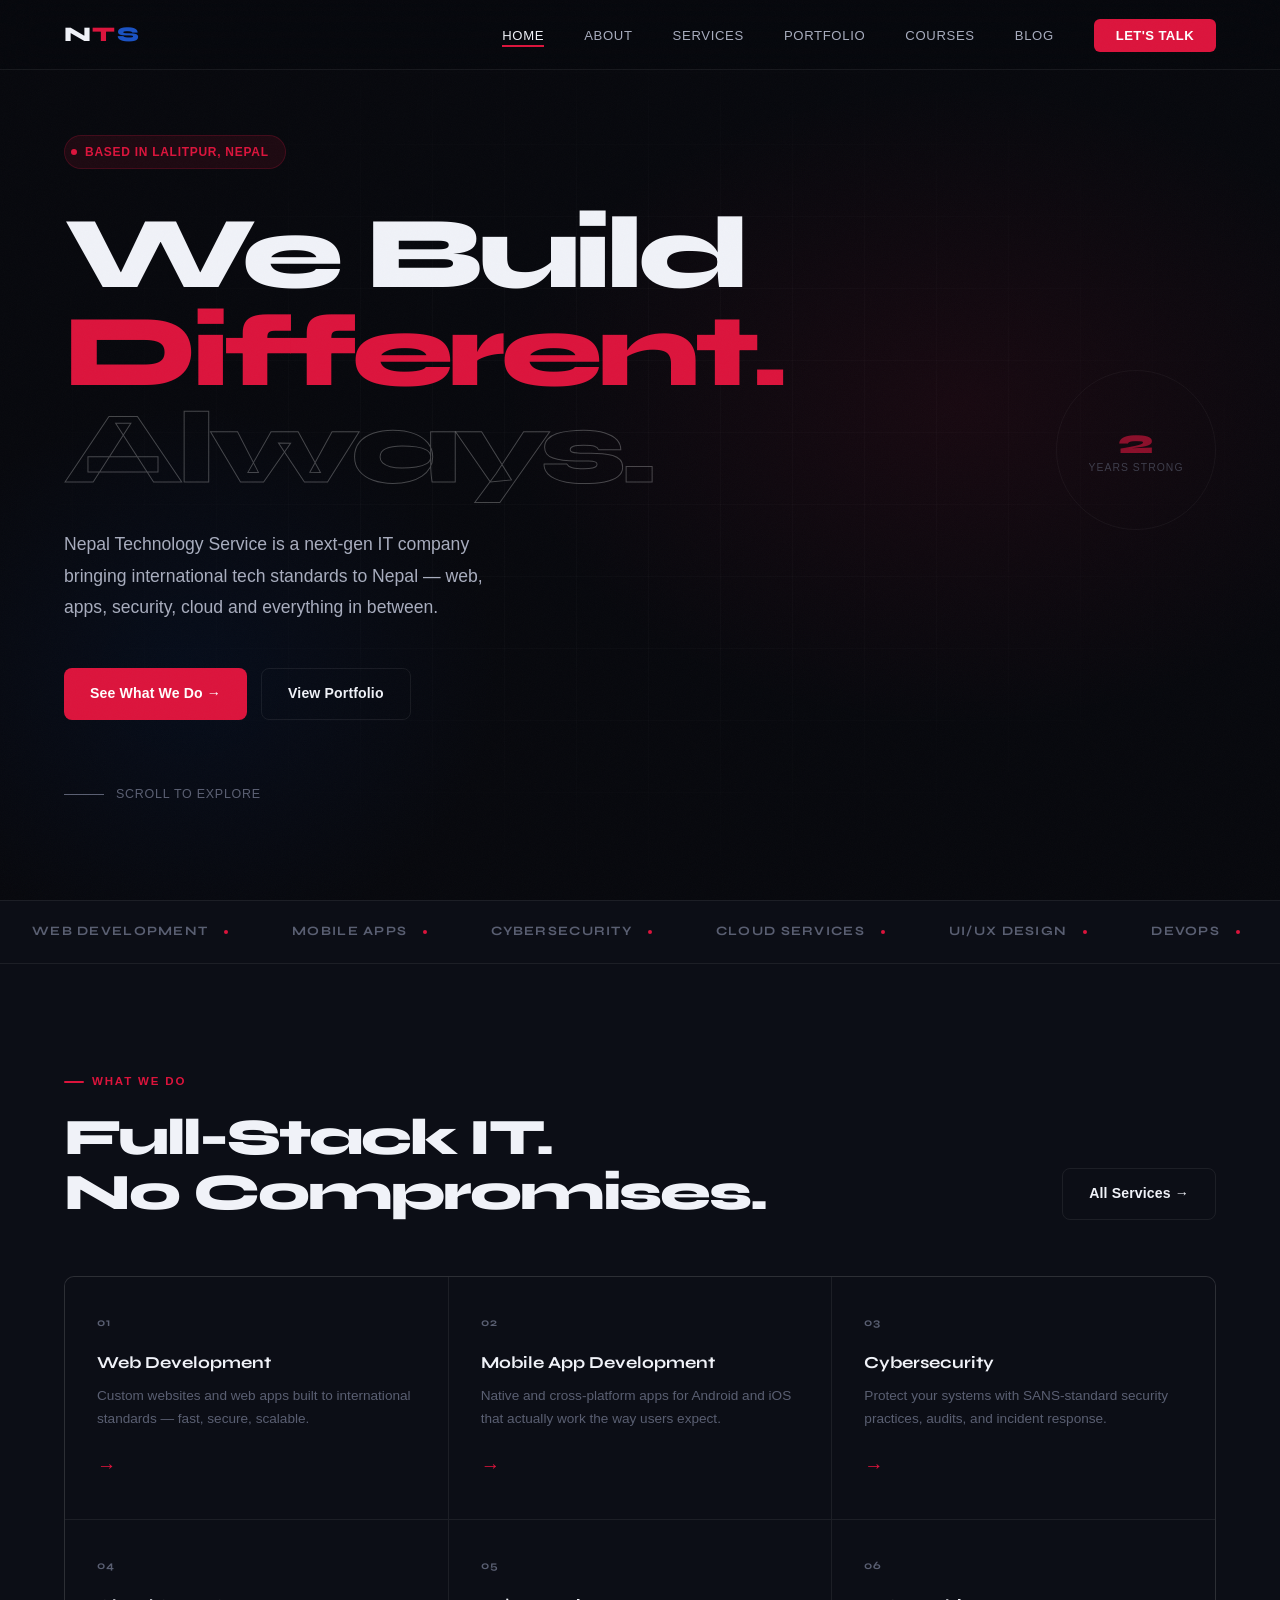
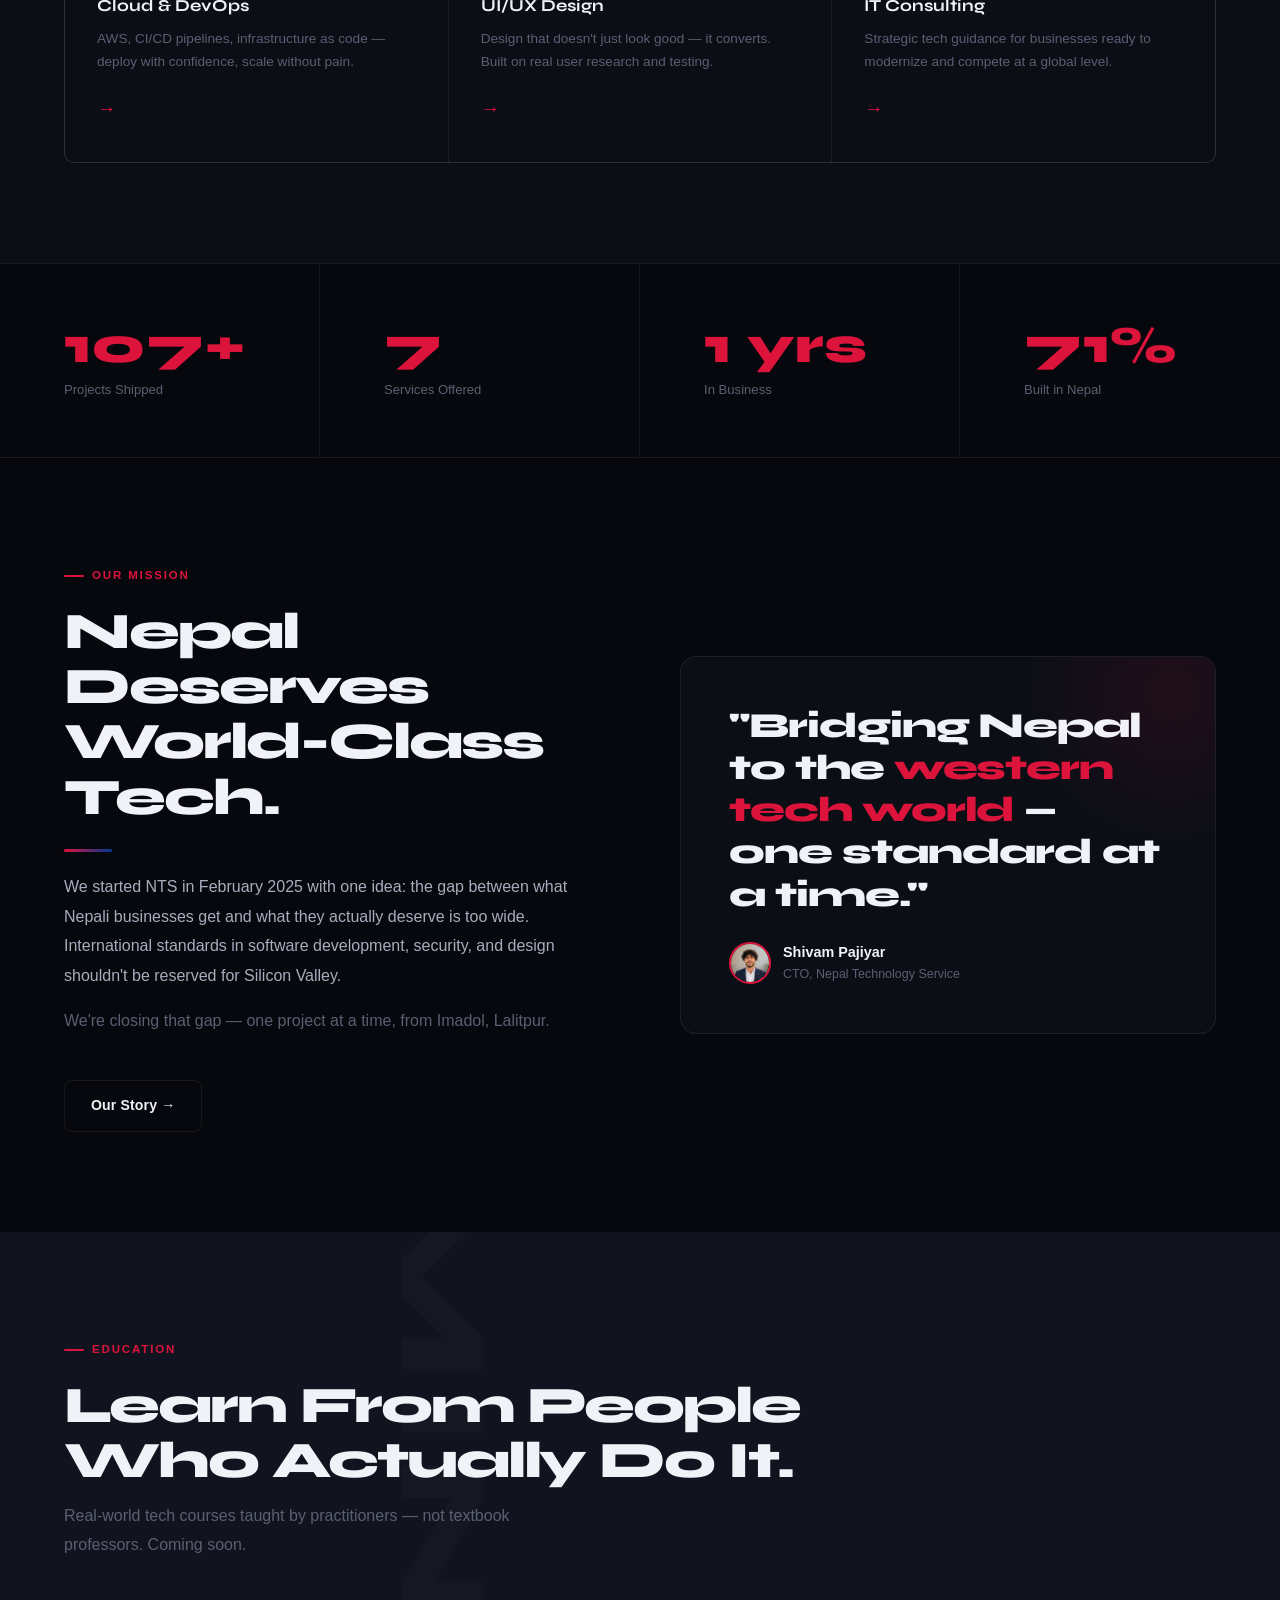
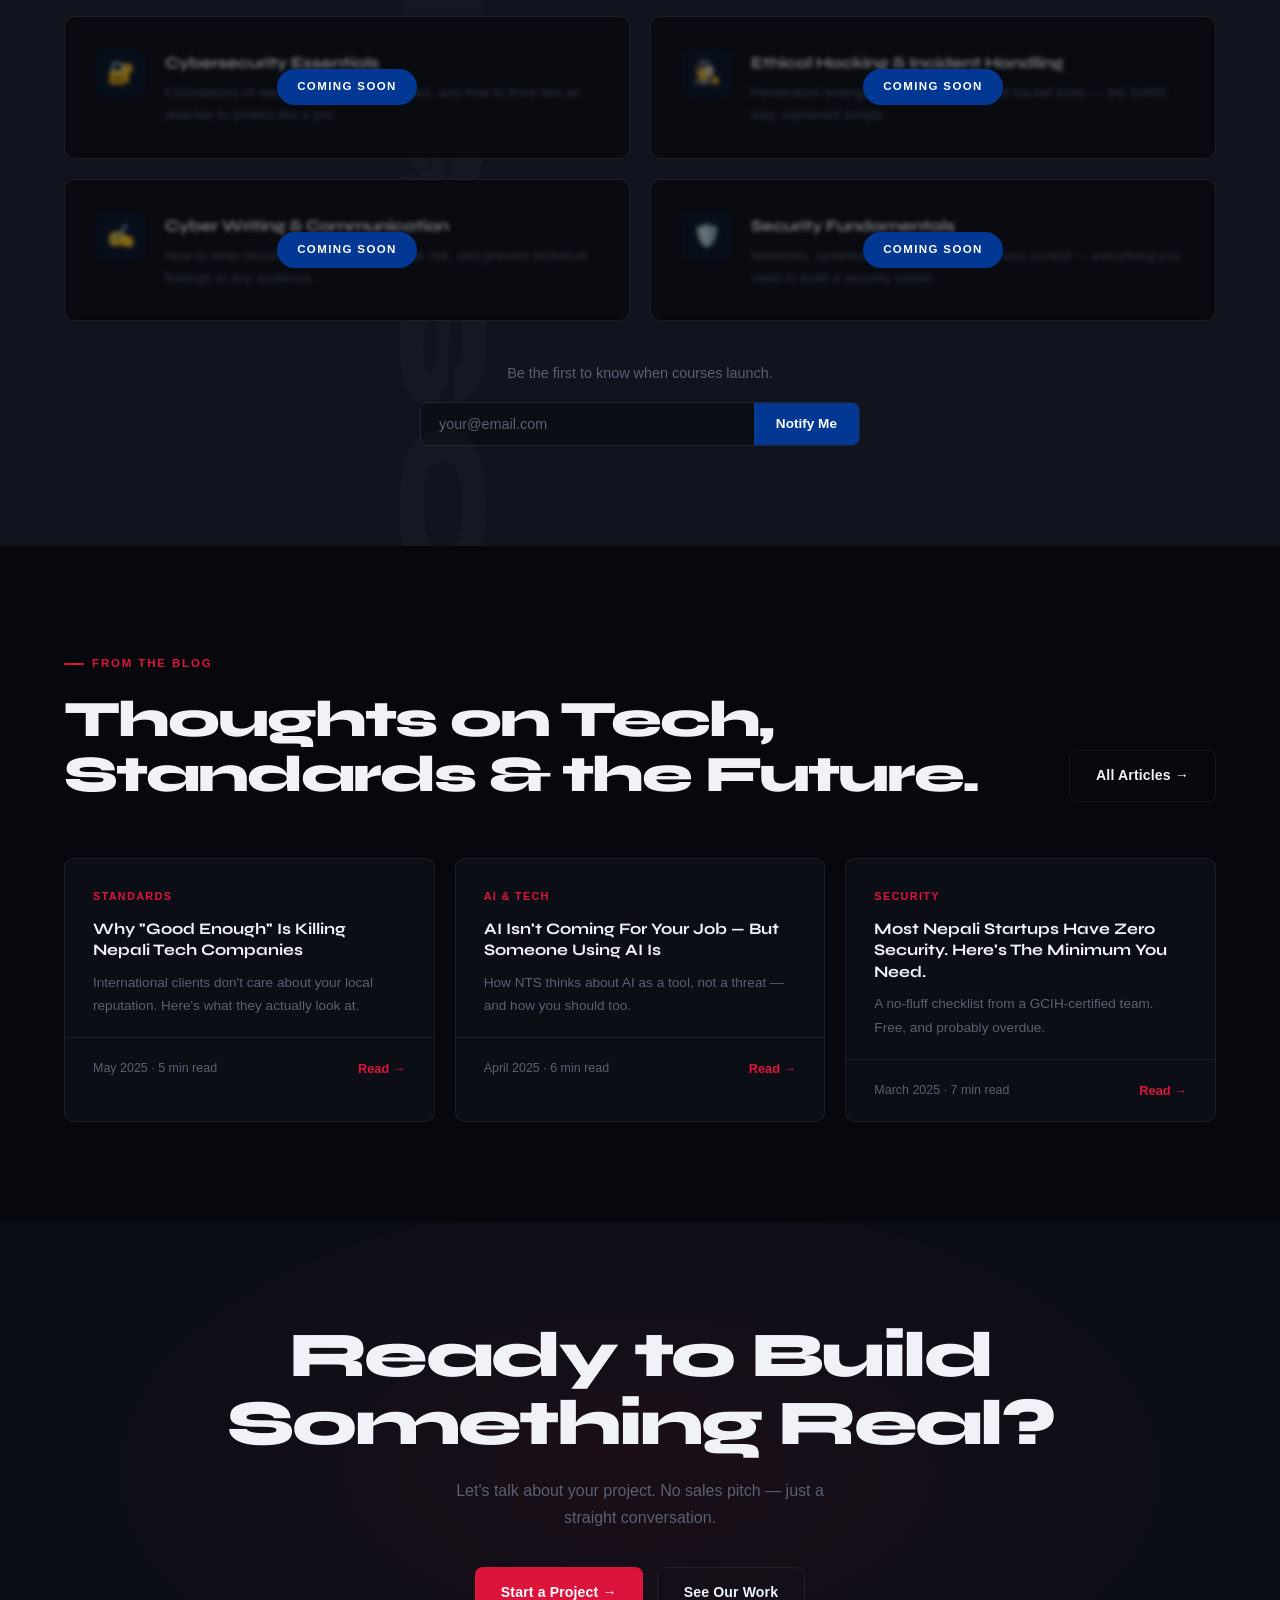
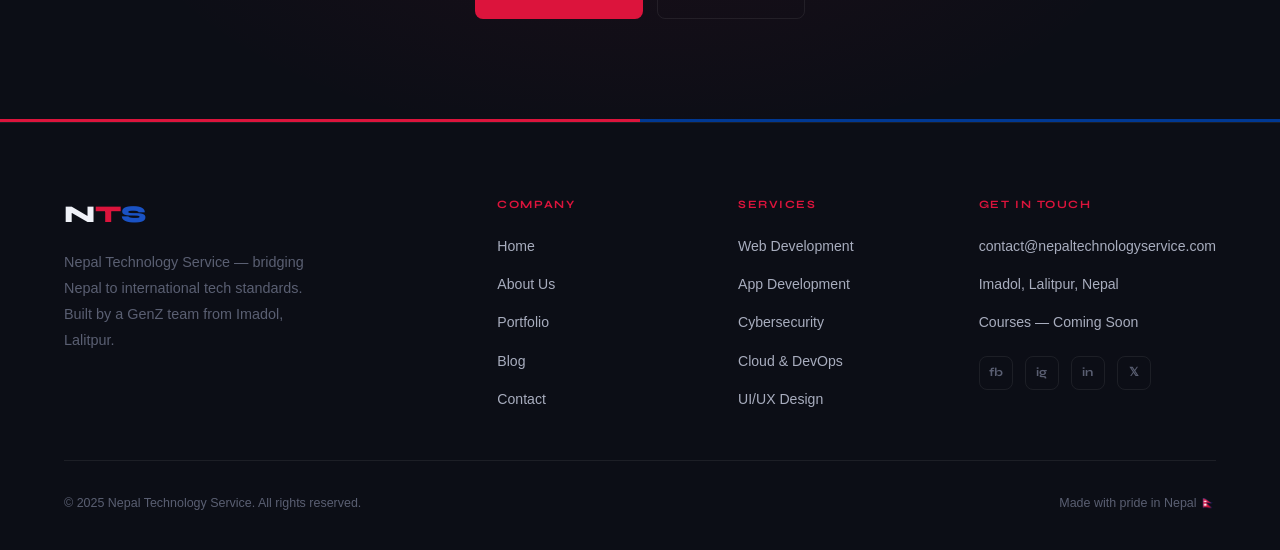
==== index.html @ f68f52cd "Initial commit: nepaltechnologyservice.com static site" ====
<!DOCTYPE html>
<html lang="en">
<head>
  <meta charset="UTF-8" />
  <meta name="viewport" content="width=device-width, initial-scale=1.0" />
  <title>Nepal Technology Service — Built Different</title>
  <meta name="description" content="Nepal Technology Service is a GenZ tech company from Lalitpur bridging Nepal to international standards in web, app, and software development." />
  <link rel="stylesheet" href="css/style.css" />
  <style>
    /* HERO */
    .hero {
      min-height: 100vh;
      display: flex; align-items: center;
      padding: 120px 5vw 80px;
      position: relative; overflow: hidden;
    }
    .hero-glow {
      position: absolute; inset: 0; pointer-events: none;
      background:
        radial-gradient(ellipse 55% 55% at 75% 45%, rgba(220,20,60,0.08) 0%, transparent 65%),
        radial-gradient(ellipse 40% 50% at 15% 75%, rgba(0,56,147,0.1) 0%, transparent 60%);
    }
    .hero-grid {
      position: absolute; inset: 0; pointer-events: none;
      background-image:
        linear-gradient(rgba(255,255,255,0.02) 1px, transparent 1px),
        linear-gradient(90deg, rgba(255,255,255,0.02) 1px, transparent 1px);
      background-size: 72px 72px;
      mask-image: radial-gradient(ellipse at center, black 30%, transparent 80%);
    }
    .hero-content { position: relative; z-index: 1; max-width: 820px; }
    .hero-pill {
      display: inline-flex; align-items: center; gap: 8px;
      background: rgba(220,20,60,0.1); border: 1px solid rgba(220,20,60,0.2);
      border-radius: 100px; padding: 6px 16px 6px 6px;
      margin-bottom: 36px;
    }
    .hero-pill-dot {
      width: 6px; height: 6px; border-radius: 50%; background: var(--red);
      animation: pulse 2s infinite;
    }
    @keyframes pulse {
      0%, 100% { opacity: 1; transform: scale(1); }
      50% { opacity: 0.4; transform: scale(0.7); }
    }
    .hero-pill span { font-size: 0.75rem; color: var(--red); font-weight: 600; letter-spacing: 0.06em; text-transform: uppercase; }
    .hero h1 {
      font-family: var(--font-head);
      font-size: clamp(3.2rem, 8vw, 7.5rem);
      font-weight: 800; line-height: 0.95;
      letter-spacing: -0.05em;
      margin-bottom: 32px;
    }
    .hero h1 .line2 { color: var(--red); display: block; }
    .hero h1 .line3 {
      display: block;
      -webkit-text-stroke: 1px rgba(255,255,255,0.25);
      color: transparent;
    }
    .hero-sub {
      font-size: 1.1rem; color: var(--light);
      max-width: 460px; line-height: 1.8; margin-bottom: 44px;
    }
    .hero-btns { display: flex; gap: 14px; flex-wrap: wrap; margin-bottom: 64px; }
    .hero-scroll {
      display: flex; align-items: center; gap: 12px;
      font-size: 0.78rem; color: var(--muted); letter-spacing: 0.06em; text-transform: uppercase;
    }
    .hero-scroll-line { width: 40px; height: 1px; background: var(--muted); }
    /* Floating badge */
    .hero-badge {
      position: absolute; right: 5vw; top: 50%;
      transform: translateY(-50%);
      width: 160px; height: 160px;
      border: 1px solid var(--border); border-radius: 50%;
      display: flex; flex-direction: column; align-items: center; justify-content: center;
      gap: 4px; animation: spin-slow 20s linear infinite;
      opacity: 0.6;
    }
    .hero-badge-inner { text-align: center; animation: spin-slow 20s linear infinite reverse; }
    .hero-badge-num {
      font-family: var(--font-head); font-size: 2.2rem; font-weight: 800;
      line-height: 1; color: var(--red);
    }
    .hero-badge-label { font-size: 0.65rem; color: var(--muted); text-transform: uppercase; letter-spacing: 0.1em; }
    @keyframes spin-slow { from { transform: rotate(0deg); } to { transform: rotate(360deg); } }

    /* MARQUEE */
    .marquee-section {
      border-top: 1px solid var(--border);
      border-bottom: 1px solid var(--border);
      padding: 20px 0; overflow: hidden; background: var(--surface);
    }
    .marquee-track {
      display: flex; gap: 0;
      animation: marquee 25s linear infinite;
      white-space: nowrap;
    }
    .marquee-item {
      display: inline-flex; align-items: center; gap: 16px;
      padding: 0 32px;
      font-family: var(--font-head); font-size: 0.8rem;
      font-weight: 700; letter-spacing: 0.1em; text-transform: uppercase;
      color: var(--muted);
    }
    .marquee-item .dot { width: 4px; height: 4px; border-radius: 50%; background: var(--red); }
    @keyframes marquee { from { transform: translateX(0); } to { transform: translateX(-50%); } }

    /* SERVICES */
    .services-section { background: var(--surface); }
    .services-header {
      display: flex; justify-content: space-between; align-items: flex-end;
      margin-bottom: 56px; flex-wrap: wrap; gap: 20px;
    }
    .services-grid {
      display: grid;
      grid-template-columns: repeat(3, 1fr);
      gap: 1px; background: var(--border);
      border: 1px solid var(--border); border-radius: var(--radius); overflow: hidden;
    }
    .service-cell {
      background: var(--surface); padding: 36px 32px;
      transition: background 0.3s;
      position: relative; overflow: hidden;
    }
    .service-cell::before {
      content: '';
      position: absolute; top: 0; left: 0; right: 0; height: 2px;
      background: linear-gradient(90deg, var(--red), var(--blue));
      transform: scaleX(0); transform-origin: left;
      transition: transform 0.4s;
    }
    .service-cell:hover { background: var(--surface2); }
    .service-cell:hover::before { transform: scaleX(1); }
    .service-cell-num {
      font-family: var(--font-head); font-size: 0.7rem; font-weight: 700;
      color: var(--muted); letter-spacing: 0.1em; margin-bottom: 20px;
    }
    .service-cell h3 {
      font-family: var(--font-head); font-size: 1.05rem; font-weight: 700;
      margin-bottom: 10px; line-height: 1.3;
    }
    .service-cell p { font-size: 0.85rem; color: var(--muted); line-height: 1.7; }
    .service-cell-arrow {
      margin-top: 20px; font-size: 1.2rem; color: var(--red);
      transform: translateX(0); transition: transform 0.2s; display: inline-block;
    }
    .service-cell:hover .service-cell-arrow { transform: translateX(6px); }

    /* STATS */
    .stats-section {
      display: grid; grid-template-columns: repeat(4, 1fr);
      border-top: 1px solid var(--border); border-bottom: 1px solid var(--border);
    }
    .stat-block {
      padding: 56px 5vw;
      border-right: 1px solid var(--border);
      position: relative; overflow: hidden;
    }
    .stat-block:last-child { border-right: none; }
    .stat-block::before {
      content: '';
      position: absolute; bottom: 0; left: 0; right: 0; height: 2px;
      background: linear-gradient(90deg, var(--red), var(--blue));
      transform: scaleX(0); transform-origin: left;
      transition: transform 0.4s;
    }
    .stat-block:hover::before { transform: scaleX(1); }
    .stat-num {
      font-family: var(--font-head); font-size: clamp(2.5rem, 4vw, 3.5rem);
      font-weight: 800; line-height: 1; margin-bottom: 8px;
      color: var(--white);
    }
    .stat-num span { color: var(--red); }
    .stat-label { font-size: 0.82rem; color: var(--muted); }

    /* MISSION */
    .mission-section {
      display: grid; grid-template-columns: 1fr 1fr; gap: 80px; align-items: center;
    }
    .mission-text .section-title { margin-bottom: 24px; }
    .mission-text p { color: var(--light); margin-bottom: 16px; font-size: 1rem; line-height: 1.85; }
    .mission-text p:last-of-type { color: var(--muted); }
    .mission-visual {
      background: var(--surface);
      border: 1px solid var(--border);
      border-radius: 16px; padding: 48px;
      position: relative; overflow: hidden;
    }
    .mission-visual::before {
      content: '';
      position: absolute; top: -30%; right: -20%;
      width: 300px; height: 300px; border-radius: 50%;
      background: radial-gradient(circle, rgba(220,20,60,0.1) 0%, transparent 70%);
    }
    .mission-quote {
      font-family: var(--font-head); font-size: clamp(1.6rem, 3vw, 2.2rem);
      font-weight: 800; line-height: 1.2; letter-spacing: -0.03em;
      position: relative; z-index: 1;
    }
    .mission-quote em { font-style: normal; color: var(--red); }
    .mission-quote-attr {
      margin-top: 24px; display: flex; align-items: center; gap: 12px;
      position: relative; z-index: 1;
    }
    .mission-quote-attr img {
      width: 42px; height: 42px; border-radius: 50%; object-fit: cover;
      border: 2px solid var(--red);
    }
    .mission-quote-attr-name { font-weight: 700; font-size: 0.9rem; }
    .mission-quote-attr-role { font-size: 0.78rem; color: var(--muted); }

    /* COURSES TEASER */
    .courses-section { background: var(--surface2); position: relative; overflow: hidden; }
    .courses-section::before {
      content: 'COMING SOON';
      position: absolute; right: -40px; top: 50%; transform: translateY(-50%) rotate(90deg);
      font-family: var(--font-head); font-size: 8rem; font-weight: 800;
      color: rgba(255,255,255,0.02); letter-spacing: 0.1em; white-space: nowrap;
      pointer-events: none;
    }
    .courses-header { margin-bottom: 56px; }
    .courses-grid {
      display: grid; grid-template-columns: repeat(2, 1fr); gap: 20px;
    }
    .course-card {
      background: var(--surface);
      border: 1px solid var(--border);
      border-radius: var(--radius); padding: 32px;
      display: flex; align-items: flex-start; gap: 20px;
      position: relative; overflow: hidden;
      transition: border-color 0.3s;
    }
    .course-card:hover { border-color: rgba(0,56,147,0.4); }
    .course-blur {
      position: absolute; inset: 0;
      backdrop-filter: blur(2px);
      background: rgba(7,8,13,0.5);
      display: flex; align-items: center; justify-content: center;
      border-radius: var(--radius);
    }
    .course-coming-badge {
      background: var(--blue);
      color: #fff; font-size: 0.72rem; font-weight: 700;
      letter-spacing: 0.12em; text-transform: uppercase;
      padding: 8px 20px; border-radius: 100px;
    }
    .course-icon {
      width: 48px; height: 48px; border-radius: 10px;
      background: var(--blue-muted); border: 1px solid rgba(0,56,147,0.2);
      display: flex; align-items: center; justify-content: center;
      font-size: 1.4rem; flex-shrink: 0;
    }
    .course-info h3 { font-family: var(--font-head); font-size: 1rem; font-weight: 700; margin-bottom: 6px; }
    .course-info p { font-size: 0.85rem; color: var(--muted); line-height: 1.6; }
    .courses-notify {
      margin-top: 40px; text-align: center;
    }
    .notify-form {
      display: flex; gap: 0; max-width: 440px; margin: 16px auto 0;
      border: 1px solid var(--border); border-radius: 8px; overflow: hidden;
    }
    .notify-form input {
      flex: 1; background: var(--surface); border: none; outline: none;
      padding: 13px 18px; color: var(--white); font-family: var(--font-body); font-size: 0.9rem;
    }
    .notify-form input::placeholder { color: var(--muted); }
    .notify-form button {
      background: var(--blue); color: #fff; border: none;
      padding: 13px 22px; font-weight: 700; font-size: 0.85rem;
      cursor: pointer; font-family: var(--font-body); transition: background 0.2s;
    }
    .notify-form button:hover { background: var(--blue-light); }

    /* BLOG PREVIEW */
    .blog-grid {
      display: grid; grid-template-columns: repeat(3, 1fr); gap: 20px; margin-top: 56px;
    }
    .blog-card {
      background: var(--surface); border: 1px solid var(--border);
      border-radius: var(--radius); overflow: hidden; transition: border-color 0.3s, transform 0.3s;
    }
    .blog-card:hover { border-color: rgba(220,20,60,0.3); transform: translateY(-4px); }
    .blog-card-top {
      padding: 28px 28px 0;
    }
    .blog-tag {
      font-size: 0.68rem; font-weight: 700; letter-spacing: 0.12em; text-transform: uppercase;
      color: var(--red); margin-bottom: 12px; display: block;
    }
    .blog-card h3 {
      font-family: var(--font-head); font-size: 1rem; font-weight: 700;
      line-height: 1.35; margin-bottom: 10px;
    }
    .blog-card p { font-size: 0.85rem; color: var(--muted); line-height: 1.7; }
    .blog-card-foot {
      padding: 20px 28px; margin-top: 20px;
      border-top: 1px solid var(--border);
      display: flex; justify-content: space-between; align-items: center;
    }
    .blog-card-foot span { font-size: 0.78rem; color: var(--muted); }
    .blog-card-foot a { font-size: 0.8rem; color: var(--red); font-weight: 600; }

    /* CTA */
    .cta-section {
      padding: 100px 5vw;
      background: var(--surface);
      text-align: center;
      position: relative; overflow: hidden;
    }
    .cta-section::before {
      content: '';
      position: absolute; inset: 0;
      background: radial-gradient(ellipse 60% 80% at 50% 50%, rgba(220,20,60,0.07) 0%, transparent 70%);
      pointer-events: none;
    }
    .cta-section h2 {
      font-family: var(--font-head);
      font-size: clamp(2.2rem, 5vw, 4rem);
      font-weight: 800; line-height: 1.05; letter-spacing: -0.04em;
      margin-bottom: 20px; position: relative; z-index: 1;
    }
    .cta-section p { color: var(--muted); max-width: 420px; margin: 0 auto 36px; position: relative; z-index: 1; }
    .cta-btns { display: flex; gap: 14px; justify-content: center; position: relative; z-index: 1; }

    @media (max-width: 900px) {
      .services-grid { grid-template-columns: 1fr 1fr; }
      .stats-section { grid-template-columns: 1fr 1fr; }
      .stat-block { border-right: none; border-bottom: 1px solid var(--border); }
      .mission-section { grid-template-columns: 1fr; gap: 40px; }
      .courses-grid { grid-template-columns: 1fr; }
      .blog-grid { grid-template-columns: 1fr; }
      .hero-badge { display: none; }
    }
    @media (max-width: 560px) {
      .services-grid { grid-template-columns: 1fr; }
      .stats-section { grid-template-columns: 1fr; }
    }
  </style>
</head>
<body>
<div id="nav-ph"></div>

<!-- HERO -->
<section class="hero">
  <div class="hero-glow"></div>
  <div class="hero-grid"></div>
  <div class="hero-content">
    <div class="hero-pill">
      <div class="hero-pill-dot"></div>
      <span>Based in Lalitpur, Nepal</span>
    </div>
    <h1 class="fade-up">
      We Build
      <span class="line2">Different.</span>
      <span class="line3">Always.</span>
    </h1>
    <p class="hero-sub fade-up" data-delay="0.1s">
      Nepal Technology Service is a next-gen IT company bringing international tech standards to Nepal — web, apps, security, cloud and everything in between.
    </p>
    <div class="hero-btns fade-up" data-delay="0.2s">
      <a href="services.html" class="btn btn-primary">See What We Do →</a>
      <a href="portfolio.html" class="btn btn-outline">View Portfolio</a>
    </div>
    <div class="hero-scroll fade-up" data-delay="0.3s">
      <div class="hero-scroll-line"></div>
      <span>Scroll to explore</span>
    </div>
  </div>
  <div class="hero-badge">
    <div class="hero-badge-inner">
      <div class="hero-badge-num">2</div>
      <div class="hero-badge-label">Years Strong</div>
    </div>
  </div>
</section>

<!-- MARQUEE -->
<div class="marquee-section">
  <div class="marquee-track">
    <!-- duplicated for seamless loop -->
    <span class="marquee-item">Web Development <span class="dot"></span></span>
    <span class="marquee-item">Mobile Apps <span class="dot"></span></span>
    <span class="marquee-item">Cybersecurity <span class="dot"></span></span>
    <span class="marquee-item">Cloud Services <span class="dot"></span></span>
    <span class="marquee-item">UI/UX Design <span class="dot"></span></span>
    <span class="marquee-item">DevOps <span class="dot"></span></span>
    <span class="marquee-item">Digital Marketing <span class="dot"></span></span>
    <span class="marquee-item">API Development <span class="dot"></span></span>
    <span class="marquee-item">IT Consulting <span class="dot"></span></span>
    <span class="marquee-item">Web Development <span class="dot"></span></span>
    <span class="marquee-item">Mobile Apps <span class="dot"></span></span>
    <span class="marquee-item">Cybersecurity <span class="dot"></span></span>
    <span class="marquee-item">Cloud Services <span class="dot"></span></span>
    <span class="marquee-item">UI/UX Design <span class="dot"></span></span>
    <span class="marquee-item">DevOps <span class="dot"></span></span>
    <span class="marquee-item">Digital Marketing <span class="dot"></span></span>
    <span class="marquee-item">API Development <span class="dot"></span></span>
    <span class="marquee-item">IT Consulting <span class="dot"></span></span>
  </div>
</div>

<!-- SERVICES -->
<section class="section services-section">
  <div class="services-header">
    <div>
      <div class="section-tag">What We Do</div>
      <h2 class="section-title">Full-Stack IT.<br>No Compromises.</h2>
    </div>
    <a href="services.html" class="btn btn-outline">All Services →</a>
  </div>
  <div class="services-grid">
    <div class="service-cell fade-up">
      <div class="service-cell-num">01</div>
      <h3>Web Development</h3>
      <p>Custom websites and web apps built to international standards — fast, secure, scalable.</p>
      <div class="service-cell-arrow">→</div>
    </div>
    <div class="service-cell fade-up" data-delay="0.05s">
      <div class="service-cell-num">02</div>
      <h3>Mobile App Development</h3>
      <p>Native and cross-platform apps for Android and iOS that actually work the way users expect.</p>
      <div class="service-cell-arrow">→</div>
    </div>
    <div class="service-cell fade-up" data-delay="0.1s">
      <div class="service-cell-num">03</div>
      <h3>Cybersecurity</h3>
      <p>Protect your systems with SANS-standard security practices, audits, and incident response.</p>
      <div class="service-cell-arrow">→</div>
    </div>
    <div class="service-cell fade-up" data-delay="0.15s">
      <div class="service-cell-num">04</div>
      <h3>Cloud & DevOps</h3>
      <p>AWS, CI/CD pipelines, infrastructure as code — deploy with confidence, scale without pain.</p>
      <div class="service-cell-arrow">→</div>
    </div>
    <div class="service-cell fade-up" data-delay="0.2s">
      <div class="service-cell-num">05</div>
      <h3>UI/UX Design</h3>
      <p>Design that doesn't just look good — it converts. Built on real user research and testing.</p>
      <div class="service-cell-arrow">→</div>
    </div>
    <div class="service-cell fade-up" data-delay="0.25s">
      <div class="service-cell-num">06</div>
      <h3>IT Consulting</h3>
      <p>Strategic tech guidance for businesses ready to modernize and compete at a global level.</p>
      <div class="service-cell-arrow">→</div>
    </div>
  </div>
</section>

<!-- STATS -->
<div class="stats-section">
  <div class="stat-block fade-up">
    <div class="stat-num"><span data-count="150" data-suffix="+">0+</span></div>
    <div class="stat-label">Projects Shipped</div>
  </div>
  <div class="stat-block fade-up" data-delay="0.08s">
    <div class="stat-num"><span data-count="11" data-suffix="">0</span></div>
    <div class="stat-label">Services Offered</div>
  </div>
  <div class="stat-block fade-up" data-delay="0.16s">
    <div class="stat-num"><span data-count="2" data-suffix=" yrs">0</span></div>
    <div class="stat-label">In Business</div>
  </div>
  <div class="stat-block fade-up" data-delay="0.24s">
    <div class="stat-num"><span data-count="100" data-suffix="%">0%</span></div>
    <div class="stat-label">Built in Nepal</div>
  </div>
</div>

<!-- MISSION -->
<section class="section">
  <div class="mission-section">
    <div class="mission-text fade-up">
      <div class="section-tag">Our Mission</div>
      <h2 class="section-title">Nepal Deserves World-Class Tech.</h2>
      <div class="flag-divider"></div>
      <p>We started NTS in February 2025 with one idea: the gap between what Nepali businesses get and what they actually deserve is too wide. International standards in software development, security, and design shouldn't be reserved for Silicon Valley.</p>
      <p>We're closing that gap — one project at a time, from Imadol, Lalitpur.</p>
      <a href="about.html" class="btn btn-outline" style="margin-top:28px;">Our Story →</a>
    </div>
    <div class="mission-visual fade-up" data-delay="0.15s">
      <div class="mission-quote">
        "Bridging Nepal to the <em>western tech world</em> — one standard at a time."
      </div>
      <div class="mission-quote-attr">
        <img src="images/shivam.jpg" alt="Shivam Pajiyar" />
        <div>
          <div class="mission-quote-attr-name">Shivam Pajiyar</div>
          <div class="mission-quote-attr-role">CTO, Nepal Technology Service</div>
        </div>
      </div>
    </div>
  </div>
</section>

<!-- COURSES TEASER -->
<section class="section courses-section">
  <div class="courses-header">
    <div class="section-tag">Education</div>
    <h2 class="section-title">Learn From People<br>Who Actually Do It.</h2>
    <p class="section-sub">Real-world tech courses taught by practitioners — not textbook professors. Coming soon.</p>
  </div>
  <div class="courses-grid">
    <div class="course-card fade-up">
      <div class="course-icon">🔐</div>
      <div class="course-info">
        <h3>Cybersecurity Essentials</h3>
        <p>Foundations of security — threats, defenses, and how to think like an attacker to protect like a pro.</p>
      </div>
      <div class="course-blur"><div class="course-coming-badge">Coming Soon</div></div>
    </div>
    <div class="course-card fade-up" data-delay="0.08s">
      <div class="course-icon">🕵️</div>
      <div class="course-info">
        <h3>Ethical Hacking & Incident Handling</h3>
        <p>Penetration testing, incident response, and hacker tools — the SANS way, explained simply.</p>
      </div>
      <div class="course-blur"><div class="course-coming-badge">Coming Soon</div></div>
    </div>
    <div class="course-card fade-up" data-delay="0.16s">
      <div class="course-icon">✍️</div>
      <div class="course-info">
        <h3>Cyber Writing & Communication</h3>
        <p>How to write security reports, communicate risk, and present technical findings to any audience.</p>
      </div>
      <div class="course-blur"><div class="course-coming-badge">Coming Soon</div></div>
    </div>
    <div class="course-card fade-up" data-delay="0.24s">
      <div class="course-icon">🛡️</div>
      <div class="course-info">
        <h3>Security Fundamentals</h3>
        <p>Networks, systems, cryptography, and access control — everything you need to build a security career.</p>
      </div>
      <div class="course-blur"><div class="course-coming-badge">Coming Soon</div></div>
    </div>
  </div>
  <div class="courses-notify fade-up">
    <p style="color:var(--muted);font-size:0.9rem;">Be the first to know when courses launch.</p>
    <div class="notify-form">
      <input type="email" placeholder="your@email.com" />
      <button type="button">Notify Me</button>
    </div>
  </div>
</section>

<!-- BLOG PREVIEW -->
<section class="section">
  <div style="display:flex;justify-content:space-between;align-items:flex-end;flex-wrap:wrap;gap:20px;margin-bottom:0;">
    <div>
      <div class="section-tag">From The Blog</div>
      <h2 class="section-title">Thoughts on Tech,<br>Standards & the Future.</h2>
    </div>
    <a href="blog.html" class="btn btn-outline">All Articles →</a>
  </div>
  <div class="blog-grid">
    <div class="blog-card fade-up">
      <div class="blog-card-top">
        <span class="blog-tag">Standards</span>
        <h3>Why "Good Enough" Is Killing Nepali Tech Companies</h3>
        <p>International clients don't care about your local reputation. Here's what they actually look at.</p>
      </div>
      <div class="blog-card-foot">
        <span>May 2025 · 5 min read</span>
        <a href="blog.html">Read →</a>
      </div>
    </div>
    <div class="blog-card fade-up" data-delay="0.08s">
      <div class="blog-card-top">
        <span class="blog-tag">AI & Tech</span>
        <h3>AI Isn't Coming For Your Job — But Someone Using AI Is</h3>
        <p>How NTS thinks about AI as a tool, not a threat — and how you should too.</p>
      </div>
      <div class="blog-card-foot">
        <span>April 2025 · 6 min read</span>
        <a href="blog.html">Read →</a>
      </div>
    </div>
    <div class="blog-card fade-up" data-delay="0.16s">
      <div class="blog-card-top">
        <span class="blog-tag">Security</span>
        <h3>Most Nepali Startups Have Zero Security. Here's The Minimum You Need.</h3>
        <p>A no-fluff checklist from a GCIH-certified team. Free, and probably overdue.</p>
      </div>
      <div class="blog-card-foot">
        <span>March 2025 · 7 min read</span>
        <a href="blog.html">Read →</a>
      </div>
    </div>
  </div>
</section>

<!-- CTA -->
<section class="cta-section">
  <h2>Ready to Build<br>Something Real?</h2>
  <p>Let's talk about your project. No sales pitch — just a straight conversation.</p>
  <div class="cta-btns">
    <a href="contact.html" class="btn btn-primary">Start a Project →</a>
    <a href="portfolio.html" class="btn btn-outline">See Our Work</a>
  </div>
</section>

<div id="footer-ph"></div>
<script src="js/layout.js"></script>
</body>
</html>
---- css/style.css ----
@import url('https://fonts.googleapis.com/css2?family=Syne:wght@400;600;700;800&family=Cabinet+Grotesk:wght@300;400;500;700;800&display=swap');

/* ── TOKENS ─────────────────────────────────── */
:root {
  --red:        #DC143C;
  --red-dark:   #A50E2D;
  --red-muted:  rgba(220,20,60,0.12);
  --blue:       #003893;
  --blue-light: #1a52c4;
  --blue-muted: rgba(0,56,147,0.15);
  --black:      #07080D;
  --surface:    #0C0E16;
  --surface2:   #11141F;
  --border:     rgba(255,255,255,0.07);
  --muted:      #5A5F72;
  --light:      #A8ADBE;
  --white:      #F0F2F8;
  --font-head:  'Syne', sans-serif;
  --font-body:  'Cabinet Grotesk', sans-serif;
  --nav-h:      70px;
  --radius:     10px;
}

/* ── RESET ──────────────────────────────────── */
*, *::before, *::after { box-sizing: border-box; margin: 0; padding: 0; }
html { scroll-behavior: smooth; }
body {
  background: var(--black);
  color: var(--white);
  font-family: var(--font-body);
  font-size: 16px;
  line-height: 1.7;
  overflow-x: hidden;
  -webkit-font-smoothing: antialiased;
}
img { display: block; max-width: 100%; }
a { color: inherit; text-decoration: none; }
ul { list-style: none; }

/* ── NOISE OVERLAY ──────────────────────────── */
body::before {
  content: '';
  position: fixed; inset: 0; z-index: 9999;
  pointer-events: none;
  opacity: 0.025;
  background-image: url("data:image/svg+xml,%3Csvg viewBox='0 0 256 256' xmlns='http://www.w3.org/2000/svg'%3E%3Cfilter id='noise'%3E%3CfeTurbulence type='fractalNoise' baseFrequency='0.9' numOctaves='4' stitchTiles='stitch'/%3E%3C/filter%3E%3Crect width='100%25' height='100%25' filter='url(%23noise)'/%3E%3C/svg%3E");
  background-size: 200px 200px;
}

/* ── NAV ────────────────────────────────────── */
nav {
  position: fixed; top: 0; left: 0; right: 0; z-index: 1000;
  height: var(--nav-h);
  display: flex; align-items: center; justify-content: space-between;
  padding: 0 5vw;
  background: rgba(7,8,13,0.85);
  backdrop-filter: blur(20px);
  border-bottom: 1px solid var(--border);
  transition: background 0.3s;
}
.nav-logo {
  font-family: var(--font-head);
  font-weight: 800;
  font-size: 1.3rem;
  letter-spacing: -0.03em;
  display: flex; align-items: center; gap: 2px;
}
.nav-logo .logo-n { color: var(--white); }
.nav-logo .logo-t { color: var(--red); }
.nav-logo .logo-s { color: var(--blue-light); }
.nav-links {
  display: flex; align-items: center; gap: 2.5rem;
}
.nav-links a {
  font-size: 0.82rem;
  font-weight: 500;
  letter-spacing: 0.05em;
  text-transform: uppercase;
  color: var(--light);
  transition: color 0.2s;
  position: relative;
}
.nav-links a::after {
  content: '';
  position: absolute; bottom: -4px; left: 0; right: 0;
  height: 2px; background: var(--red);
  transform: scaleX(0); transform-origin: left;
  transition: transform 0.3s;
}
.nav-links a:hover, .nav-links a.active { color: var(--white); }
.nav-links a:hover::after, .nav-links a.active::after { transform: scaleX(1); }
.nav-cta {
  background: var(--red) !important;
  color: #fff !important;
  padding: 9px 22px !important;
  border-radius: 6px;
  font-weight: 700 !important;
  letter-spacing: 0.03em !important;
}
.nav-cta::after { display: none !important; }
.nav-cta:hover { background: var(--red-dark) !important; }
.hamburger {
  display: none; flex-direction: column;
  gap: 5px; cursor: pointer; padding: 4px;
}
.hamburger span { width: 22px; height: 2px; background: var(--white); border-radius: 2px; transition: 0.3s; }

/* ── FOOTER ─────────────────────────────────── */
footer {
  background: var(--surface);
  border-top: 1px solid var(--border);
  padding: 72px 5vw 36px;
}
.footer-top {
  display: grid;
  grid-template-columns: 2fr 1fr 1fr 1.2fr;
  gap: 48px;
  padding-bottom: 48px;
  border-bottom: 1px solid var(--border);
  margin-bottom: 32px;
}
.footer-brand-name {
  font-family: var(--font-head);
  font-size: 1.5rem; font-weight: 800;
  margin-bottom: 14px;
}
.footer-brand p {
  color: var(--muted); font-size: 0.9rem; max-width: 260px; line-height: 1.8;
}
.footer-col h4 {
  font-family: var(--font-head);
  font-size: 0.7rem; letter-spacing: 0.14em;
  text-transform: uppercase; color: var(--red);
  margin-bottom: 18px; font-weight: 700;
}
.footer-col li + li { margin-top: 11px; }
.footer-col a { color: var(--light); font-size: 0.88rem; transition: color 0.2s; }
.footer-col a:hover { color: var(--white); }
.footer-bottom {
  display: flex; justify-content: space-between; align-items: center;
  font-size: 0.78rem; color: var(--muted);
}
.footer-socials { display: flex; gap: 12px; }
.footer-socials a {
  width: 34px; height: 34px; border: 1px solid var(--border);
  border-radius: 8px; display: flex; align-items: center; justify-content: center;
  color: var(--muted); font-size: 0.75rem; font-weight: 700;
  transition: all 0.2s; font-family: var(--font-head);
}
.footer-socials a:hover { border-color: var(--red); color: var(--red); background: var(--red-muted); }
.footer-flag-strip {
  height: 3px;
  background: linear-gradient(90deg, var(--red) 50%, var(--blue) 50%);
  margin-bottom: 0;
}

/* ── UTILITIES ──────────────────────────────── */
.section { padding: 100px 5vw; }
.section-tag {
  display: inline-flex; align-items: center; gap: 8px;
  font-size: 0.72rem; font-weight: 700; letter-spacing: 0.16em;
  text-transform: uppercase; color: var(--red);
  margin-bottom: 18px;
}
.section-tag::before {
  content: ''; width: 20px; height: 2px; background: var(--red); border-radius: 1px;
}
.section-title {
  font-family: var(--font-head);
  font-size: clamp(2rem, 4vw, 3.4rem);
  font-weight: 800; line-height: 1.08;
  letter-spacing: -0.04em;
}
.section-sub {
  color: var(--muted); font-size: 1rem;
  max-width: 520px; margin-top: 14px; line-height: 1.8;
}
.btn {
  display: inline-flex; align-items: center; gap: 8px;
  padding: 13px 26px; border-radius: 8px;
  font-weight: 700; font-size: 0.88rem;
  cursor: pointer; transition: all 0.2s;
  border: none; font-family: var(--font-body);
  letter-spacing: 0.01em;
}
.btn-primary { background: var(--red); color: #fff; }
.btn-primary:hover { background: var(--red-dark); transform: translateY(-2px); box-shadow: 0 8px 24px rgba(220,20,60,0.3); }
.btn-outline { background: transparent; border: 1px solid var(--border); color: var(--white); }
.btn-outline:hover { border-color: var(--red); color: var(--red); }
.btn-blue { background: var(--blue); color: #fff; }
.btn-blue:hover { background: var(--blue-light); transform: translateY(-2px); }

/* ── PAGE HERO (inner pages) ────────────────── */
.page-hero {
  padding: 150px 5vw 80px;
  position: relative; overflow: hidden;
  border-bottom: 1px solid var(--border);
}
.page-hero::after {
  content: '';
  position: absolute; top: 0; left: 0; right: 0; bottom: 0;
  background:
    radial-gradient(ellipse 50% 80% at 80% 50%, rgba(220,20,60,0.07) 0%, transparent 70%),
    radial-gradient(ellipse 40% 60% at 10% 80%, rgba(0,56,147,0.08) 0%, transparent 60%);
  pointer-events: none;
}
.page-hero .breadcrumb {
  font-size: 0.78rem; color: var(--muted); margin-bottom: 24px;
  display: flex; align-items: center; gap: 8px;
  position: relative; z-index: 1;
}
.page-hero .breadcrumb a { color: var(--red); }
.page-hero .breadcrumb span { color: var(--muted); }
.page-hero h1 {
  font-family: var(--font-head);
  font-size: clamp(2.8rem, 6vw, 5rem);
  font-weight: 800; line-height: 1.04; letter-spacing: -0.04em;
  position: relative; z-index: 1;
}
.page-hero p {
  color: var(--muted); font-size: 1.05rem;
  max-width: 500px; margin-top: 18px; line-height: 1.8;
  position: relative; z-index: 1;
}

/* ── CARDS ──────────────────────────────────── */
.card {
  background: var(--surface);
  border: 1px solid var(--border);
  border-radius: var(--radius); padding: 32px;
  transition: border-color 0.3s, transform 0.3s, box-shadow 0.3s;
}
.card:hover {
  border-color: rgba(220,20,60,0.3);
  transform: translateY(-4px);
  box-shadow: 0 20px 40px rgba(0,0,0,0.3);
}
.card-icon {
  width: 46px; height: 46px; border-radius: 10px;
  background: var(--red-muted); border: 1px solid rgba(220,20,60,0.2);
  display: flex; align-items: center; justify-content: center;
  font-size: 1.3rem; margin-bottom: 20px;
}
.card h3 {
  font-family: var(--font-head); font-size: 1.1rem;
  font-weight: 700; margin-bottom: 10px;
}
.card p { color: var(--muted); font-size: 0.88rem; line-height: 1.75; }

/* ── ANIMATIONS ─────────────────────────────── */
.fade-up {
  opacity: 0; transform: translateY(32px);
  transition: opacity 0.7s ease, transform 0.7s ease;
}
.fade-up.visible { opacity: 1; transform: none; }

/* ── DIVIDER ────────────────────────────────── */
.flag-divider {
  width: 48px; height: 3px; border-radius: 2px;
  background: linear-gradient(90deg, var(--red), var(--blue));
  margin: 20px 0;
}

/* ── MOBILE ─────────────────────────────────── */
@media (max-width: 900px) {
  .nav-links { display: none; }
  .hamburger { display: flex; }
  nav.open .nav-links {
    display: flex; flex-direction: column;
    position: fixed; top: var(--nav-h); left: 0; right: 0;
    background: var(--surface); padding: 28px 5vw;
    gap: 22px; border-bottom: 1px solid var(--border);
  }
  .footer-top { grid-template-columns: 1fr 1fr; gap: 32px; }
  .footer-bottom { flex-direction: column; gap: 16px; text-align: center; }
}
@media (max-width: 560px) {
  .footer-top { grid-template-columns: 1fr; }
}
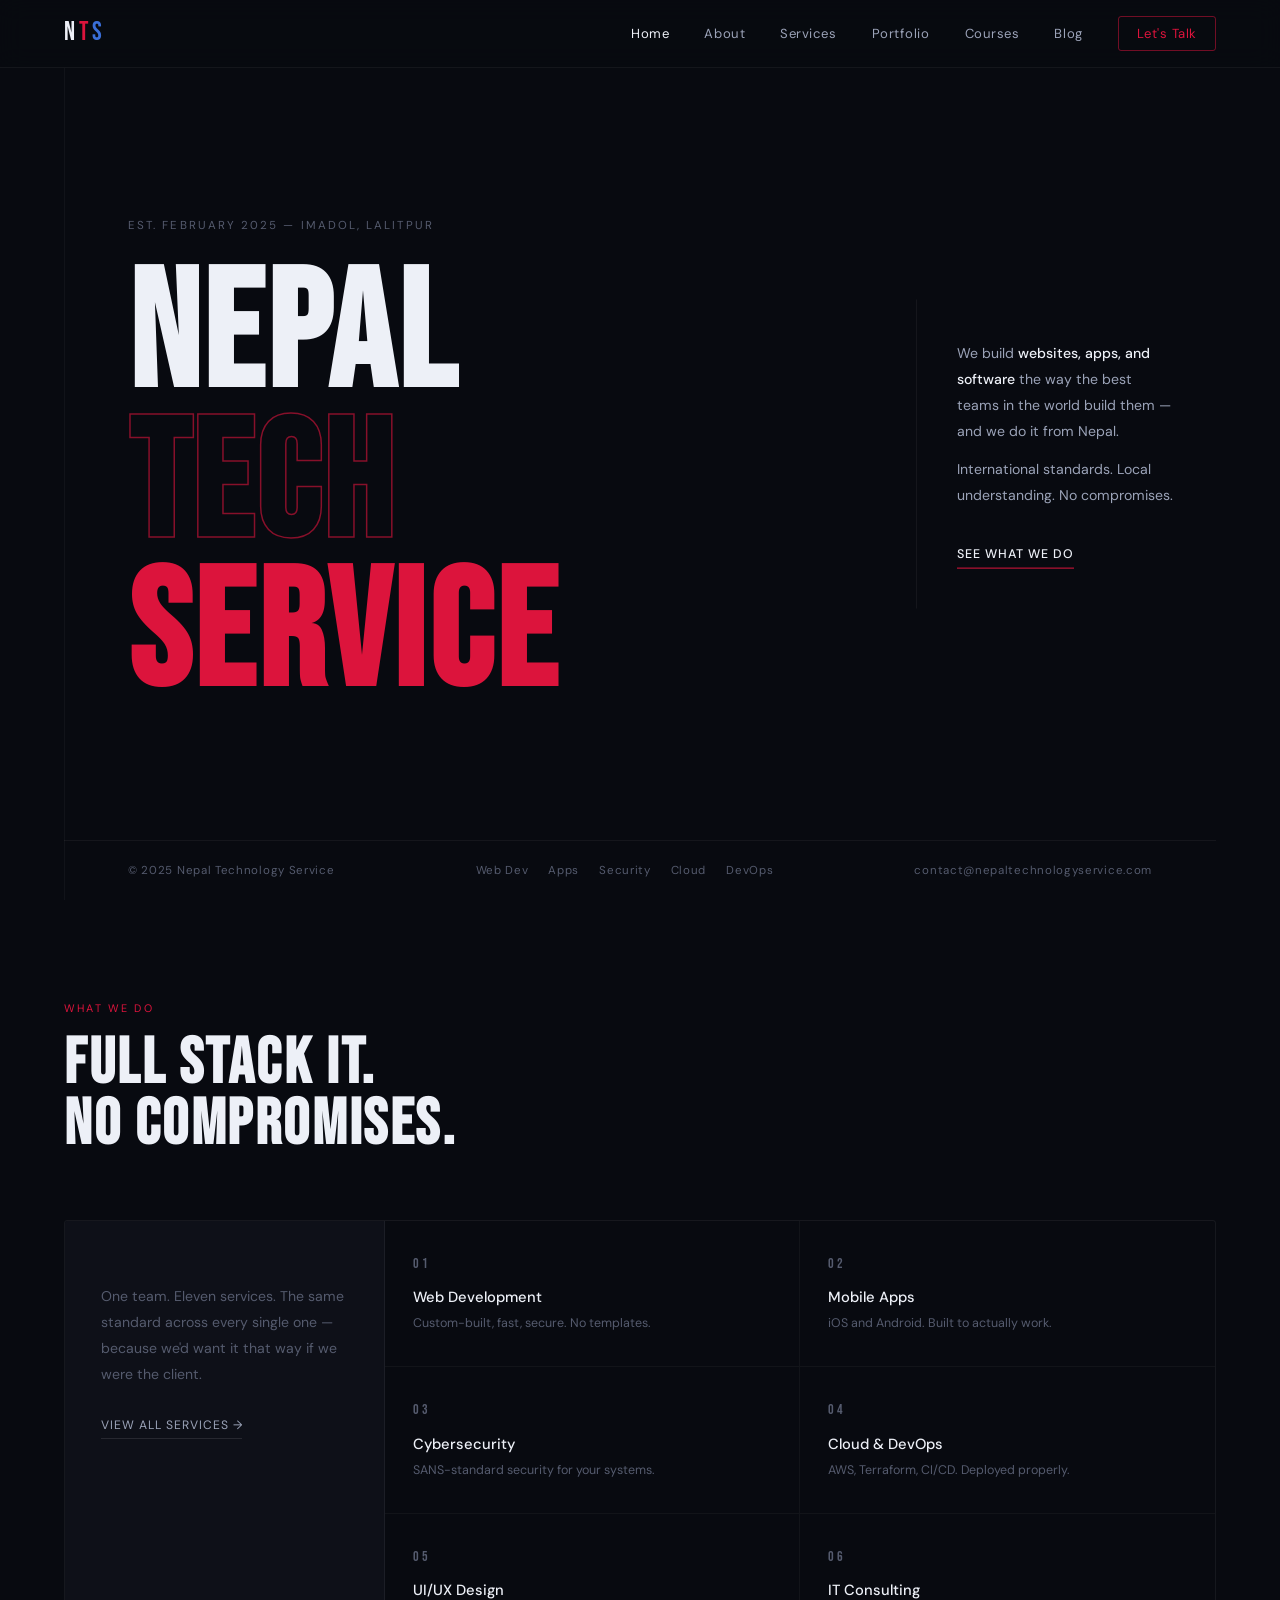
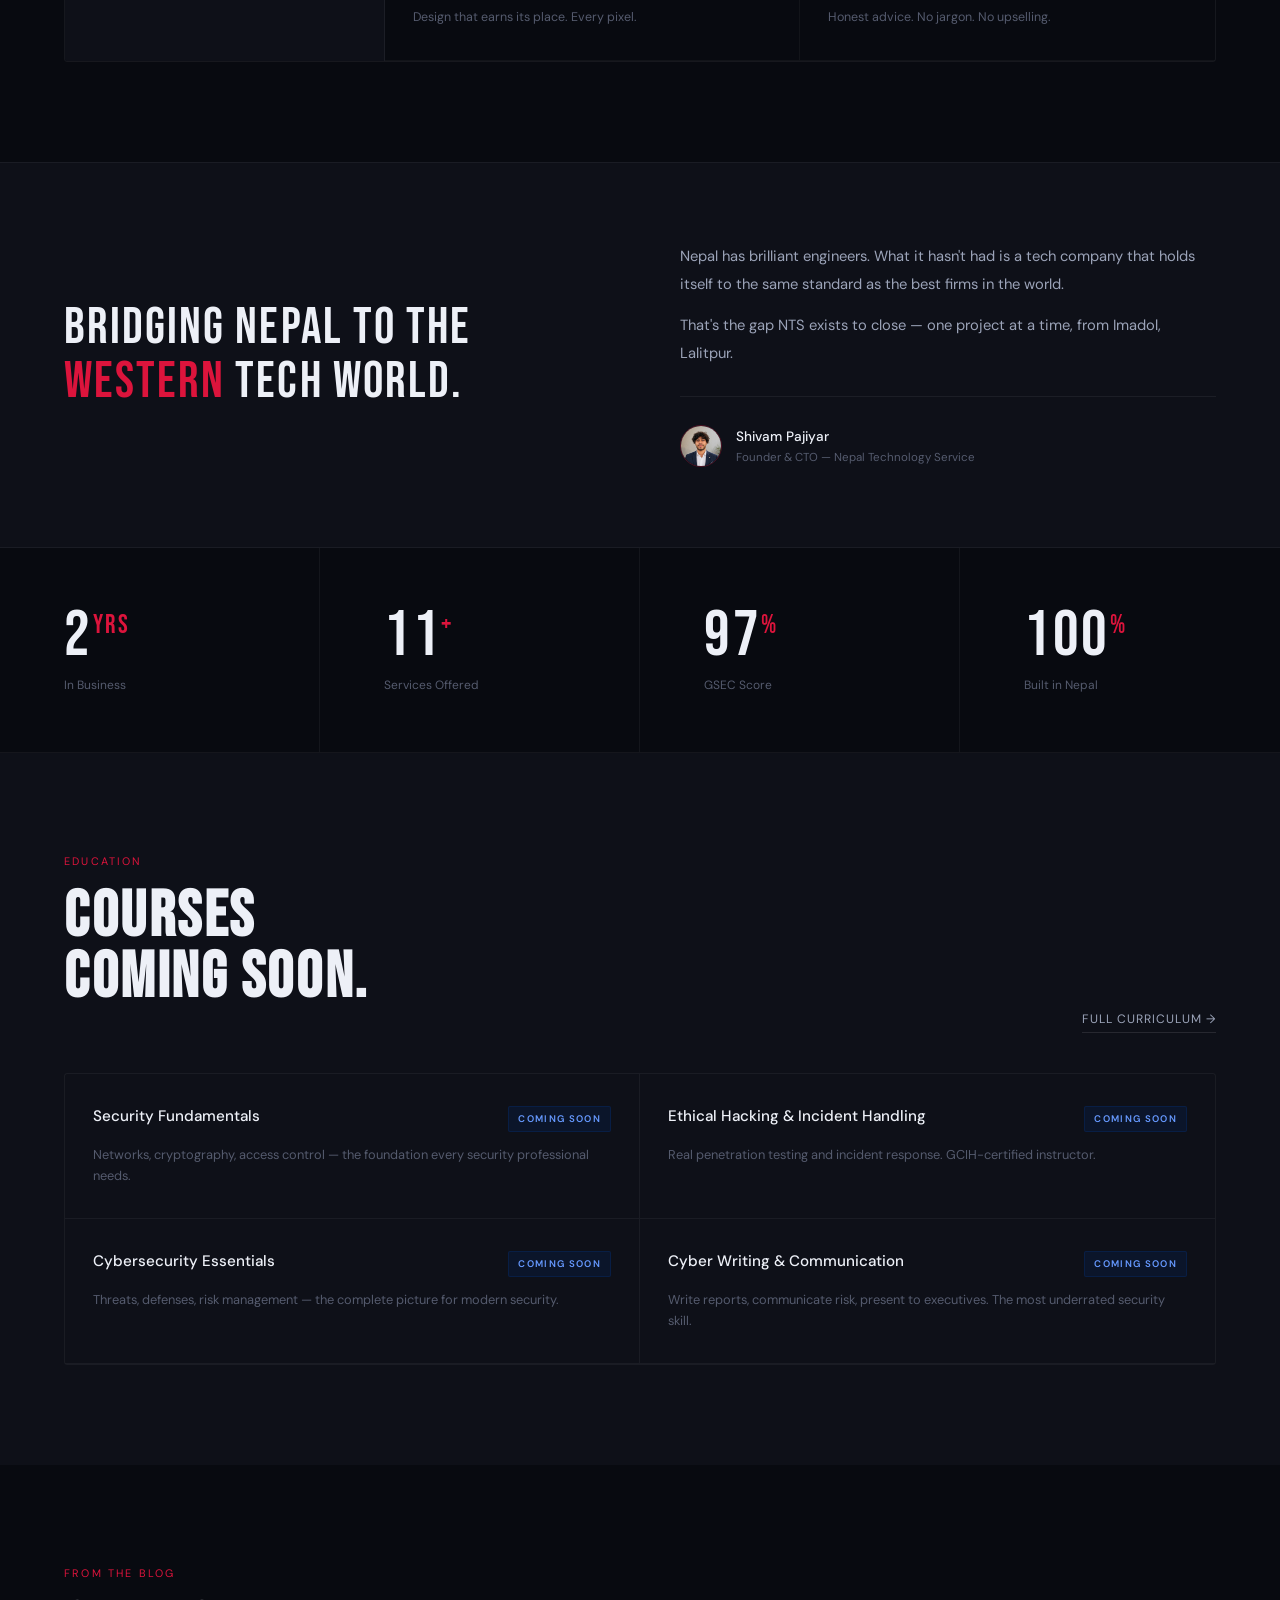
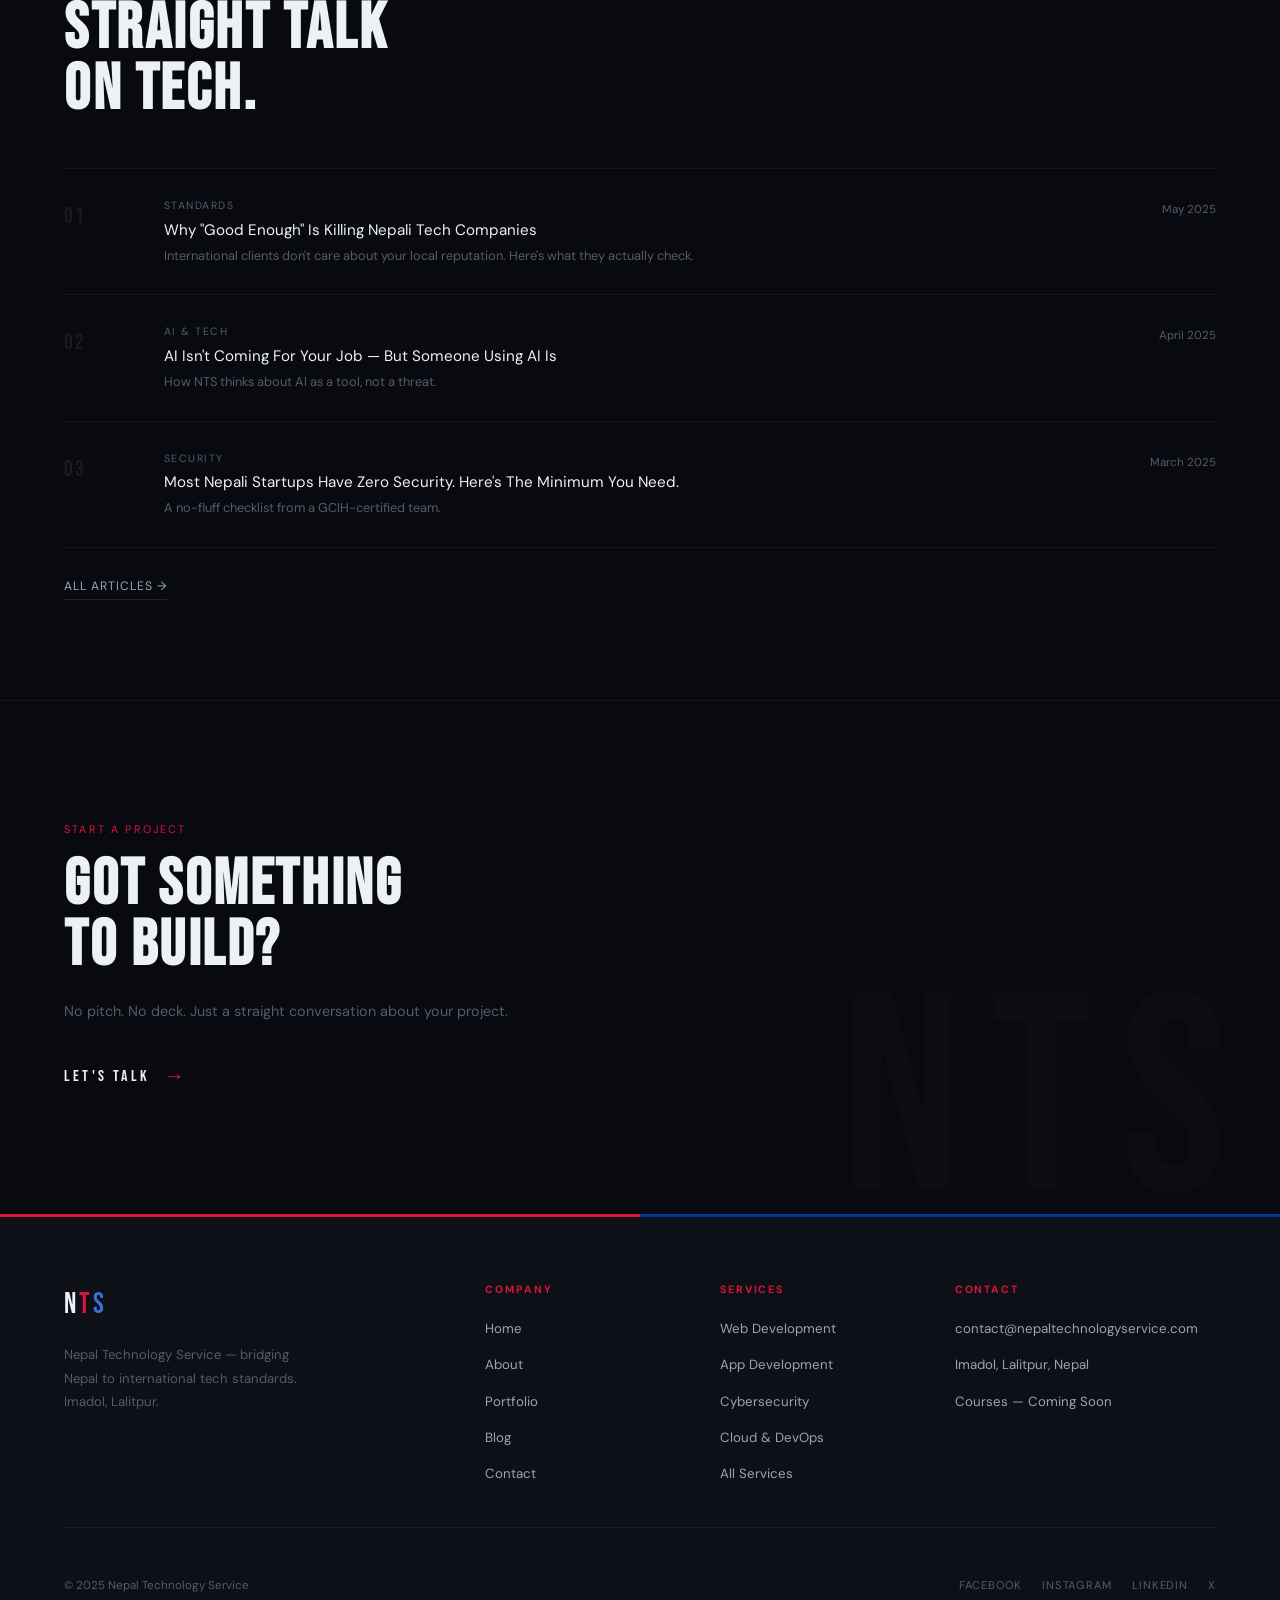
==== commit f47f02ad: "Rebuild homepage: editorial typography (Bebas Neue), full-screen hero, restrained palette, ghosted N" ====
--- a/index.html
+++ b/index.html
@@ -3,605 +3,645 @@
 <head>
   <meta charset="UTF-8" />
   <meta name="viewport" content="width=device-width, initial-scale=1.0" />
-  <title>Nepal Technology Service — Built Different</title>
-  <meta name="description" content="Nepal Technology Service is a GenZ tech company from Lalitpur bridging Nepal to international standards in web, app, and software development." />
-  <link rel="stylesheet" href="css/style.css" />
+  <title>Nepal Technology Service</title>
+  <meta name="description" content="Nepal Technology Service — web, apps, security and everything in between. Built in Lalitpur. Built different." />
+  <link rel="preconnect" href="https://fonts.googleapis.com">
+  <link href="https://fonts.googleapis.com/css2?family=Bebas+Neue&family=DM+Sans:ital,wght@0,300;0,400;0,500;1,300&display=swap" rel="stylesheet">
   <style>
-    /* HERO */
+    :root {
+      --red:   #DC143C;
+      --blue:  #003893;
+      --black: #080A10;
+      --off:   #0E1018;
+      --dim:   #1A1C24;
+      --muted: #555B6E;
+      --light: #9BA3B8;
+      --white: #EDF0F7;
+    }
+
+    * { margin: 0; padding: 0; box-sizing: border-box; }
+    html { scroll-behavior: smooth; }
+
+    body {
+      background: var(--black);
+      color: var(--white);
+      font-family: 'DM Sans', sans-serif;
+      font-size: 16px;
+      line-height: 1.65;
+      overflow-x: hidden;
+    }
+
+    a { color: inherit; text-decoration: none; }
+    ul { list-style: none; }
+
+    /* ── NAV ── */
+    nav {
+      position: fixed; top: 0; left: 0; right: 0; z-index: 100;
+      padding: 0 5vw;
+      height: 68px;
+      display: flex; align-items: center; justify-content: space-between;
+      border-bottom: 1px solid rgba(255,255,255,0.05);
+      background: rgba(8,10,16,0.9);
+      backdrop-filter: blur(12px);
+    }
+    .logo {
+      font-family: 'Bebas Neue', sans-serif;
+      font-size: 1.6rem; letter-spacing: 0.12em;
+      display: flex; gap: 1px;
+    }
+    .logo span:nth-child(1) { color: var(--white); }
+    .logo span:nth-child(2) { color: var(--red); }
+    .logo span:nth-child(3) { color: #3A6FD8; }
+
+    .nav-links {
+      display: flex; align-items: center; gap: 2.2rem;
+    }
+    .nav-links a {
+      font-size: 0.82rem; font-weight: 400; letter-spacing: 0.04em;
+      color: var(--light); transition: color 0.2s;
+    }
+    .nav-links a:hover { color: var(--white); }
+    .nav-links a.active { color: var(--white); }
+    .nav-contact {
+      font-size: 0.82rem; font-weight: 500;
+      border: 1px solid rgba(220,20,60,0.5);
+      color: var(--red) !important;
+      padding: 8px 18px; border-radius: 3px;
+      transition: all 0.2s !important;
+    }
+    .nav-contact:hover {
+      background: var(--red) !important;
+      color: #fff !important;
+      border-color: var(--red) !important;
+    }
+
+    /* ── HERO ── */
     .hero {
       min-height: 100vh;
-      display: flex; align-items: center;
-      padding: 120px 5vw 80px;
+      padding: 68px 5vw 0;
+      display: grid;
+      grid-template-rows: 1fr auto;
+      position: relative;
+      overflow: hidden;
+    }
+
+    .hero::before {
+      content: '';
+      position: absolute; left: 5vw; top: 68px; bottom: 0;
+      width: 1px; background: rgba(255,255,255,0.04);
+    }
+
+    .hero-main {
+      display: flex; flex-direction: column;
+      justify-content: center;
+      padding: 60px 0 40px 64px;
+      position: relative;
+    }
+
+    .hero-year {
+      font-size: 0.72rem; letter-spacing: 0.18em; text-transform: uppercase;
+      color: var(--muted); margin-bottom: 28px;
+    }
+
+    .hero-title {
+      font-family: 'Bebas Neue', sans-serif;
+      font-size: clamp(5rem, 13vw, 13rem);
+      line-height: 0.9;
+      letter-spacing: 0.02em;
+      position: relative;
+    }
+    .hero-title .line-1 { display: block; color: var(--white); }
+    .hero-title .line-2 {
+      display: block; color: transparent;
+      -webkit-text-stroke: 1.5px rgba(220,20,60,0.6);
+    }
+    .hero-title .line-3 { display: block; color: var(--red); }
+
+    .hero-right {
+      position: absolute; right: 0; top: 50%;
+      transform: translateY(-50%);
+      width: 300px;
+      border-left: 1px solid rgba(255,255,255,0.05);
+      padding: 40px;
+    }
+    .hero-right p {
+      font-size: 0.88rem; color: var(--light); line-height: 1.85;
+      margin-bottom: 12px;
+    }
+    .hero-right p strong { color: var(--white); font-weight: 500; }
+    .hero-cta {
+      display: inline-block;
+      font-size: 0.78rem; font-weight: 500; letter-spacing: 0.08em;
+      text-transform: uppercase; color: var(--white);
+      border-bottom: 1px solid var(--red); padding-bottom: 3px;
+      margin-top: 24px;
+      transition: letter-spacing 0.3s;
+    }
+    .hero-cta:hover { letter-spacing: 0.14em; }
+
+    .hero-bottom {
+      border-top: 1px solid rgba(255,255,255,0.05);
+      display: flex; justify-content: space-between; align-items: center;
+      padding: 20px 64px;
+      font-size: 0.72rem; color: var(--muted); letter-spacing: 0.06em;
+    }
+    .hero-bottom-services { display: flex; gap: 20px; }
+
+    /* ── UTILITIES ── */
+    .section { padding: 100px 5vw; }
+    .tag {
+      font-size: 0.68rem; letter-spacing: 0.2em; text-transform: uppercase;
+      color: var(--red); display: block; margin-bottom: 16px;
+    }
+    .h2 {
+      font-family: 'Bebas Neue', sans-serif;
+      font-size: clamp(2.8rem, 5vw, 5rem);
+      line-height: 0.95; letter-spacing: 0.04em;
+      margin-bottom: 24px;
+    }
+
+    /* ── SERVICES ── */
+    .services-wrap {
+      display: grid; grid-template-columns: 320px 1fr;
+      border: 1px solid rgba(255,255,255,0.06); border-radius: 3px; overflow: hidden;
+      margin-top: 64px;
+    }
+    .services-left {
+      padding: 48px 36px;
+      border-right: 1px solid rgba(255,255,255,0.06);
+      background: var(--off);
+      display: flex; flex-direction: column; justify-content: space-between;
+    }
+    .services-left p { font-size: 0.88rem; color: var(--muted); line-height: 1.85; margin-top: 14px; }
+    .services-all-link {
+      font-size: 0.76rem; letter-spacing: 0.08em; text-transform: uppercase;
+      color: var(--light); border-bottom: 1px solid rgba(255,255,255,0.1);
+      padding-bottom: 3px; display: inline-block; margin-top: 28px;
+      transition: color 0.2s, border-color 0.2s;
+    }
+    .services-all-link:hover { color: var(--red); border-color: var(--red); }
+    .services-right {
+      display: grid; grid-template-columns: 1fr 1fr;
+    }
+    .svc {
+      padding: 32px 28px;
+      border-bottom: 1px solid rgba(255,255,255,0.04);
+      border-right: 1px solid rgba(255,255,255,0.04);
+      transition: background 0.25s;
+    }
+    .svc:hover { background: rgba(220,20,60,0.04); }
+    .svc:nth-child(even) { border-right: none; }
+    .svc-num {
+      font-family: 'Bebas Neue', sans-serif;
+      font-size: 0.85rem; letter-spacing: 0.2em; color: var(--muted);
+      margin-bottom: 10px;
+    }
+    .svc h3 { font-size: 0.92rem; font-weight: 500; margin-bottom: 5px; }
+    .svc p { font-size: 0.78rem; color: var(--muted); line-height: 1.6; }
+
+    /* ── MISSION ── */
+    .mission-strip {
+      border-top: 1px solid rgba(255,255,255,0.05);
+      border-bottom: 1px solid rgba(255,255,255,0.05);
+      background: var(--off);
+      padding: 80px 5vw;
+      display: grid; grid-template-columns: 1fr 1fr; gap: 80px; align-items: center;
+    }
+    .mission-quote {
+      font-family: 'Bebas Neue', sans-serif;
+      font-size: clamp(2.4rem, 4vw, 4rem);
+      line-height: 1.05; letter-spacing: 0.04em;
+    }
+    .mission-quote em { font-style: normal; color: var(--red); }
+    .mission-body p { font-size: 0.92rem; color: var(--light); line-height: 1.9; }
+    .mission-body p + p { margin-top: 14px; }
+    .mission-founder {
+      display: flex; align-items: center; gap: 14px;
+      margin-top: 28px; padding-top: 28px;
+      border-top: 1px solid rgba(255,255,255,0.06);
+    }
+    .mission-founder img {
+      width: 42px; height: 42px; border-radius: 50%;
+      object-fit: cover; object-position: top;
+      border: 1px solid rgba(220,20,60,0.3);
+    }
+    .mission-founder-name { font-size: 0.85rem; font-weight: 500; }
+    .mission-founder-role { font-size: 0.72rem; color: var(--muted); }
+
+    /* ── NUMBERS ── */
+    .numbers {
+      display: grid; grid-template-columns: repeat(4,1fr);
+      border-bottom: 1px solid rgba(255,255,255,0.05);
+    }
+    .num-block {
+      padding: 56px 5vw;
+      border-right: 1px solid rgba(255,255,255,0.05);
+    }
+    .num-block:last-child { border-right: none; }
+    .num-val {
+      font-family: 'Bebas Neue', sans-serif;
+      font-size: clamp(3rem,5vw,5.5rem);
+      line-height: 1; letter-spacing: 0.04em;
+    }
+    .num-val sup { font-size: 0.4em; color: var(--red); vertical-align: super; }
+    .num-label { font-size: 0.75rem; color: var(--muted); margin-top: 8px; }
+
+    /* ── COURSES ── */
+    .courses-section { background: var(--off); }
+    .courses-header {
+      display: flex; justify-content: space-between; align-items: flex-end;
+      margin-bottom: 40px; flex-wrap: wrap; gap: 20px;
+    }
+    .courses-grid {
+      display: grid; grid-template-columns: repeat(2,1fr);
+      border: 1px solid rgba(255,255,255,0.05); border-radius: 3px; overflow: hidden;
+    }
+    .course-item {
+      padding: 32px 28px;
+      border-bottom: 1px solid rgba(255,255,255,0.05);
+      border-right: 1px solid rgba(255,255,255,0.05);
+      transition: background 0.25s;
+    }
+    .course-item:nth-child(even) { border-right: none; }
+    .course-item:hover { background: var(--dim); }
+    .course-item-top {
+      display: flex; justify-content: space-between;
+      align-items: flex-start; gap: 12px; margin-bottom: 12px;
+    }
+    .course-item h3 { font-size: 0.95rem; font-weight: 500; line-height: 1.35; }
+    .course-cs {
+      font-size: 0.6rem; font-weight: 600; letter-spacing: 0.14em;
+      text-transform: uppercase; background: rgba(0,56,147,0.15);
+      color: #6699ff; border: 1px solid rgba(0,56,147,0.25);
+      padding: 4px 9px; border-radius: 2px; white-space: nowrap; flex-shrink: 0;
+    }
+    .course-item p { font-size: 0.8rem; color: var(--muted); line-height: 1.65; }
+
+    /* ── BLOG ── */
+    .blog-list { margin-top: 48px; }
+    .blog-post {
+      display: grid; grid-template-columns: 72px 1fr auto;
+      gap: 28px; align-items: start;
+      padding: 28px 0;
+      border-bottom: 1px solid rgba(255,255,255,0.05);
+      transition: opacity 0.2s;
+    }
+    .blog-post:first-child { border-top: 1px solid rgba(255,255,255,0.05); }
+    .blog-post:hover .blog-title { color: var(--red); }
+    .blog-num {
+      font-family: 'Bebas Neue', sans-serif;
+      font-size: 1.4rem; color: rgba(255,255,255,0.07);
+      letter-spacing: 0.08em; padding-top: 2px;
+    }
+    .blog-cat {
+      font-size: 0.66rem; letter-spacing: 0.14em; text-transform: uppercase;
+      color: var(--muted); margin-bottom: 5px;
+    }
+    .blog-title {
+      font-size: 0.95rem; font-weight: 400; line-height: 1.4;
+      color: var(--white); margin-bottom: 5px; transition: color 0.2s;
+    }
+    .blog-excerpt { font-size: 0.8rem; color: var(--muted); line-height: 1.6; }
+    .blog-date { font-size: 0.72rem; color: var(--muted); white-space: nowrap; padding-top: 3px; }
+
+    /* ── CTA ── */
+    .cta-block {
+      padding: 120px 5vw;
+      border-top: 1px solid rgba(255,255,255,0.05);
       position: relative; overflow: hidden;
     }
-    .hero-glow {
-      position: absolute; inset: 0; pointer-events: none;
-      background:
-        radial-gradient(ellipse 55% 55% at 75% 45%, rgba(220,20,60,0.08) 0%, transparent 65%),
-        radial-gradient(ellipse 40% 50% at 15% 75%, rgba(0,56,147,0.1) 0%, transparent 60%);
-    }
-    .hero-grid {
-      position: absolute; inset: 0; pointer-events: none;
-      background-image:
-        linear-gradient(rgba(255,255,255,0.02) 1px, transparent 1px),
-        linear-gradient(90deg, rgba(255,255,255,0.02) 1px, transparent 1px);
-      background-size: 72px 72px;
-      mask-image: radial-gradient(ellipse at center, black 30%, transparent 80%);
-    }
-    .hero-content { position: relative; z-index: 1; max-width: 820px; }
-    .hero-pill {
-      display: inline-flex; align-items: center; gap: 8px;
-      background: rgba(220,20,60,0.1); border: 1px solid rgba(220,20,60,0.2);
-      border-radius: 100px; padding: 6px 16px 6px 6px;
-      margin-bottom: 36px;
-    }
-    .hero-pill-dot {
-      width: 6px; height: 6px; border-radius: 50%; background: var(--red);
-      animation: pulse 2s infinite;
-    }
-    @keyframes pulse {
-      0%, 100% { opacity: 1; transform: scale(1); }
-      50% { opacity: 0.4; transform: scale(0.7); }
-    }
-    .hero-pill span { font-size: 0.75rem; color: var(--red); font-weight: 600; letter-spacing: 0.06em; text-transform: uppercase; }
-    .hero h1 {
-      font-family: var(--font-head);
-      font-size: clamp(3.2rem, 8vw, 7.5rem);
-      font-weight: 800; line-height: 0.95;
-      letter-spacing: -0.05em;
-      margin-bottom: 32px;
-    }
-    .hero h1 .line2 { color: var(--red); display: block; }
-    .hero h1 .line3 {
-      display: block;
-      -webkit-text-stroke: 1px rgba(255,255,255,0.25);
-      color: transparent;
-    }
-    .hero-sub {
-      font-size: 1.1rem; color: var(--light);
-      max-width: 460px; line-height: 1.8; margin-bottom: 44px;
-    }
-    .hero-btns { display: flex; gap: 14px; flex-wrap: wrap; margin-bottom: 64px; }
-    .hero-scroll {
-      display: flex; align-items: center; gap: 12px;
-      font-size: 0.78rem; color: var(--muted); letter-spacing: 0.06em; text-transform: uppercase;
-    }
-    .hero-scroll-line { width: 40px; height: 1px; background: var(--muted); }
-    /* Floating badge */
-    .hero-badge {
-      position: absolute; right: 5vw; top: 50%;
-      transform: translateY(-50%);
-      width: 160px; height: 160px;
-      border: 1px solid var(--border); border-radius: 50%;
-      display: flex; flex-direction: column; align-items: center; justify-content: center;
-      gap: 4px; animation: spin-slow 20s linear infinite;
-      opacity: 0.6;
-    }
-    .hero-badge-inner { text-align: center; animation: spin-slow 20s linear infinite reverse; }
-    .hero-badge-num {
-      font-family: var(--font-head); font-size: 2.2rem; font-weight: 800;
-      line-height: 1; color: var(--red);
-    }
-    .hero-badge-label { font-size: 0.65rem; color: var(--muted); text-transform: uppercase; letter-spacing: 0.1em; }
-    @keyframes spin-slow { from { transform: rotate(0deg); } to { transform: rotate(360deg); } }
-
-    /* MARQUEE */
-    .marquee-section {
-      border-top: 1px solid var(--border);
-      border-bottom: 1px solid var(--border);
-      padding: 20px 0; overflow: hidden; background: var(--surface);
-    }
-    .marquee-track {
-      display: flex; gap: 0;
-      animation: marquee 25s linear infinite;
-      white-space: nowrap;
-    }
-    .marquee-item {
-      display: inline-flex; align-items: center; gap: 16px;
-      padding: 0 32px;
-      font-family: var(--font-head); font-size: 0.8rem;
-      font-weight: 700; letter-spacing: 0.1em; text-transform: uppercase;
-      color: var(--muted);
-    }
-    .marquee-item .dot { width: 4px; height: 4px; border-radius: 50%; background: var(--red); }
-    @keyframes marquee { from { transform: translateX(0); } to { transform: translateX(-50%); } }
-
-    /* SERVICES */
-    .services-section { background: var(--surface); }
-    .services-header {
-      display: flex; justify-content: space-between; align-items: flex-end;
-      margin-bottom: 56px; flex-wrap: wrap; gap: 20px;
-    }
-    .services-grid {
-      display: grid;
-      grid-template-columns: repeat(3, 1fr);
-      gap: 1px; background: var(--border);
-      border: 1px solid var(--border); border-radius: var(--radius); overflow: hidden;
-    }
-    .service-cell {
-      background: var(--surface); padding: 36px 32px;
-      transition: background 0.3s;
-      position: relative; overflow: hidden;
-    }
-    .service-cell::before {
-      content: '';
-      position: absolute; top: 0; left: 0; right: 0; height: 2px;
-      background: linear-gradient(90deg, var(--red), var(--blue));
-      transform: scaleX(0); transform-origin: left;
-      transition: transform 0.4s;
-    }
-    .service-cell:hover { background: var(--surface2); }
-    .service-cell:hover::before { transform: scaleX(1); }
-    .service-cell-num {
-      font-family: var(--font-head); font-size: 0.7rem; font-weight: 700;
-      color: var(--muted); letter-spacing: 0.1em; margin-bottom: 20px;
-    }
-    .service-cell h3 {
-      font-family: var(--font-head); font-size: 1.05rem; font-weight: 700;
-      margin-bottom: 10px; line-height: 1.3;
-    }
-    .service-cell p { font-size: 0.85rem; color: var(--muted); line-height: 1.7; }
-    .service-cell-arrow {
-      margin-top: 20px; font-size: 1.2rem; color: var(--red);
-      transform: translateX(0); transition: transform 0.2s; display: inline-block;
-    }
-    .service-cell:hover .service-cell-arrow { transform: translateX(6px); }
-
-    /* STATS */
-    .stats-section {
-      display: grid; grid-template-columns: repeat(4, 1fr);
-      border-top: 1px solid var(--border); border-bottom: 1px solid var(--border);
-    }
-    .stat-block {
-      padding: 56px 5vw;
-      border-right: 1px solid var(--border);
-      position: relative; overflow: hidden;
-    }
-    .stat-block:last-child { border-right: none; }
-    .stat-block::before {
-      content: '';
-      position: absolute; bottom: 0; left: 0; right: 0; height: 2px;
-      background: linear-gradient(90deg, var(--red), var(--blue));
-      transform: scaleX(0); transform-origin: left;
-      transition: transform 0.4s;
-    }
-    .stat-block:hover::before { transform: scaleX(1); }
-    .stat-num {
-      font-family: var(--font-head); font-size: clamp(2.5rem, 4vw, 3.5rem);
-      font-weight: 800; line-height: 1; margin-bottom: 8px;
-      color: var(--white);
-    }
-    .stat-num span { color: var(--red); }
-    .stat-label { font-size: 0.82rem; color: var(--muted); }
-
-    /* MISSION */
-    .mission-section {
-      display: grid; grid-template-columns: 1fr 1fr; gap: 80px; align-items: center;
-    }
-    .mission-text .section-title { margin-bottom: 24px; }
-    .mission-text p { color: var(--light); margin-bottom: 16px; font-size: 1rem; line-height: 1.85; }
-    .mission-text p:last-of-type { color: var(--muted); }
-    .mission-visual {
-      background: var(--surface);
-      border: 1px solid var(--border);
-      border-radius: 16px; padding: 48px;
-      position: relative; overflow: hidden;
-    }
-    .mission-visual::before {
-      content: '';
-      position: absolute; top: -30%; right: -20%;
-      width: 300px; height: 300px; border-radius: 50%;
-      background: radial-gradient(circle, rgba(220,20,60,0.1) 0%, transparent 70%);
-    }
-    .mission-quote {
-      font-family: var(--font-head); font-size: clamp(1.6rem, 3vw, 2.2rem);
-      font-weight: 800; line-height: 1.2; letter-spacing: -0.03em;
-      position: relative; z-index: 1;
-    }
-    .mission-quote em { font-style: normal; color: var(--red); }
-    .mission-quote-attr {
-      margin-top: 24px; display: flex; align-items: center; gap: 12px;
-      position: relative; z-index: 1;
-    }
-    .mission-quote-attr img {
-      width: 42px; height: 42px; border-radius: 50%; object-fit: cover;
-      border: 2px solid var(--red);
-    }
-    .mission-quote-attr-name { font-weight: 700; font-size: 0.9rem; }
-    .mission-quote-attr-role { font-size: 0.78rem; color: var(--muted); }
-
-    /* COURSES TEASER */
-    .courses-section { background: var(--surface2); position: relative; overflow: hidden; }
-    .courses-section::before {
-      content: 'COMING SOON';
-      position: absolute; right: -40px; top: 50%; transform: translateY(-50%) rotate(90deg);
-      font-family: var(--font-head); font-size: 8rem; font-weight: 800;
-      color: rgba(255,255,255,0.02); letter-spacing: 0.1em; white-space: nowrap;
-      pointer-events: none;
-    }
-    .courses-header { margin-bottom: 56px; }
-    .courses-grid {
-      display: grid; grid-template-columns: repeat(2, 1fr); gap: 20px;
-    }
-    .course-card {
-      background: var(--surface);
-      border: 1px solid var(--border);
-      border-radius: var(--radius); padding: 32px;
-      display: flex; align-items: flex-start; gap: 20px;
-      position: relative; overflow: hidden;
-      transition: border-color 0.3s;
-    }
-    .course-card:hover { border-color: rgba(0,56,147,0.4); }
-    .course-blur {
-      position: absolute; inset: 0;
-      backdrop-filter: blur(2px);
-      background: rgba(7,8,13,0.5);
-      display: flex; align-items: center; justify-content: center;
-      border-radius: var(--radius);
-    }
-    .course-coming-badge {
-      background: var(--blue);
-      color: #fff; font-size: 0.72rem; font-weight: 700;
-      letter-spacing: 0.12em; text-transform: uppercase;
-      padding: 8px 20px; border-radius: 100px;
-    }
-    .course-icon {
-      width: 48px; height: 48px; border-radius: 10px;
-      background: var(--blue-muted); border: 1px solid rgba(0,56,147,0.2);
-      display: flex; align-items: center; justify-content: center;
-      font-size: 1.4rem; flex-shrink: 0;
-    }
-    .course-info h3 { font-family: var(--font-head); font-size: 1rem; font-weight: 700; margin-bottom: 6px; }
-    .course-info p { font-size: 0.85rem; color: var(--muted); line-height: 1.6; }
-    .courses-notify {
-      margin-top: 40px; text-align: center;
-    }
-    .notify-form {
-      display: flex; gap: 0; max-width: 440px; margin: 16px auto 0;
-      border: 1px solid var(--border); border-radius: 8px; overflow: hidden;
-    }
-    .notify-form input {
-      flex: 1; background: var(--surface); border: none; outline: none;
-      padding: 13px 18px; color: var(--white); font-family: var(--font-body); font-size: 0.9rem;
-    }
-    .notify-form input::placeholder { color: var(--muted); }
-    .notify-form button {
-      background: var(--blue); color: #fff; border: none;
-      padding: 13px 22px; font-weight: 700; font-size: 0.85rem;
-      cursor: pointer; font-family: var(--font-body); transition: background 0.2s;
-    }
-    .notify-form button:hover { background: var(--blue-light); }
-
-    /* BLOG PREVIEW */
-    .blog-grid {
-      display: grid; grid-template-columns: repeat(3, 1fr); gap: 20px; margin-top: 56px;
-    }
-    .blog-card {
-      background: var(--surface); border: 1px solid var(--border);
-      border-radius: var(--radius); overflow: hidden; transition: border-color 0.3s, transform 0.3s;
-    }
-    .blog-card:hover { border-color: rgba(220,20,60,0.3); transform: translateY(-4px); }
-    .blog-card-top {
-      padding: 28px 28px 0;
-    }
-    .blog-tag {
-      font-size: 0.68rem; font-weight: 700; letter-spacing: 0.12em; text-transform: uppercase;
-      color: var(--red); margin-bottom: 12px; display: block;
-    }
-    .blog-card h3 {
-      font-family: var(--font-head); font-size: 1rem; font-weight: 700;
-      line-height: 1.35; margin-bottom: 10px;
-    }
-    .blog-card p { font-size: 0.85rem; color: var(--muted); line-height: 1.7; }
-    .blog-card-foot {
-      padding: 20px 28px; margin-top: 20px;
-      border-top: 1px solid var(--border);
+    .cta-block::after {
+      content: 'NTS';
+      position: absolute; right: 2vw; bottom: -2rem;
+      font-family: 'Bebas Neue', sans-serif;
+      font-size: 22vw; color: rgba(255,255,255,0.012);
+      line-height: 1; letter-spacing: 0.1em; pointer-events: none;
+    }
+    .cta-block p { color: var(--muted); font-size: 0.9rem; margin-bottom: 36px; }
+    .cta-link {
+      font-family: 'Bebas Neue', sans-serif;
+      font-size: 1rem; letter-spacing: 0.2em;
+      color: var(--white); display: inline-flex; align-items: center; gap: 14px;
+      transition: gap 0.3s;
+    }
+    .cta-link span { color: var(--red); font-size: 1.3rem; }
+    .cta-link:hover { gap: 22px; }
+
+    /* ── FOOTER ── */
+    footer {
+      background: var(--off);
+      border-top: 3px solid transparent;
+      border-image: linear-gradient(90deg, var(--red) 50%, var(--blue) 50%) 1;
+      padding: 64px 5vw 32px;
+    }
+    .footer-grid {
+      display: grid; grid-template-columns: 2fr 1fr 1fr 1.4fr;
+      gap: 48px; margin-bottom: 48px;
+      padding-bottom: 40px; border-bottom: 1px solid rgba(255,255,255,0.05);
+    }
+    .footer-logo {
+      font-family: 'Bebas Neue', sans-serif; font-size: 1.8rem;
+      letter-spacing: 0.1em; margin-bottom: 14px;
+    }
+    .footer-brand p { font-size: 0.82rem; color: var(--muted); line-height: 1.8; max-width: 240px; }
+    .footer-col h4 {
+      font-size: 0.66rem; letter-spacing: 0.18em; text-transform: uppercase;
+      color: var(--red); margin-bottom: 16px;
+    }
+    .footer-col li + li { margin-top: 10px; }
+    .footer-col a { font-size: 0.83rem; color: var(--light); transition: color 0.2s; }
+    .footer-col a:hover { color: var(--white); }
+    .footer-bottom {
       display: flex; justify-content: space-between; align-items: center;
-    }
-    .blog-card-foot span { font-size: 0.78rem; color: var(--muted); }
-    .blog-card-foot a { font-size: 0.8rem; color: var(--red); font-weight: 600; }
-
-    /* CTA */
-    .cta-section {
-      padding: 100px 5vw;
-      background: var(--surface);
-      text-align: center;
-      position: relative; overflow: hidden;
-    }
-    .cta-section::before {
-      content: '';
-      position: absolute; inset: 0;
-      background: radial-gradient(ellipse 60% 80% at 50% 50%, rgba(220,20,60,0.07) 0%, transparent 70%);
-      pointer-events: none;
-    }
-    .cta-section h2 {
-      font-family: var(--font-head);
-      font-size: clamp(2.2rem, 5vw, 4rem);
-      font-weight: 800; line-height: 1.05; letter-spacing: -0.04em;
-      margin-bottom: 20px; position: relative; z-index: 1;
-    }
-    .cta-section p { color: var(--muted); max-width: 420px; margin: 0 auto 36px; position: relative; z-index: 1; }
-    .cta-btns { display: flex; gap: 14px; justify-content: center; position: relative; z-index: 1; }
-
-    @media (max-width: 900px) {
-      .services-grid { grid-template-columns: 1fr 1fr; }
-      .stats-section { grid-template-columns: 1fr 1fr; }
-      .stat-block { border-right: none; border-bottom: 1px solid var(--border); }
-      .mission-section { grid-template-columns: 1fr; gap: 40px; }
+      font-size: 0.72rem; color: var(--muted);
+    }
+    .footer-socials { display: flex; gap: 20px; }
+    .footer-socials a {
+      font-size: 0.7rem; color: var(--muted); letter-spacing: 0.08em;
+      text-transform: uppercase; transition: color 0.2s;
+    }
+    .footer-socials a:hover { color: var(--white); }
+
+    /* ── HAMBURGER ── */
+    .hamburger { display: none; flex-direction: column; gap: 5px; cursor: pointer; }
+    .hamburger span { width: 22px; height: 1px; background: var(--white); }
+
+    /* ── RESPONSIVE ── */
+    @media (max-width: 960px) {
+      .hero-right { display: none; }
+      .hero-main { padding-left: 32px; }
+      .hero-bottom { padding: 20px 32px; }
+      .services-wrap { grid-template-columns: 1fr; }
+      .services-right { grid-template-columns: 1fr; }
+      .mission-strip { grid-template-columns: 1fr; gap: 40px; }
+      .numbers { grid-template-columns: 1fr 1fr; }
+      .num-block { border-bottom: 1px solid rgba(255,255,255,0.05); }
       .courses-grid { grid-template-columns: 1fr; }
-      .blog-grid { grid-template-columns: 1fr; }
-      .hero-badge { display: none; }
+      .footer-grid { grid-template-columns: 1fr 1fr; gap: 32px; }
+      .nav-links { display: none; }
+      .hamburger { display: flex; }
+      nav.open .nav-links {
+        display: flex; flex-direction: column;
+        position: fixed; top: 68px; left: 0; right: 0;
+        background: var(--off); padding: 28px 5vw; gap: 20px;
+        border-bottom: 1px solid rgba(255,255,255,0.05);
+      }
+      .blog-post { grid-template-columns: 1fr; gap: 6px; }
+      .blog-num { display: none; }
     }
     @media (max-width: 560px) {
-      .services-grid { grid-template-columns: 1fr; }
-      .stats-section { grid-template-columns: 1fr; }
+      .numbers { grid-template-columns: 1fr; }
+      .footer-grid { grid-template-columns: 1fr; }
+      .footer-bottom { flex-direction: column; gap: 16px; }
+      .hero-title { font-size: clamp(4rem, 18vw, 7rem); }
+      .courses-grid { grid-template-columns: 1fr; }
     }
   </style>
 </head>
 <body>
-<div id="nav-ph"></div>
+
+<nav id="nav">
+  <a href="index.html" class="logo">
+    <span>N</span><span>T</span><span>S</span>
+  </a>
+  <ul class="nav-links">
+    <li><a href="index.html" class="active">Home</a></li>
+    <li><a href="about.html">About</a></li>
+    <li><a href="services.html">Services</a></li>
+    <li><a href="portfolio.html">Portfolio</a></li>
+    <li><a href="courses.html">Courses</a></li>
+    <li><a href="blog.html">Blog</a></li>
+    <li><a href="contact.html" class="nav-contact">Let's Talk</a></li>
+  </ul>
+  <div class="hamburger" id="ham"><span></span><span></span><span></span></div>
+</nav>
 
 <!-- HERO -->
 <section class="hero">
-  <div class="hero-glow"></div>
-  <div class="hero-grid"></div>
-  <div class="hero-content">
-    <div class="hero-pill">
-      <div class="hero-pill-dot"></div>
-      <span>Based in Lalitpur, Nepal</span>
-    </div>
-    <h1 class="fade-up">
-      We Build
-      <span class="line2">Different.</span>
-      <span class="line3">Always.</span>
+  <div class="hero-main">
+    <div class="hero-year">Est. February 2025 — Imadol, Lalitpur</div>
+    <h1 class="hero-title">
+      <span class="line-1">NEPAL</span>
+      <span class="line-2">TECH</span>
+      <span class="line-3">SERVICE</span>
     </h1>
-    <p class="hero-sub fade-up" data-delay="0.1s">
-      Nepal Technology Service is a next-gen IT company bringing international tech standards to Nepal — web, apps, security, cloud and everything in between.
-    </p>
-    <div class="hero-btns fade-up" data-delay="0.2s">
-      <a href="services.html" class="btn btn-primary">See What We Do →</a>
-      <a href="portfolio.html" class="btn btn-outline">View Portfolio</a>
-    </div>
-    <div class="hero-scroll fade-up" data-delay="0.3s">
-      <div class="hero-scroll-line"></div>
-      <span>Scroll to explore</span>
-    </div>
-  </div>
-  <div class="hero-badge">
-    <div class="hero-badge-inner">
-      <div class="hero-badge-num">2</div>
-      <div class="hero-badge-label">Years Strong</div>
-    </div>
+    <div class="hero-right">
+      <p>We build <strong>websites, apps, and software</strong> the way the best teams in the world build them — and we do it from Nepal.</p>
+      <p>International standards. Local understanding. No compromises.</p>
+      <a href="services.html" class="hero-cta">See what we do</a>
+    </div>
+  </div>
+  <div class="hero-bottom">
+    <span>© 2025 Nepal Technology Service</span>
+    <div class="hero-bottom-services">
+      <span>Web Dev</span>
+      <span>Apps</span>
+      <span>Security</span>
+      <span>Cloud</span>
+      <span>DevOps</span>
+    </div>
+    <span>contact@nepaltechnologyservice.com</span>
   </div>
 </section>
 
-<!-- MARQUEE -->
-<div class="marquee-section">
-  <div class="marquee-track">
-    <!-- duplicated for seamless loop -->
-    <span class="marquee-item">Web Development <span class="dot"></span></span>
-    <span class="marquee-item">Mobile Apps <span class="dot"></span></span>
-    <span class="marquee-item">Cybersecurity <span class="dot"></span></span>
-    <span class="marquee-item">Cloud Services <span class="dot"></span></span>
-    <span class="marquee-item">UI/UX Design <span class="dot"></span></span>
-    <span class="marquee-item">DevOps <span class="dot"></span></span>
-    <span class="marquee-item">Digital Marketing <span class="dot"></span></span>
-    <span class="marquee-item">API Development <span class="dot"></span></span>
-    <span class="marquee-item">IT Consulting <span class="dot"></span></span>
-    <span class="marquee-item">Web Development <span class="dot"></span></span>
-    <span class="marquee-item">Mobile Apps <span class="dot"></span></span>
-    <span class="marquee-item">Cybersecurity <span class="dot"></span></span>
-    <span class="marquee-item">Cloud Services <span class="dot"></span></span>
-    <span class="marquee-item">UI/UX Design <span class="dot"></span></span>
-    <span class="marquee-item">DevOps <span class="dot"></span></span>
-    <span class="marquee-item">Digital Marketing <span class="dot"></span></span>
-    <span class="marquee-item">API Development <span class="dot"></span></span>
-    <span class="marquee-item">IT Consulting <span class="dot"></span></span>
+<!-- SERVICES -->
+<section class="section">
+  <span class="tag">What We Do</span>
+  <h2 class="h2">FULL STACK IT.<br>NO COMPROMISES.</h2>
+  <div class="services-wrap">
+    <div class="services-left">
+      <div>
+        <p>One team. Eleven services. The same standard across every single one — because we'd want it that way if we were the client.</p>
+        <a href="services.html" class="services-all-link">View all services →</a>
+      </div>
+    </div>
+    <div class="services-right">
+      <div class="svc"><div class="svc-num">01</div><h3>Web Development</h3><p>Custom-built, fast, secure. No templates.</p></div>
+      <div class="svc"><div class="svc-num">02</div><h3>Mobile Apps</h3><p>iOS and Android. Built to actually work.</p></div>
+      <div class="svc"><div class="svc-num">03</div><h3>Cybersecurity</h3><p>SANS-standard security for your systems.</p></div>
+      <div class="svc"><div class="svc-num">04</div><h3>Cloud & DevOps</h3><p>AWS, Terraform, CI/CD. Deployed properly.</p></div>
+      <div class="svc"><div class="svc-num">05</div><h3>UI/UX Design</h3><p>Design that earns its place. Every pixel.</p></div>
+      <div class="svc"><div class="svc-num">06</div><h3>IT Consulting</h3><p>Honest advice. No jargon. No upselling.</p></div>
+    </div>
+  </div>
+</section>
+
+<!-- MISSION -->
+<div class="mission-strip">
+  <div class="mission-quote">
+    BRIDGING NEPAL TO THE <em>WESTERN</em> TECH WORLD.
+  </div>
+  <div class="mission-body">
+    <p>Nepal has brilliant engineers. What it hasn't had is a tech company that holds itself to the same standard as the best firms in the world.</p>
+    <p>That's the gap NTS exists to close — one project at a time, from Imadol, Lalitpur.</p>
+    <div class="mission-founder">
+      <img src="images/shivam.jpg" alt="Shivam Pajiyar" />
+      <div>
+        <div class="mission-founder-name">Shivam Pajiyar</div>
+        <div class="mission-founder-role">Founder & CTO — Nepal Technology Service</div>
+      </div>
+    </div>
   </div>
 </div>
 
-<!-- SERVICES -->
-<section class="section services-section">
-  <div class="services-header">
-    <div>
-      <div class="section-tag">What We Do</div>
-      <h2 class="section-title">Full-Stack IT.<br>No Compromises.</h2>
-    </div>
-    <a href="services.html" class="btn btn-outline">All Services →</a>
-  </div>
-  <div class="services-grid">
-    <div class="service-cell fade-up">
-      <div class="service-cell-num">01</div>
-      <h3>Web Development</h3>
-      <p>Custom websites and web apps built to international standards — fast, secure, scalable.</p>
-      <div class="service-cell-arrow">→</div>
-    </div>
-    <div class="service-cell fade-up" data-delay="0.05s">
-      <div class="service-cell-num">02</div>
-      <h3>Mobile App Development</h3>
-      <p>Native and cross-platform apps for Android and iOS that actually work the way users expect.</p>
-      <div class="service-cell-arrow">→</div>
-    </div>
-    <div class="service-cell fade-up" data-delay="0.1s">
-      <div class="service-cell-num">03</div>
-      <h3>Cybersecurity</h3>
-      <p>Protect your systems with SANS-standard security practices, audits, and incident response.</p>
-      <div class="service-cell-arrow">→</div>
-    </div>
-    <div class="service-cell fade-up" data-delay="0.15s">
-      <div class="service-cell-num">04</div>
-      <h3>Cloud & DevOps</h3>
-      <p>AWS, CI/CD pipelines, infrastructure as code — deploy with confidence, scale without pain.</p>
-      <div class="service-cell-arrow">→</div>
-    </div>
-    <div class="service-cell fade-up" data-delay="0.2s">
-      <div class="service-cell-num">05</div>
-      <h3>UI/UX Design</h3>
-      <p>Design that doesn't just look good — it converts. Built on real user research and testing.</p>
-      <div class="service-cell-arrow">→</div>
-    </div>
-    <div class="service-cell fade-up" data-delay="0.25s">
-      <div class="service-cell-num">06</div>
-      <h3>IT Consulting</h3>
-      <p>Strategic tech guidance for businesses ready to modernize and compete at a global level.</p>
-      <div class="service-cell-arrow">→</div>
-    </div>
-  </div>
-</section>
-
-<!-- STATS -->
-<div class="stats-section">
-  <div class="stat-block fade-up">
-    <div class="stat-num"><span data-count="150" data-suffix="+">0+</span></div>
-    <div class="stat-label">Projects Shipped</div>
-  </div>
-  <div class="stat-block fade-up" data-delay="0.08s">
-    <div class="stat-num"><span data-count="11" data-suffix="">0</span></div>
-    <div class="stat-label">Services Offered</div>
-  </div>
-  <div class="stat-block fade-up" data-delay="0.16s">
-    <div class="stat-num"><span data-count="2" data-suffix=" yrs">0</span></div>
-    <div class="stat-label">In Business</div>
-  </div>
-  <div class="stat-block fade-up" data-delay="0.24s">
-    <div class="stat-num"><span data-count="100" data-suffix="%">0%</span></div>
-    <div class="stat-label">Built in Nepal</div>
+<!-- NUMBERS -->
+<div class="numbers">
+  <div class="num-block">
+    <div class="num-val">2<sup>yrs</sup></div>
+    <div class="num-label">In Business</div>
+  </div>
+  <div class="num-block">
+    <div class="num-val">11<sup>+</sup></div>
+    <div class="num-label">Services Offered</div>
+  </div>
+  <div class="num-block">
+    <div class="num-val">97<sup>%</sup></div>
+    <div class="num-label">GSEC Score</div>
+  </div>
+  <div class="num-block">
+    <div class="num-val">100<sup>%</sup></div>
+    <div class="num-label">Built in Nepal</div>
   </div>
 </div>
 
-<!-- MISSION -->
-<section class="section">
-  <div class="mission-section">
-    <div class="mission-text fade-up">
-      <div class="section-tag">Our Mission</div>
-      <h2 class="section-title">Nepal Deserves World-Class Tech.</h2>
-      <div class="flag-divider"></div>
-      <p>We started NTS in February 2025 with one idea: the gap between what Nepali businesses get and what they actually deserve is too wide. International standards in software development, security, and design shouldn't be reserved for Silicon Valley.</p>
-      <p>We're closing that gap — one project at a time, from Imadol, Lalitpur.</p>
-      <a href="about.html" class="btn btn-outline" style="margin-top:28px;">Our Story →</a>
-    </div>
-    <div class="mission-visual fade-up" data-delay="0.15s">
-      <div class="mission-quote">
-        "Bridging Nepal to the <em>western tech world</em> — one standard at a time."
-      </div>
-      <div class="mission-quote-attr">
-        <img src="images/shivam.jpg" alt="Shivam Pajiyar" />
-        <div>
-          <div class="mission-quote-attr-name">Shivam Pajiyar</div>
-          <div class="mission-quote-attr-role">CTO, Nepal Technology Service</div>
-        </div>
-      </div>
-    </div>
-  </div>
-</section>
-
-<!-- COURSES TEASER -->
+<!-- COURSES -->
 <section class="section courses-section">
   <div class="courses-header">
-    <div class="section-tag">Education</div>
-    <h2 class="section-title">Learn From People<br>Who Actually Do It.</h2>
-    <p class="section-sub">Real-world tech courses taught by practitioners — not textbook professors. Coming soon.</p>
+    <div>
+      <span class="tag">Education</span>
+      <h2 class="h2">COURSES<br>COMING SOON.</h2>
+    </div>
+    <a href="courses.html" style="font-size:0.76rem;color:var(--light);letter-spacing:0.08em;text-transform:uppercase;border-bottom:1px solid rgba(255,255,255,0.1);padding-bottom:3px;">Full curriculum →</a>
   </div>
   <div class="courses-grid">
-    <div class="course-card fade-up">
-      <div class="course-icon">🔐</div>
-      <div class="course-info">
+    <div class="course-item">
+      <div class="course-item-top">
+        <h3>Security Fundamentals</h3>
+        <span class="course-cs">Coming Soon</span>
+      </div>
+      <p>Networks, cryptography, access control — the foundation every security professional needs.</p>
+    </div>
+    <div class="course-item">
+      <div class="course-item-top">
+        <h3>Ethical Hacking & Incident Handling</h3>
+        <span class="course-cs">Coming Soon</span>
+      </div>
+      <p>Real penetration testing and incident response. GCIH-certified instructor.</p>
+    </div>
+    <div class="course-item">
+      <div class="course-item-top">
         <h3>Cybersecurity Essentials</h3>
-        <p>Foundations of security — threats, defenses, and how to think like an attacker to protect like a pro.</p>
-      </div>
-      <div class="course-blur"><div class="course-coming-badge">Coming Soon</div></div>
-    </div>
-    <div class="course-card fade-up" data-delay="0.08s">
-      <div class="course-icon">🕵️</div>
-      <div class="course-info">
-        <h3>Ethical Hacking & Incident Handling</h3>
-        <p>Penetration testing, incident response, and hacker tools — the SANS way, explained simply.</p>
-      </div>
-      <div class="course-blur"><div class="course-coming-badge">Coming Soon</div></div>
-    </div>
-    <div class="course-card fade-up" data-delay="0.16s">
-      <div class="course-icon">✍️</div>
-      <div class="course-info">
+        <span class="course-cs">Coming Soon</span>
+      </div>
+      <p>Threats, defenses, risk management — the complete picture for modern security.</p>
+    </div>
+    <div class="course-item">
+      <div class="course-item-top">
         <h3>Cyber Writing & Communication</h3>
-        <p>How to write security reports, communicate risk, and present technical findings to any audience.</p>
-      </div>
-      <div class="course-blur"><div class="course-coming-badge">Coming Soon</div></div>
-    </div>
-    <div class="course-card fade-up" data-delay="0.24s">
-      <div class="course-icon">🛡️</div>
-      <div class="course-info">
-        <h3>Security Fundamentals</h3>
-        <p>Networks, systems, cryptography, and access control — everything you need to build a security career.</p>
-      </div>
-      <div class="course-blur"><div class="course-coming-badge">Coming Soon</div></div>
-    </div>
-  </div>
-  <div class="courses-notify fade-up">
-    <p style="color:var(--muted);font-size:0.9rem;">Be the first to know when courses launch.</p>
-    <div class="notify-form">
-      <input type="email" placeholder="your@email.com" />
-      <button type="button">Notify Me</button>
+        <span class="course-cs">Coming Soon</span>
+      </div>
+      <p>Write reports, communicate risk, present to executives. The most underrated security skill.</p>
     </div>
   </div>
 </section>
 
-<!-- BLOG PREVIEW -->
+<!-- BLOG -->
 <section class="section">
-  <div style="display:flex;justify-content:space-between;align-items:flex-end;flex-wrap:wrap;gap:20px;margin-bottom:0;">
-    <div>
-      <div class="section-tag">From The Blog</div>
-      <h2 class="section-title">Thoughts on Tech,<br>Standards & the Future.</h2>
-    </div>
-    <a href="blog.html" class="btn btn-outline">All Articles →</a>
-  </div>
-  <div class="blog-grid">
-    <div class="blog-card fade-up">
-      <div class="blog-card-top">
-        <span class="blog-tag">Standards</span>
-        <h3>Why "Good Enough" Is Killing Nepali Tech Companies</h3>
-        <p>International clients don't care about your local reputation. Here's what they actually look at.</p>
-      </div>
-      <div class="blog-card-foot">
-        <span>May 2025 · 5 min read</span>
-        <a href="blog.html">Read →</a>
-      </div>
-    </div>
-    <div class="blog-card fade-up" data-delay="0.08s">
-      <div class="blog-card-top">
-        <span class="blog-tag">AI & Tech</span>
-        <h3>AI Isn't Coming For Your Job — But Someone Using AI Is</h3>
-        <p>How NTS thinks about AI as a tool, not a threat — and how you should too.</p>
-      </div>
-      <div class="blog-card-foot">
-        <span>April 2025 · 6 min read</span>
-        <a href="blog.html">Read →</a>
-      </div>
-    </div>
-    <div class="blog-card fade-up" data-delay="0.16s">
-      <div class="blog-card-top">
-        <span class="blog-tag">Security</span>
-        <h3>Most Nepali Startups Have Zero Security. Here's The Minimum You Need.</h3>
-        <p>A no-fluff checklist from a GCIH-certified team. Free, and probably overdue.</p>
-      </div>
-      <div class="blog-card-foot">
-        <span>March 2025 · 7 min read</span>
-        <a href="blog.html">Read →</a>
-      </div>
-    </div>
-  </div>
+  <span class="tag">From The Blog</span>
+  <h2 class="h2">STRAIGHT TALK<br>ON TECH.</h2>
+  <div class="blog-list">
+    <a href="blog.html" class="blog-post">
+      <div class="blog-num">01</div>
+      <div>
+        <div class="blog-cat">Standards</div>
+        <div class="blog-title">Why "Good Enough" Is Killing Nepali Tech Companies</div>
+        <div class="blog-excerpt">International clients don't care about your local reputation. Here's what they actually check.</div>
+      </div>
+      <div class="blog-date">May 2025</div>
+    </a>
+    <a href="blog.html" class="blog-post">
+      <div class="blog-num">02</div>
+      <div>
+        <div class="blog-cat">AI & Tech</div>
+        <div class="blog-title">AI Isn't Coming For Your Job — But Someone Using AI Is</div>
+        <div class="blog-excerpt">How NTS thinks about AI as a tool, not a threat.</div>
+      </div>
+      <div class="blog-date">April 2025</div>
+    </a>
+    <a href="blog.html" class="blog-post">
+      <div class="blog-num">03</div>
+      <div>
+        <div class="blog-cat">Security</div>
+        <div class="blog-title">Most Nepali Startups Have Zero Security. Here's The Minimum You Need.</div>
+        <div class="blog-excerpt">A no-fluff checklist from a GCIH-certified team.</div>
+      </div>
+      <div class="blog-date">March 2025</div>
+    </a>
+  </div>
+  <a href="blog.html" style="display:inline-block;margin-top:28px;font-size:0.76rem;color:var(--light);letter-spacing:0.08em;text-transform:uppercase;border-bottom:1px solid rgba(255,255,255,0.1);padding-bottom:3px;">All articles →</a>
 </section>
 
 <!-- CTA -->
-<section class="cta-section">
-  <h2>Ready to Build<br>Something Real?</h2>
-  <p>Let's talk about your project. No sales pitch — just a straight conversation.</p>
-  <div class="cta-btns">
-    <a href="contact.html" class="btn btn-primary">Start a Project →</a>
-    <a href="portfolio.html" class="btn btn-outline">See Our Work</a>
-  </div>
-</section>
-
-<div id="footer-ph"></div>
-<script src="js/layout.js"></script>
+<div class="cta-block">
+  <span class="tag">Start a Project</span>
+  <h2 class="h2">GOT SOMETHING<br>TO BUILD?</h2>
+  <p>No pitch. No deck. Just a straight conversation about your project.</p>
+  <a href="contact.html" class="cta-link">Let's talk <span>→</span></a>
+</div>
+
+<!-- FOOTER -->
+<footer>
+  <div class="footer-grid">
+    <div class="footer-brand">
+      <div class="footer-logo">
+        <span style="color:var(--white)">N</span><span style="color:var(--red)">T</span><span style="color:#3A6FD8">S</span>
+      </div>
+      <p>Nepal Technology Service — bridging Nepal to international tech standards. Imadol, Lalitpur.</p>
+    </div>
+    <div class="footer-col">
+      <h4>Company</h4>
+      <ul>
+        <li><a href="index.html">Home</a></li>
+        <li><a href="about.html">About</a></li>
+        <li><a href="portfolio.html">Portfolio</a></li>
+        <li><a href="blog.html">Blog</a></li>
+        <li><a href="contact.html">Contact</a></li>
+      </ul>
+    </div>
+    <div class="footer-col">
+      <h4>Services</h4>
+      <ul>
+        <li><a href="services.html">Web Development</a></li>
+        <li><a href="services.html">App Development</a></li>
+        <li><a href="services.html">Cybersecurity</a></li>
+        <li><a href="services.html">Cloud & DevOps</a></li>
+        <li><a href="services.html">All Services</a></li>
+      </ul>
+    </div>
+    <div class="footer-col">
+      <h4>Contact</h4>
+      <ul>
+        <li><a href="mailto:contact@nepaltechnologyservice.com">contact@nepaltechnologyservice.com</a></li>
+        <li><a href="#">Imadol, Lalitpur, Nepal</a></li>
+        <li><a href="courses.html">Courses — Coming Soon</a></li>
+      </ul>
+    </div>
+  </div>
+  <div class="footer-bottom">
+    <span>© 2025 Nepal Technology Service</span>
+    <div class="footer-socials">
+      <a href="#">Facebook</a>
+      <a href="#">Instagram</a>
+      <a href="#">LinkedIn</a>
+      <a href="#">X</a>
+    </div>
+  </div>
+</footer>
+
+<script>
+  document.getElementById('ham').addEventListener('click', () => {
+    document.getElementById('nav').classList.toggle('open');
+  });
+</script>
 </body>
 </html>
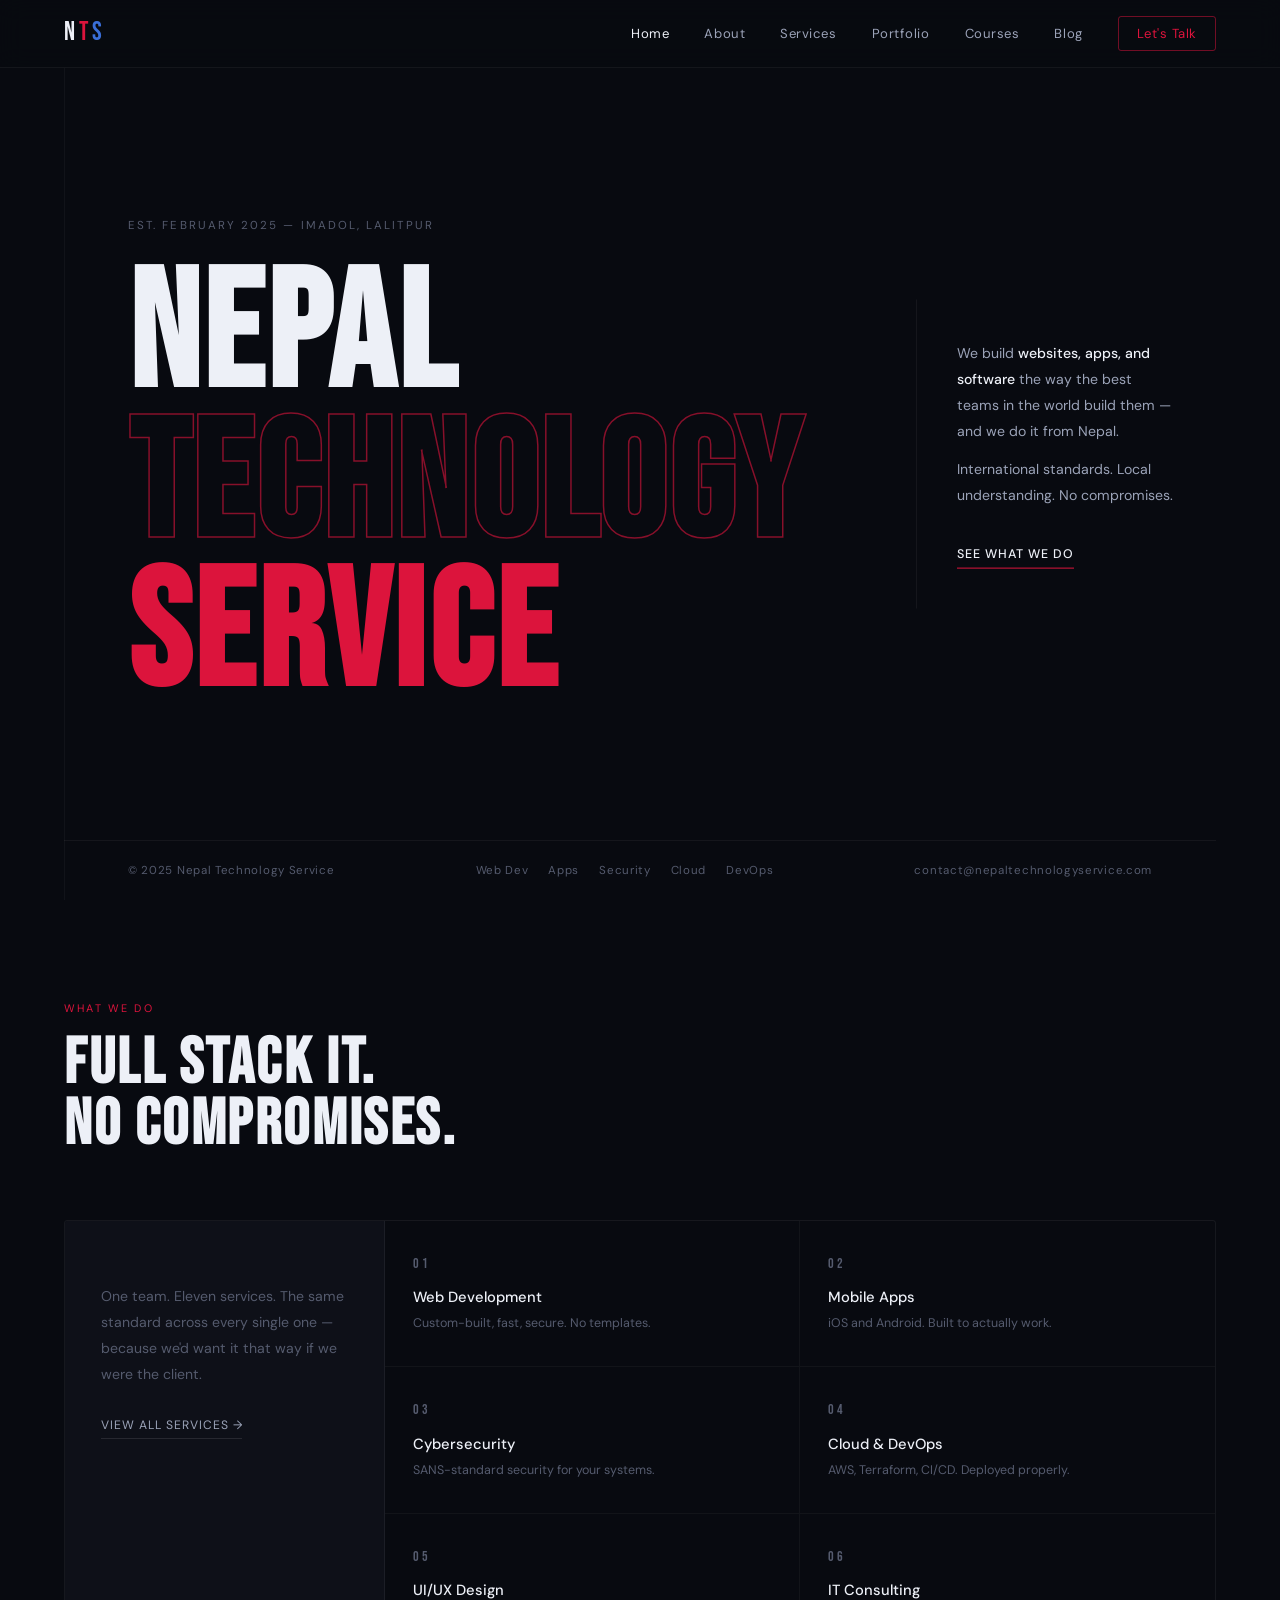
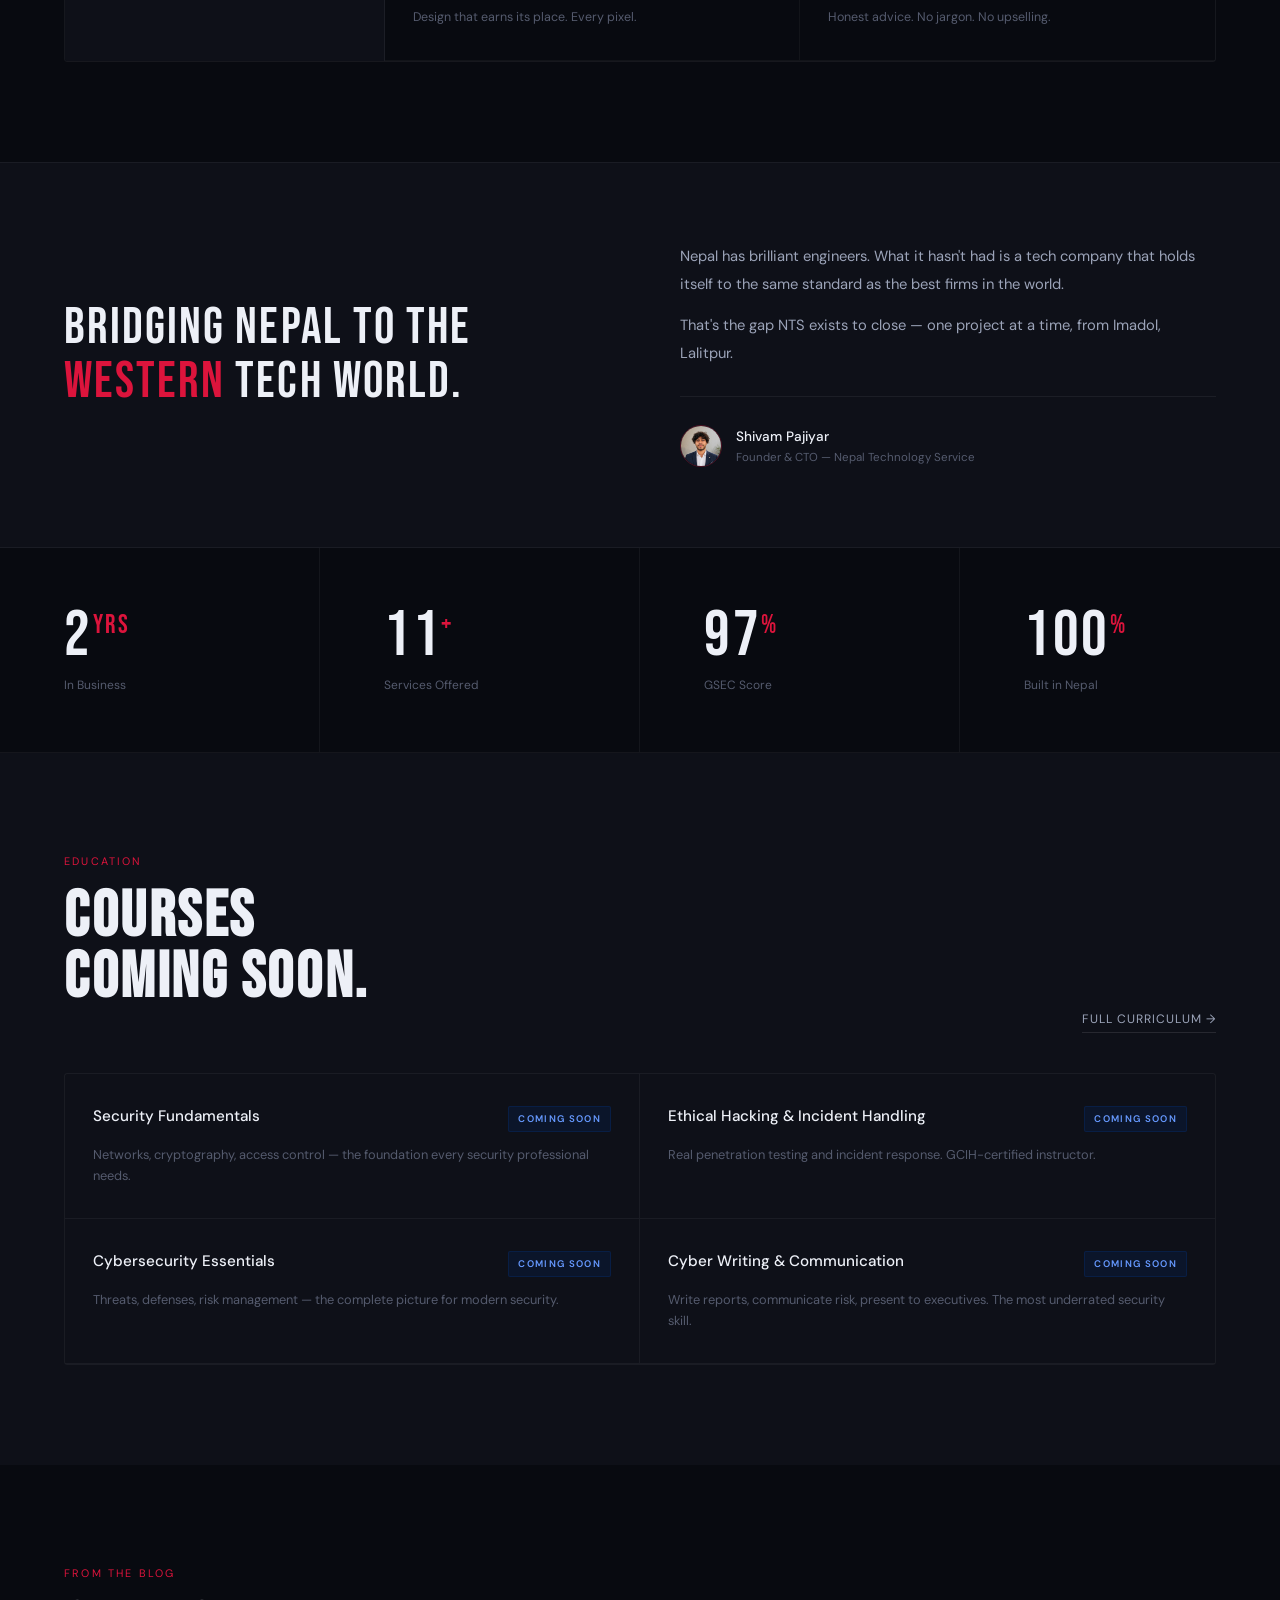
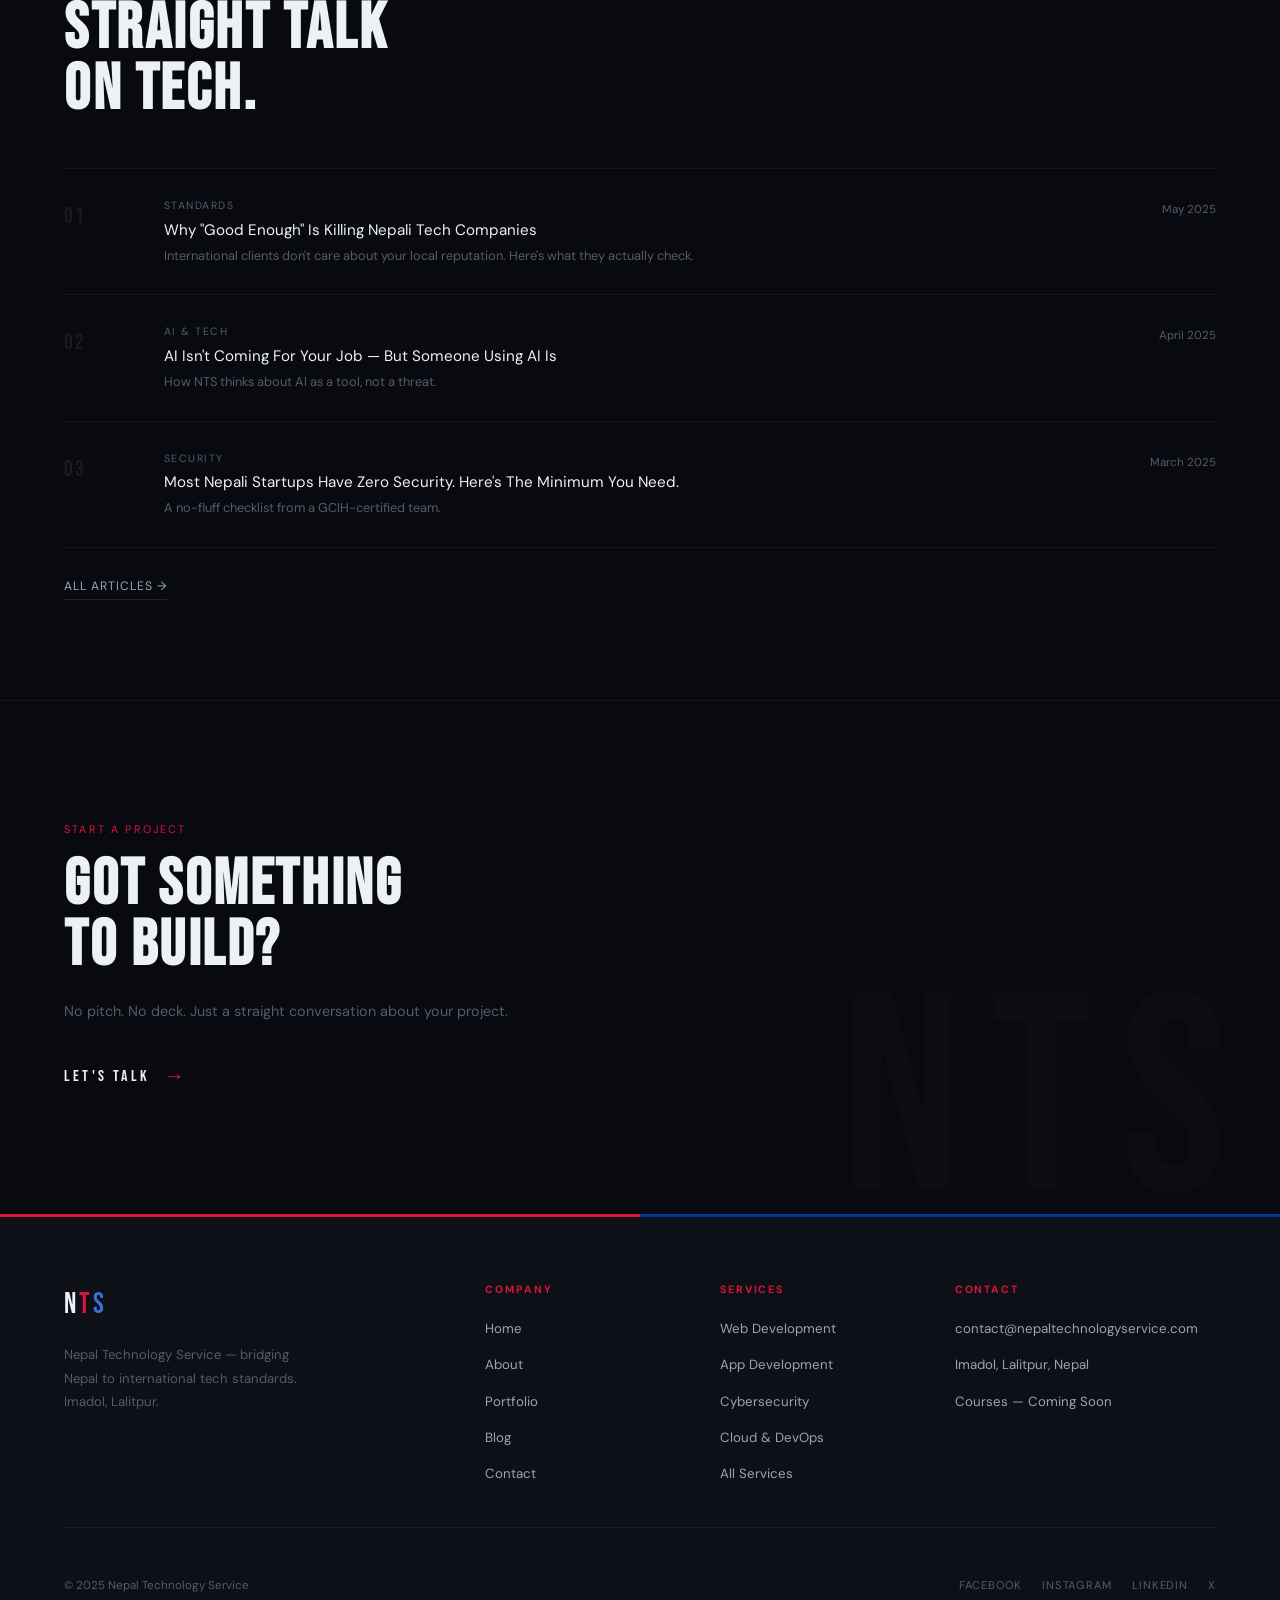
==== commit 25ee6f89: "Fix hero: "TECH" → "TECHNOLOGY" (Nepal Technology Service)" ====
--- a/index.html
+++ b/index.html
@@ -422,7 +422,7 @@
     <div class="hero-year">Est. February 2025 — Imadol, Lalitpur</div>
     <h1 class="hero-title">
       <span class="line-1">NEPAL</span>
-      <span class="line-2">TECH</span>
+      <span class="line-2">TECHNOLOGY</span>
       <span class="line-3">SERVICE</span>
     </h1>
     <div class="hero-right">
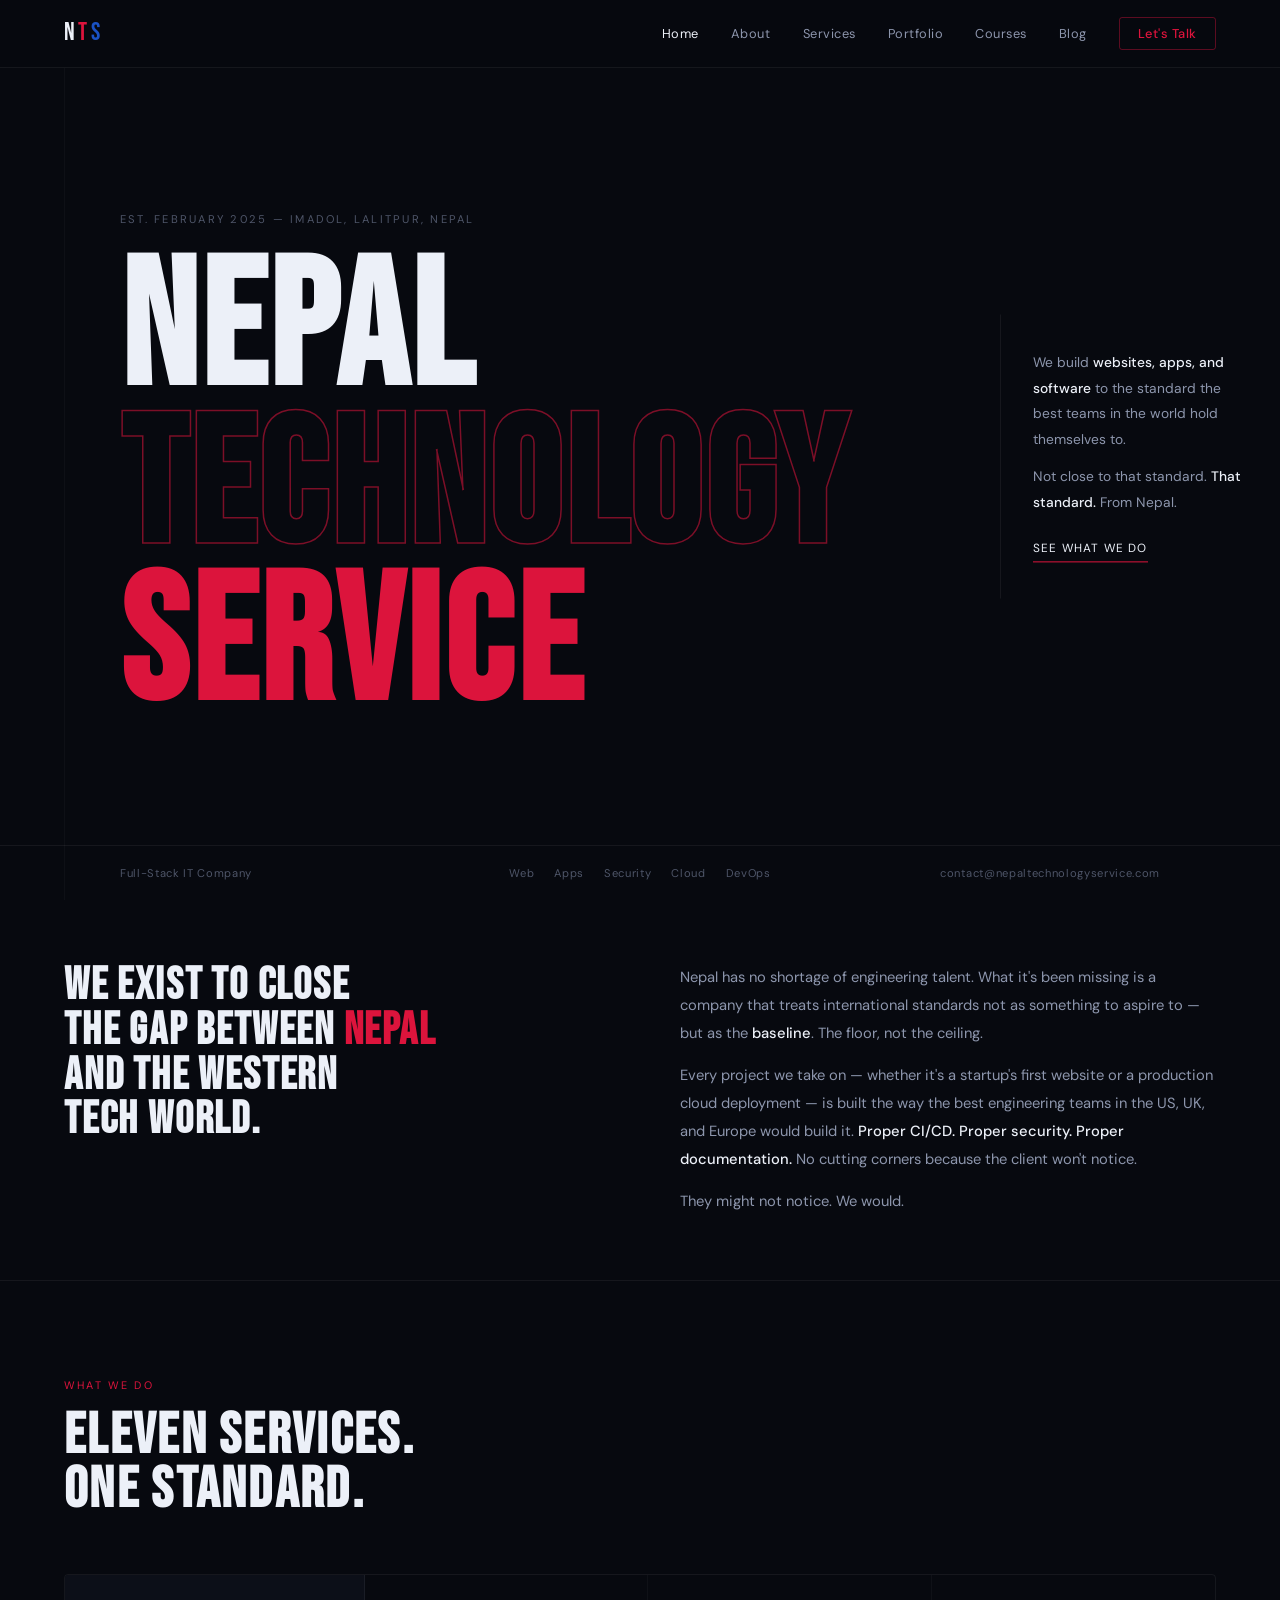
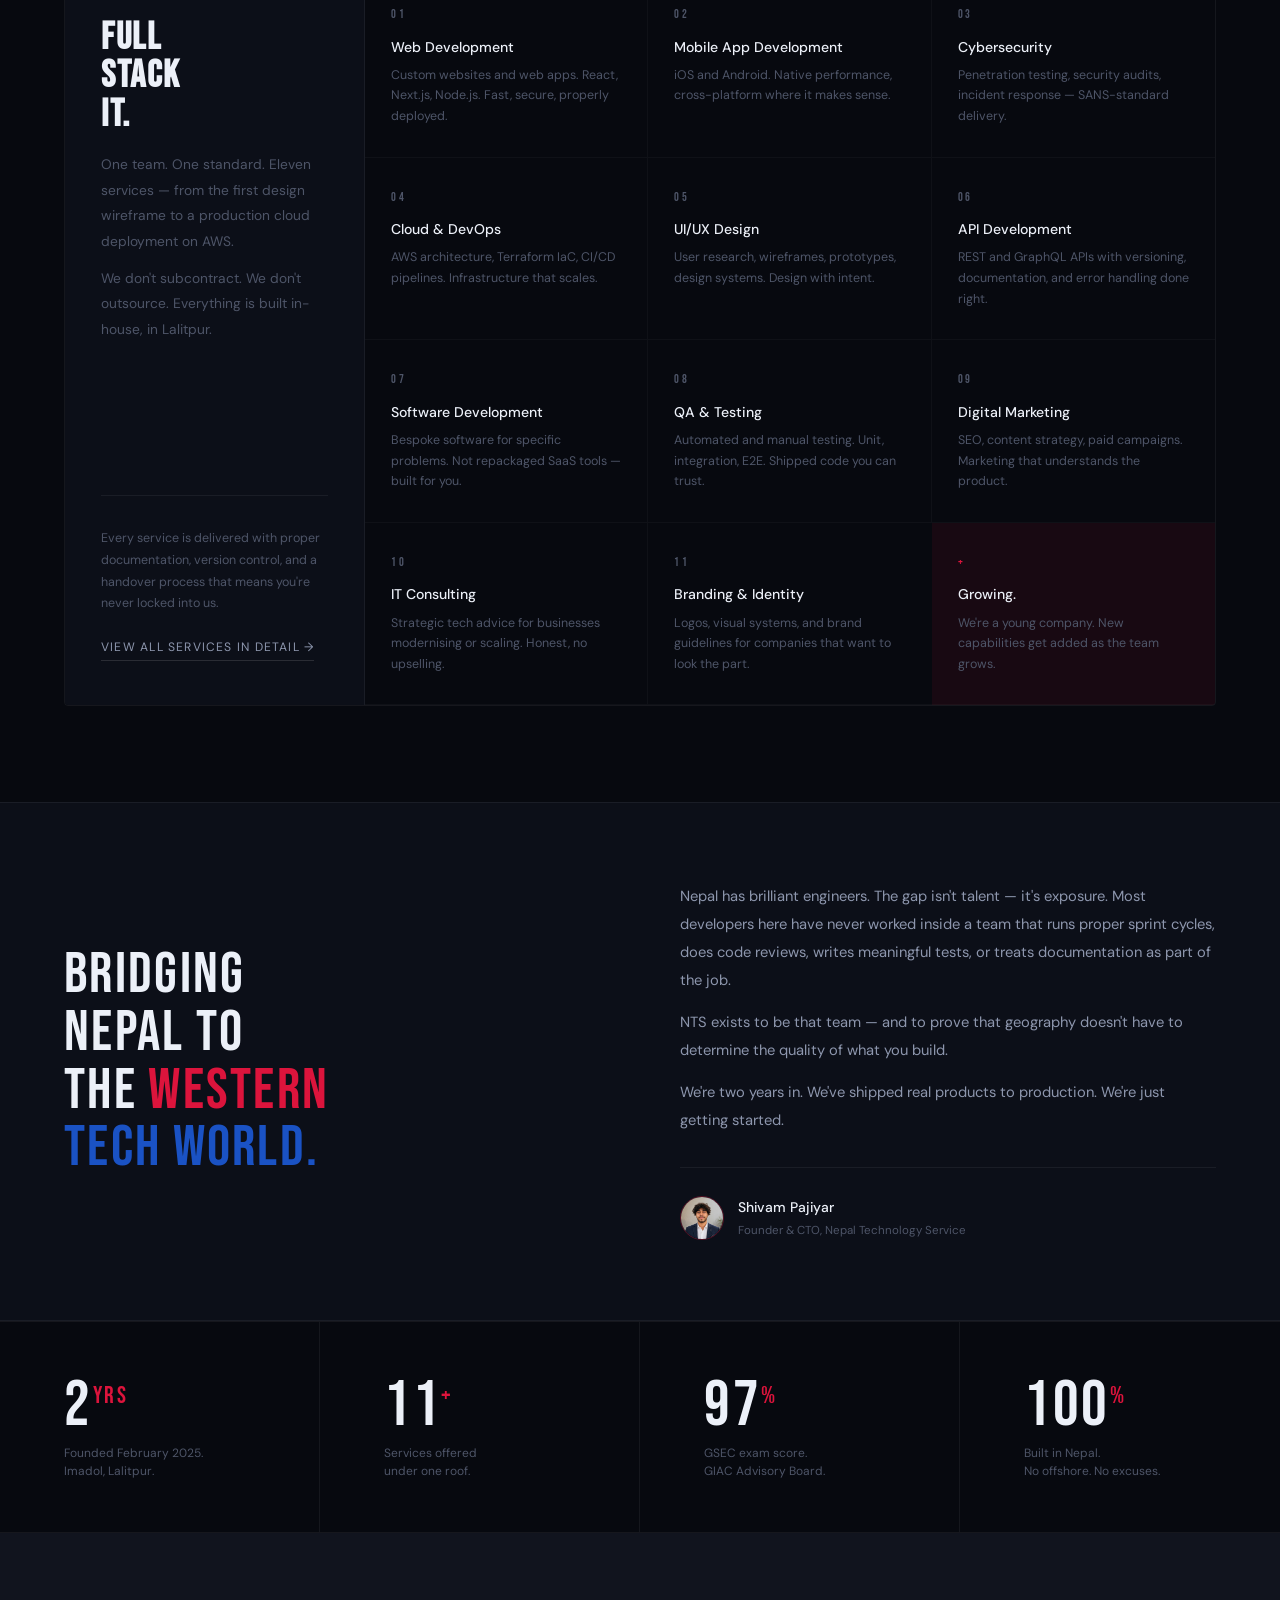
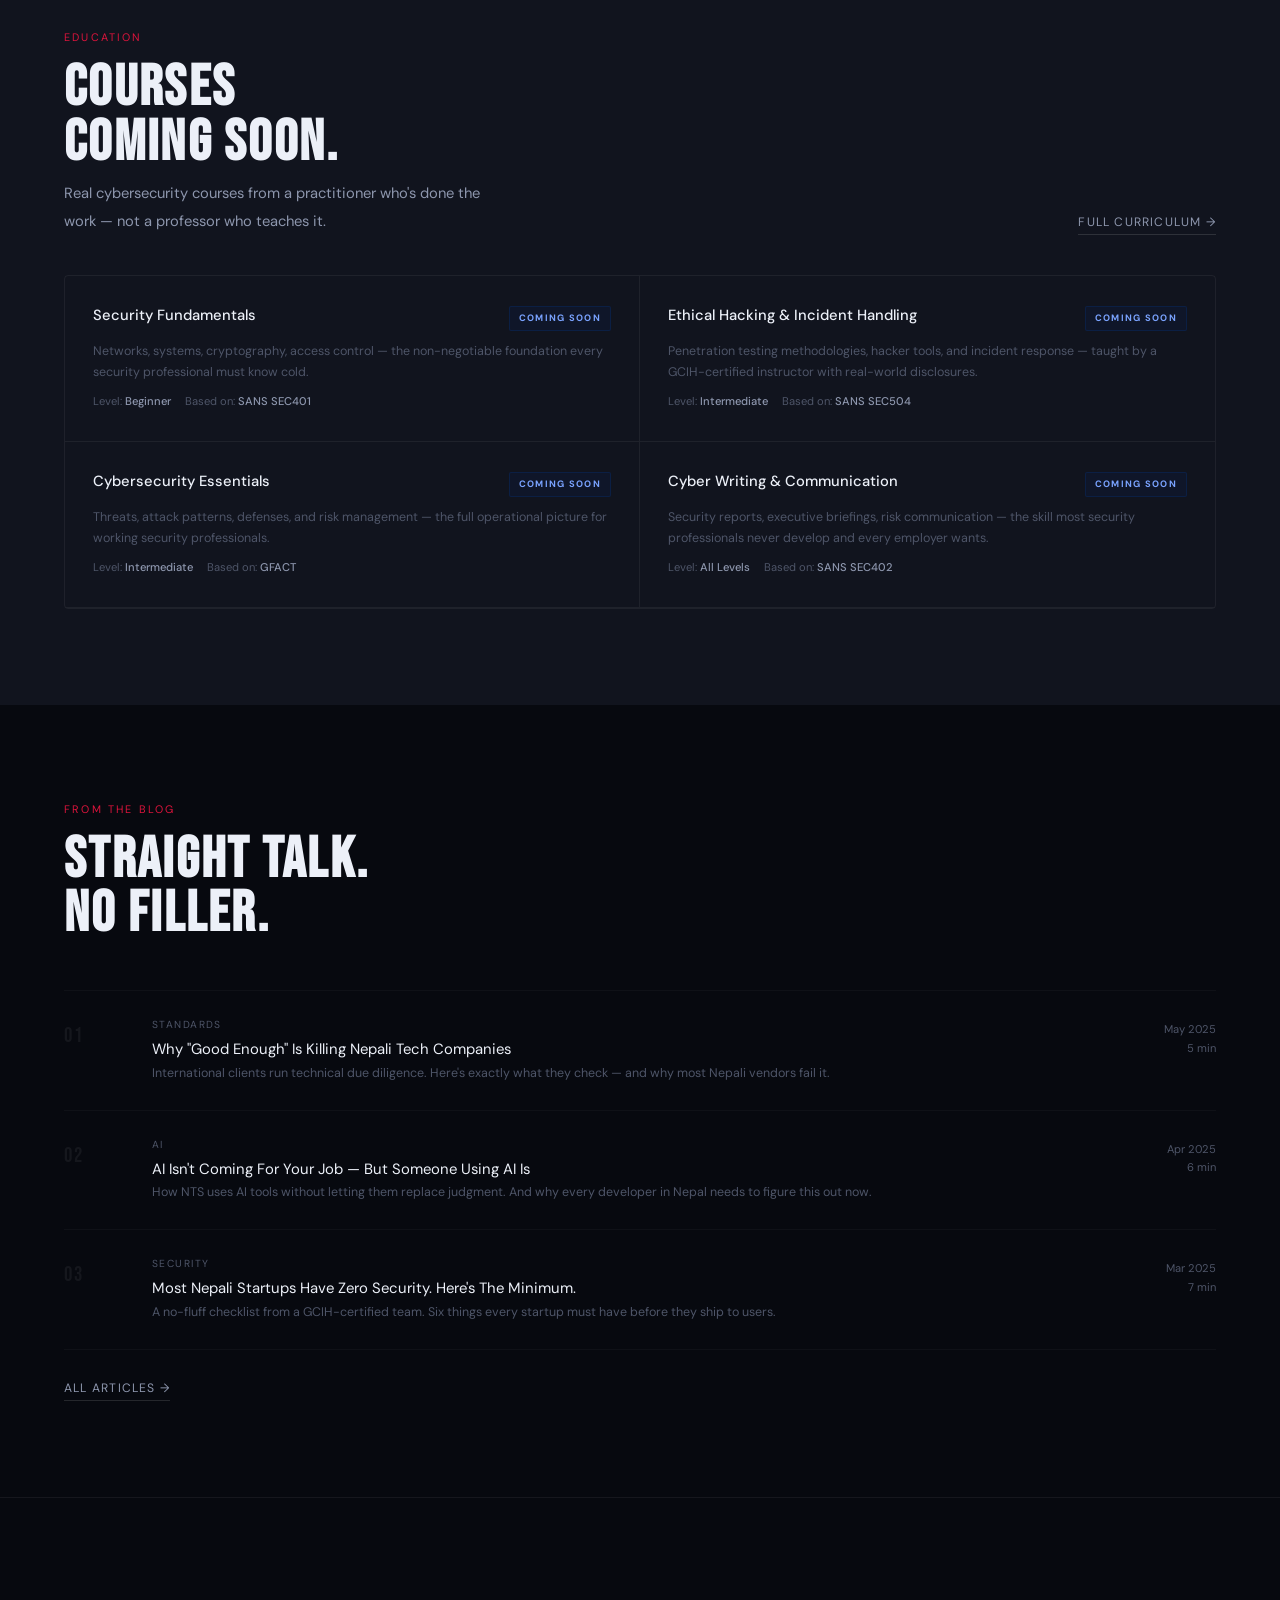
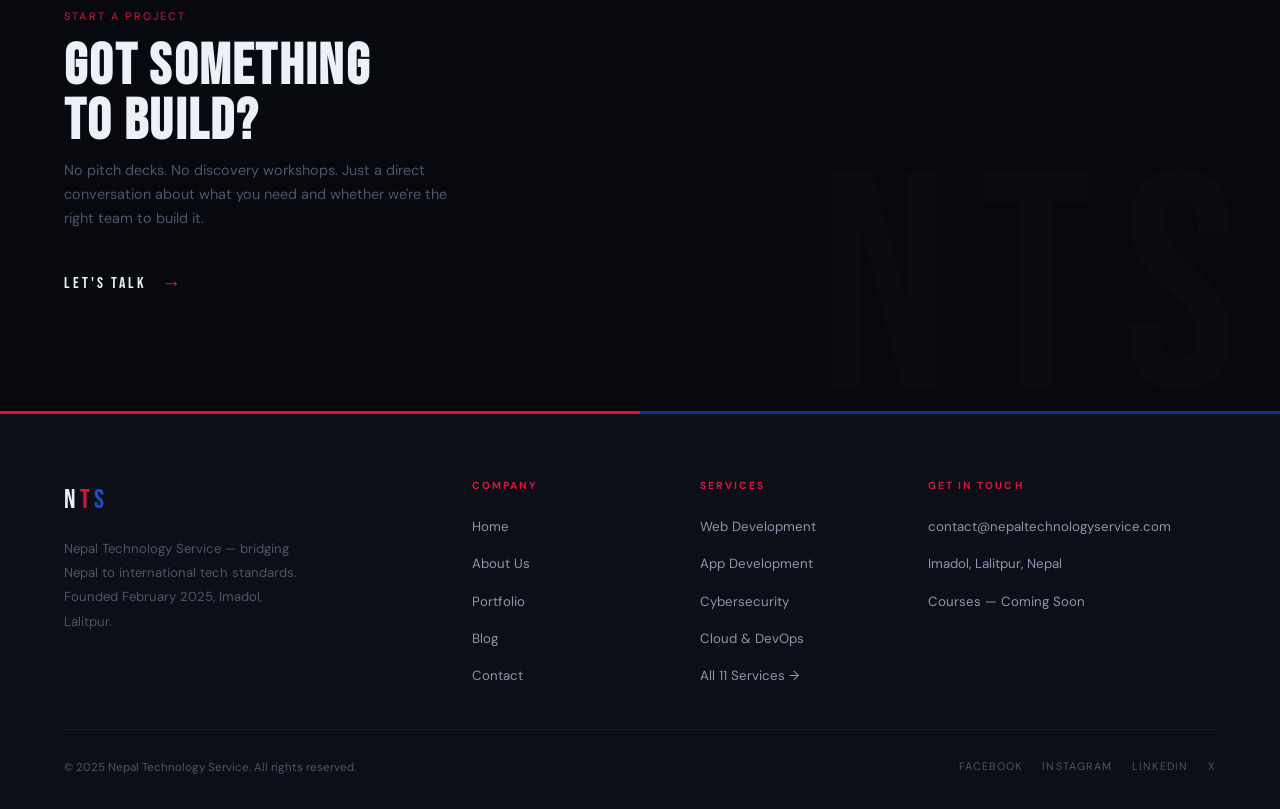
==== commit 28a3d3f9: "Site rebuild (nts3): all pages restyled, js refactor (layout.js → main.js), hero kept as 'NEPAL / TE" ====
--- a/index.html
+++ b/index.html
@@ -3,645 +3,541 @@
 <head>
   <meta charset="UTF-8" />
   <meta name="viewport" content="width=device-width, initial-scale=1.0" />
-  <title>Nepal Technology Service</title>
-  <meta name="description" content="Nepal Technology Service — web, apps, security and everything in between. Built in Lalitpur. Built different." />
-  <link rel="preconnect" href="https://fonts.googleapis.com">
-  <link href="https://fonts.googleapis.com/css2?family=Bebas+Neue&family=DM+Sans:ital,wght@0,300;0,400;0,500;1,300&display=swap" rel="stylesheet">
+  <title>Nepal Technology Service — Built Different</title>
+  <meta name="description" content="Nepal Technology Service is a full-stack IT company from Imadol, Lalitpur — bridging Nepal to international standards in web, app, security, and software development." />
+  <meta property="og:title" content="Nepal Technology Service" />
+  <meta property="og:description" content="Full-stack IT from Nepal. Web, apps, security, cloud, DevOps." />
+  <meta property="og:type" content="website" />
+  <link rel="stylesheet" href="css/style.css" />
   <style>
-    :root {
-      --red:   #DC143C;
-      --blue:  #003893;
-      --black: #080A10;
-      --off:   #0E1018;
-      --dim:   #1A1C24;
-      --muted: #555B6E;
-      --light: #9BA3B8;
-      --white: #EDF0F7;
-    }
-
-    * { margin: 0; padding: 0; box-sizing: border-box; }
-    html { scroll-behavior: smooth; }
-
-    body {
-      background: var(--black);
-      color: var(--white);
-      font-family: 'DM Sans', sans-serif;
-      font-size: 16px;
-      line-height: 1.65;
-      overflow-x: hidden;
-    }
-
-    a { color: inherit; text-decoration: none; }
-    ul { list-style: none; }
-
-    /* ── NAV ── */
-    nav {
-      position: fixed; top: 0; left: 0; right: 0; z-index: 100;
-      padding: 0 5vw;
-      height: 68px;
-      display: flex; align-items: center; justify-content: space-between;
-      border-bottom: 1px solid rgba(255,255,255,0.05);
-      background: rgba(8,10,16,0.9);
-      backdrop-filter: blur(12px);
-    }
-    .logo {
-      font-family: 'Bebas Neue', sans-serif;
-      font-size: 1.6rem; letter-spacing: 0.12em;
-      display: flex; gap: 1px;
-    }
-    .logo span:nth-child(1) { color: var(--white); }
-    .logo span:nth-child(2) { color: var(--red); }
-    .logo span:nth-child(3) { color: #3A6FD8; }
-
-    .nav-links {
-      display: flex; align-items: center; gap: 2.2rem;
-    }
-    .nav-links a {
-      font-size: 0.82rem; font-weight: 400; letter-spacing: 0.04em;
-      color: var(--light); transition: color 0.2s;
-    }
-    .nav-links a:hover { color: var(--white); }
-    .nav-links a.active { color: var(--white); }
-    .nav-contact {
-      font-size: 0.82rem; font-weight: 500;
-      border: 1px solid rgba(220,20,60,0.5);
-      color: var(--red) !important;
-      padding: 8px 18px; border-radius: 3px;
-      transition: all 0.2s !important;
-    }
-    .nav-contact:hover {
-      background: var(--red) !important;
-      color: #fff !important;
-      border-color: var(--red) !important;
-    }
-
-    /* ── HERO ── */
+    /* ── HERO ─────────────────────────────────────── */
     .hero {
       min-height: 100vh;
-      padding: 68px 5vw 0;
+      padding-top: var(--nav-h);
       display: grid;
       grid-template-rows: 1fr auto;
+      position: relative; overflow: hidden;
+    }
+    .hero-line {
+      position: absolute; left: 5vw; top: var(--nav-h); bottom: 0;
+      width: 1px; background: var(--border2); pointer-events: none;
+    }
+    .hero-body {
+      display: flex; flex-direction: column; justify-content: center;
+      padding: 64px 5vw 40px calc(5vw + 56px);
       position: relative;
-      overflow: hidden;
-    }
-
-    .hero::before {
-      content: '';
-      position: absolute; left: 5vw; top: 68px; bottom: 0;
-      width: 1px; background: rgba(255,255,255,0.04);
-    }
-
-    .hero-main {
-      display: flex; flex-direction: column;
-      justify-content: center;
-      padding: 60px 0 40px 64px;
-      position: relative;
-    }
-
-    .hero-year {
-      font-size: 0.72rem; letter-spacing: 0.18em; text-transform: uppercase;
-      color: var(--muted); margin-bottom: 28px;
-    }
-
+    }
+    .hero-eyebrow {
+      font-size: 0.7rem; letter-spacing: 0.2em; text-transform: uppercase;
+      color: var(--muted); margin-bottom: 24px;
+    }
     .hero-title {
       font-family: 'Bebas Neue', sans-serif;
-      font-size: clamp(5rem, 13vw, 13rem);
-      line-height: 0.9;
-      letter-spacing: 0.02em;
-      position: relative;
-    }
-    .hero-title .line-1 { display: block; color: var(--white); }
-    .hero-title .line-2 {
+      font-size: clamp(5.5rem, 14vw, 14rem);
+      line-height: 0.88; letter-spacing: 0.02em;
+      margin-bottom: 0;
+    }
+    .hero-title .t1 { display: block; color: var(--white); }
+    .hero-title .t2 {
       display: block; color: transparent;
-      -webkit-text-stroke: 1.5px rgba(220,20,60,0.6);
-    }
-    .hero-title .line-3 { display: block; color: var(--red); }
-
-    .hero-right {
+      -webkit-text-stroke: 1.5px rgba(220,20,60,0.55);
+    }
+    .hero-title .t3 { display: block; color: var(--red); }
+
+    .hero-aside {
       position: absolute; right: 0; top: 50%;
       transform: translateY(-50%);
-      width: 300px;
-      border-left: 1px solid rgba(255,255,255,0.05);
-      padding: 40px;
-    }
-    .hero-right p {
-      font-size: 0.88rem; color: var(--light); line-height: 1.85;
-      margin-bottom: 12px;
-    }
-    .hero-right p strong { color: var(--white); font-weight: 500; }
-    .hero-cta {
-      display: inline-block;
-      font-size: 0.78rem; font-weight: 500; letter-spacing: 0.08em;
-      text-transform: uppercase; color: var(--white);
-      border-bottom: 1px solid var(--red); padding-bottom: 3px;
-      margin-top: 24px;
+      width: 280px;
+      border-left: 1px solid var(--border);
+      padding: 36px 32px;
+    }
+    .hero-aside p {
+      font-size: 0.86rem; color: var(--light); line-height: 1.85;
+    }
+    .hero-aside p + p { margin-top: 12px; }
+    .hero-aside p strong { color: var(--white); font-weight: 500; }
+    .hero-aside-link {
+      display: inline-block; margin-top: 24px;
+      font-size: 0.74rem; letter-spacing: 0.1em; text-transform: uppercase;
+      color: var(--white); border-bottom: 1px solid var(--red); padding-bottom: 2px;
       transition: letter-spacing 0.3s;
     }
-    .hero-cta:hover { letter-spacing: 0.14em; }
-
-    .hero-bottom {
-      border-top: 1px solid rgba(255,255,255,0.05);
-      display: flex; justify-content: space-between; align-items: center;
-      padding: 20px 64px;
-      font-size: 0.72rem; color: var(--muted); letter-spacing: 0.06em;
-    }
-    .hero-bottom-services { display: flex; gap: 20px; }
-
-    /* ── UTILITIES ── */
-    .section { padding: 100px 5vw; }
-    .tag {
-      font-size: 0.68rem; letter-spacing: 0.2em; text-transform: uppercase;
-      color: var(--red); display: block; margin-bottom: 16px;
-    }
-    .h2 {
-      font-family: 'Bebas Neue', sans-serif;
-      font-size: clamp(2.8rem, 5vw, 5rem);
-      line-height: 0.95; letter-spacing: 0.04em;
-      margin-bottom: 24px;
-    }
-
-    /* ── SERVICES ── */
-    .services-wrap {
-      display: grid; grid-template-columns: 320px 1fr;
-      border: 1px solid rgba(255,255,255,0.06); border-radius: 3px; overflow: hidden;
-      margin-top: 64px;
-    }
-    .services-left {
-      padding: 48px 36px;
-      border-right: 1px solid rgba(255,255,255,0.06);
-      background: var(--off);
-      display: flex; flex-direction: column; justify-content: space-between;
-    }
-    .services-left p { font-size: 0.88rem; color: var(--muted); line-height: 1.85; margin-top: 14px; }
-    .services-all-link {
-      font-size: 0.76rem; letter-spacing: 0.08em; text-transform: uppercase;
-      color: var(--light); border-bottom: 1px solid rgba(255,255,255,0.1);
-      padding-bottom: 3px; display: inline-block; margin-top: 28px;
-      transition: color 0.2s, border-color 0.2s;
-    }
-    .services-all-link:hover { color: var(--red); border-color: var(--red); }
-    .services-right {
+    .hero-aside-link:hover { letter-spacing: 0.16em; }
+
+    .hero-footer {
+      border-top: 1px solid var(--border);
+      display: grid; grid-template-columns: 1fr auto 1fr;
+      align-items: center;
+      padding: 18px calc(5vw + 56px);
+      font-size: 0.7rem; color: var(--muted); letter-spacing: 0.06em;
+    }
+    .hero-footer-tags { display: flex; gap: 20px; justify-content: center; }
+    .hero-footer-right { text-align: right; }
+
+    /* ── INTRO STRIP ──────────────────────────────── */
+    .intro-strip {
+      padding: 64px 5vw;
+      border-bottom: 1px solid var(--border);
+      display: grid; grid-template-columns: 1fr 1fr; gap: 80px; align-items: start;
+    }
+    .intro-strip h2 {
+      font-family: 'Bebas Neue', sans-serif;
+      font-size: clamp(2rem, 3.5vw, 3.2rem);
+      line-height: 1; letter-spacing: 0.04em; color: var(--white);
+    }
+    .intro-strip h2 em { font-style: normal; color: var(--red); }
+    .intro-right p { font-size: 0.92rem; color: var(--light); line-height: 1.9; }
+    .intro-right p + p { margin-top: 14px; }
+    .intro-right p strong { color: var(--white); font-weight: 500; }
+
+    /* ── SERVICES ─────────────────────────────────── */
+    .services-layout {
+      display: grid; grid-template-columns: 300px 1fr;
+      border: 1px solid var(--border); border-radius: 4px;
+      overflow: hidden; margin-top: 56px;
+    }
+    .services-sidebar {
+      background: var(--surface); padding: 44px 36px;
+      border-right: 1px solid var(--border);
+      display: flex; flex-direction: column;
+    }
+    .services-sidebar h3 {
+      font-family: 'Bebas Neue', sans-serif;
+      font-size: 2.4rem; letter-spacing: 0.04em; line-height: 1;
+      margin-bottom: 18px;
+    }
+    .services-sidebar p { font-size: 0.86rem; color: var(--muted); line-height: 1.85; }
+    .services-sidebar-note {
+      margin-top: auto; padding-top: 32px;
+      border-top: 1px solid var(--border);
+      font-size: 0.78rem; color: var(--muted); line-height: 1.75;
+    }
+    .services-grid {
+      display: grid; grid-template-columns: 1fr 1fr 1fr;
+    }
+    .svc-item {
+      padding: 30px 26px;
+      border-right: 1px solid var(--border2);
+      border-bottom: 1px solid var(--border2);
+      transition: background 0.25s;
+      position: relative;
+    }
+    .svc-item:hover { background: var(--red-dim); }
+    .svc-item::before {
+      content: ''; position: absolute; top: 0; left: 0; right: 0; height: 2px;
+      background: var(--red); transform: scaleX(0); transform-origin: left;
+      transition: transform 0.35s;
+    }
+    .svc-item:hover::before { transform: scaleX(1); }
+    .svc-item:nth-child(3n) { border-right: none; }
+    .svc-num {
+      font-family: 'Bebas Neue', sans-serif;
+      font-size: 0.78rem; letter-spacing: 0.22em; color: var(--muted);
+      margin-bottom: 10px;
+    }
+    .svc-item h4 { font-size: 0.88rem; font-weight: 500; margin-bottom: 6px; }
+    .svc-item p { font-size: 0.78rem; color: var(--muted); line-height: 1.65; }
+
+    /* ── MISSION ──────────────────────────────────── */
+    .mission-block {
+      background: var(--surface);
+      border-top: 1px solid var(--border);
+      border-bottom: 1px solid var(--border);
+      padding: 80px 5vw;
       display: grid; grid-template-columns: 1fr 1fr;
-    }
-    .svc {
-      padding: 32px 28px;
-      border-bottom: 1px solid rgba(255,255,255,0.04);
-      border-right: 1px solid rgba(255,255,255,0.04);
+      gap: 80px; align-items: center;
+    }
+    .mission-left .big-q {
+      font-family: 'Bebas Neue', sans-serif;
+      font-size: clamp(2.4rem, 4.5vw, 4.5rem);
+      line-height: 1.0; letter-spacing: 0.04em;
+    }
+    .mission-left .big-q em { font-style: normal; color: var(--red); }
+    .mission-left .big-q span { color: var(--blue-mid); }
+    .mission-right p { font-size: 0.92rem; color: var(--light); line-height: 1.9; }
+    .mission-right p + p { margin-top: 14px; }
+    .founder-card {
+      display: flex; align-items: center; gap: 14px;
+      margin-top: 32px; padding-top: 28px;
+      border-top: 1px solid var(--border);
+    }
+    .founder-card img {
+      width: 44px; height: 44px; border-radius: 50%;
+      object-fit: cover; object-position: center top;
+      border: 1px solid rgba(220,20,60,0.35);
+      flex-shrink: 0;
+    }
+    .founder-name { font-size: 0.87rem; font-weight: 500; }
+    .founder-role { font-size: 0.72rem; color: var(--muted); margin-top: 2px; }
+
+    /* ── NUMBERS ──────────────────────────────────── */
+    /* inherited from style.css */
+
+    /* ── COURSES TEASER ───────────────────────────── */
+    .courses-teaser { background: var(--surface2); }
+    .courses-head {
+      display: flex; justify-content: space-between;
+      align-items: flex-end; margin-bottom: 40px; flex-wrap: wrap; gap: 16px;
+    }
+    .courses-4 {
+      display: grid; grid-template-columns: 1fr 1fr;
+      border: 1px solid var(--border); border-radius: 4px; overflow: hidden;
+    }
+    .course-cell {
+      padding: 30px 28px;
+      border-right: 1px solid var(--border);
+      border-bottom: 1px solid var(--border);
       transition: background 0.25s;
     }
-    .svc:hover { background: rgba(220,20,60,0.04); }
-    .svc:nth-child(even) { border-right: none; }
-    .svc-num {
-      font-family: 'Bebas Neue', sans-serif;
-      font-size: 0.85rem; letter-spacing: 0.2em; color: var(--muted);
-      margin-bottom: 10px;
-    }
-    .svc h3 { font-size: 0.92rem; font-weight: 500; margin-bottom: 5px; }
-    .svc p { font-size: 0.78rem; color: var(--muted); line-height: 1.6; }
-
-    /* ── MISSION ── */
-    .mission-strip {
-      border-top: 1px solid rgba(255,255,255,0.05);
-      border-bottom: 1px solid rgba(255,255,255,0.05);
-      background: var(--off);
-      padding: 80px 5vw;
-      display: grid; grid-template-columns: 1fr 1fr; gap: 80px; align-items: center;
-    }
-    .mission-quote {
-      font-family: 'Bebas Neue', sans-serif;
-      font-size: clamp(2.4rem, 4vw, 4rem);
-      line-height: 1.05; letter-spacing: 0.04em;
-    }
-    .mission-quote em { font-style: normal; color: var(--red); }
-    .mission-body p { font-size: 0.92rem; color: var(--light); line-height: 1.9; }
-    .mission-body p + p { margin-top: 14px; }
-    .mission-founder {
-      display: flex; align-items: center; gap: 14px;
-      margin-top: 28px; padding-top: 28px;
-      border-top: 1px solid rgba(255,255,255,0.06);
-    }
-    .mission-founder img {
-      width: 42px; height: 42px; border-radius: 50%;
-      object-fit: cover; object-position: top;
-      border: 1px solid rgba(220,20,60,0.3);
-    }
-    .mission-founder-name { font-size: 0.85rem; font-weight: 500; }
-    .mission-founder-role { font-size: 0.72rem; color: var(--muted); }
-
-    /* ── NUMBERS ── */
-    .numbers {
-      display: grid; grid-template-columns: repeat(4,1fr);
-      border-bottom: 1px solid rgba(255,255,255,0.05);
-    }
-    .num-block {
-      padding: 56px 5vw;
-      border-right: 1px solid rgba(255,255,255,0.05);
-    }
-    .num-block:last-child { border-right: none; }
-    .num-val {
-      font-family: 'Bebas Neue', sans-serif;
-      font-size: clamp(3rem,5vw,5.5rem);
-      line-height: 1; letter-spacing: 0.04em;
-    }
-    .num-val sup { font-size: 0.4em; color: var(--red); vertical-align: super; }
-    .num-label { font-size: 0.75rem; color: var(--muted); margin-top: 8px; }
-
-    /* ── COURSES ── */
-    .courses-section { background: var(--off); }
-    .courses-header {
-      display: flex; justify-content: space-between; align-items: flex-end;
-      margin-bottom: 40px; flex-wrap: wrap; gap: 20px;
-    }
-    .courses-grid {
-      display: grid; grid-template-columns: repeat(2,1fr);
-      border: 1px solid rgba(255,255,255,0.05); border-radius: 3px; overflow: hidden;
-    }
-    .course-item {
-      padding: 32px 28px;
-      border-bottom: 1px solid rgba(255,255,255,0.05);
-      border-right: 1px solid rgba(255,255,255,0.05);
-      transition: background 0.25s;
-    }
-    .course-item:nth-child(even) { border-right: none; }
-    .course-item:hover { background: var(--dim); }
-    .course-item-top {
-      display: flex; justify-content: space-between;
-      align-items: flex-start; gap: 12px; margin-bottom: 12px;
-    }
-    .course-item h3 { font-size: 0.95rem; font-weight: 500; line-height: 1.35; }
-    .course-cs {
-      font-size: 0.6rem; font-weight: 600; letter-spacing: 0.14em;
-      text-transform: uppercase; background: rgba(0,56,147,0.15);
-      color: #6699ff; border: 1px solid rgba(0,56,147,0.25);
-      padding: 4px 9px; border-radius: 2px; white-space: nowrap; flex-shrink: 0;
-    }
-    .course-item p { font-size: 0.8rem; color: var(--muted); line-height: 1.65; }
-
-    /* ── BLOG ── */
-    .blog-list { margin-top: 48px; }
-    .blog-post {
-      display: grid; grid-template-columns: 72px 1fr auto;
-      gap: 28px; align-items: start;
-      padding: 28px 0;
-      border-bottom: 1px solid rgba(255,255,255,0.05);
+    .course-cell:nth-child(even) { border-right: none; }
+    .course-cell:hover { background: var(--blue-dim); }
+    .course-top {
+      display: flex; align-items: flex-start;
+      justify-content: space-between; gap: 10px; margin-bottom: 10px;
+    }
+    .course-cell h4 { font-size: 0.92rem; font-weight: 500; line-height: 1.35; }
+    .cs-badge {
+      font-size: 0.58rem; font-weight: 700; letter-spacing: 0.14em;
+      text-transform: uppercase; white-space: nowrap; flex-shrink: 0;
+      padding: 4px 9px; border-radius: 2px;
+      background: var(--blue-dim); color: #7AA3FF;
+      border: 1px solid rgba(0,56,147,0.25);
+    }
+    .course-cell p { font-size: 0.78rem; color: var(--muted); line-height: 1.65; }
+    .course-cell .course-meta {
+      margin-top: 10px; font-size: 0.7rem; color: var(--muted);
+      display: flex; gap: 14px;
+    }
+    .course-meta span strong { color: var(--light); font-weight: 500; }
+
+    /* ── BLOG TEASER ──────────────────────────────── */
+    .blog-rows { margin-top: 48px; }
+    .blog-row {
+      display: grid; grid-template-columns: 64px 1fr 90px;
+      gap: 24px; align-items: start;
+      padding: 26px 0;
+      border-bottom: 1px solid var(--border2);
       transition: opacity 0.2s;
     }
-    .blog-post:first-child { border-top: 1px solid rgba(255,255,255,0.05); }
-    .blog-post:hover .blog-title { color: var(--red); }
-    .blog-num {
-      font-family: 'Bebas Neue', sans-serif;
-      font-size: 1.4rem; color: rgba(255,255,255,0.07);
+    .blog-row:first-child { border-top: 1px solid var(--border2); }
+    .blog-row:hover .blog-row-title { color: var(--red); }
+    .blog-idx {
+      font-family: 'Bebas Neue', sans-serif;
+      font-size: 1.3rem; color: rgba(255,255,255,0.06);
       letter-spacing: 0.08em; padding-top: 2px;
     }
-    .blog-cat {
-      font-size: 0.66rem; letter-spacing: 0.14em; text-transform: uppercase;
+    .blog-row-cat {
+      font-size: 0.64rem; letter-spacing: 0.14em; text-transform: uppercase;
       color: var(--muted); margin-bottom: 5px;
     }
-    .blog-title {
-      font-size: 0.95rem; font-weight: 400; line-height: 1.4;
-      color: var(--white); margin-bottom: 5px; transition: color 0.2s;
-    }
-    .blog-excerpt { font-size: 0.8rem; color: var(--muted); line-height: 1.6; }
-    .blog-date { font-size: 0.72rem; color: var(--muted); white-space: nowrap; padding-top: 3px; }
-
-    /* ── CTA ── */
-    .cta-block {
-      padding: 120px 5vw;
-      border-top: 1px solid rgba(255,255,255,0.05);
+    .blog-row-title {
+      font-size: 0.93rem; font-weight: 400; line-height: 1.4;
+      color: var(--white); margin-bottom: 4px; transition: color 0.2s;
+    }
+    .blog-row-sub { font-size: 0.78rem; color: var(--muted); line-height: 1.6; }
+    .blog-row-date { font-size: 0.7rem; color: var(--muted); text-align: right; padding-top: 3px; }
+
+    /* ── CTA ──────────────────────────────────────── */
+    .cta-section {
+      padding: 110px 5vw;
+      border-top: 1px solid var(--border);
       position: relative; overflow: hidden;
     }
-    .cta-block::after {
+    .cta-section::after {
       content: 'NTS';
-      position: absolute; right: 2vw; bottom: -2rem;
-      font-family: 'Bebas Neue', sans-serif;
-      font-size: 22vw; color: rgba(255,255,255,0.012);
-      line-height: 1; letter-spacing: 0.1em; pointer-events: none;
-    }
-    .cta-block p { color: var(--muted); font-size: 0.9rem; margin-bottom: 36px; }
-    .cta-link {
-      font-family: 'Bebas Neue', sans-serif;
-      font-size: 1rem; letter-spacing: 0.2em;
-      color: var(--white); display: inline-flex; align-items: center; gap: 14px;
+      position: absolute; right: 1vw; bottom: -3vw;
+      font-family: 'Bebas Neue', sans-serif;
+      font-size: 24vw; letter-spacing: 0.1em;
+      color: rgba(255,255,255,0.013); pointer-events: none; line-height: 1;
+    }
+    .cta-section .h2 { margin-bottom: 10px; }
+    .cta-section p { font-size: 0.9rem; color: var(--muted); margin-bottom: 36px; max-width: 400px; }
+    .cta-action {
+      display: inline-flex; align-items: center; gap: 14px;
+      font-family: 'Bebas Neue', sans-serif;
+      font-size: 1rem; letter-spacing: 0.18em; color: var(--white);
       transition: gap 0.3s;
     }
-    .cta-link span { color: var(--red); font-size: 1.3rem; }
-    .cta-link:hover { gap: 22px; }
-
-    /* ── FOOTER ── */
-    footer {
-      background: var(--off);
-      border-top: 3px solid transparent;
-      border-image: linear-gradient(90deg, var(--red) 50%, var(--blue) 50%) 1;
-      padding: 64px 5vw 32px;
-    }
-    .footer-grid {
-      display: grid; grid-template-columns: 2fr 1fr 1fr 1.4fr;
-      gap: 48px; margin-bottom: 48px;
-      padding-bottom: 40px; border-bottom: 1px solid rgba(255,255,255,0.05);
-    }
-    .footer-logo {
-      font-family: 'Bebas Neue', sans-serif; font-size: 1.8rem;
-      letter-spacing: 0.1em; margin-bottom: 14px;
-    }
-    .footer-brand p { font-size: 0.82rem; color: var(--muted); line-height: 1.8; max-width: 240px; }
-    .footer-col h4 {
-      font-size: 0.66rem; letter-spacing: 0.18em; text-transform: uppercase;
-      color: var(--red); margin-bottom: 16px;
-    }
-    .footer-col li + li { margin-top: 10px; }
-    .footer-col a { font-size: 0.83rem; color: var(--light); transition: color 0.2s; }
-    .footer-col a:hover { color: var(--white); }
-    .footer-bottom {
-      display: flex; justify-content: space-between; align-items: center;
-      font-size: 0.72rem; color: var(--muted);
-    }
-    .footer-socials { display: flex; gap: 20px; }
-    .footer-socials a {
-      font-size: 0.7rem; color: var(--muted); letter-spacing: 0.08em;
-      text-transform: uppercase; transition: color 0.2s;
-    }
-    .footer-socials a:hover { color: var(--white); }
-
-    /* ── HAMBURGER ── */
-    .hamburger { display: none; flex-direction: column; gap: 5px; cursor: pointer; }
-    .hamburger span { width: 22px; height: 1px; background: var(--white); }
-
-    /* ── RESPONSIVE ── */
+    .cta-action .arr { color: var(--red); font-size: 1.3rem; transition: transform 0.3s; }
+    .cta-action:hover { gap: 22px; }
+
+    /* ── RESPONSIVE ───────────────────────────────── */
     @media (max-width: 960px) {
-      .hero-right { display: none; }
-      .hero-main { padding-left: 32px; }
-      .hero-bottom { padding: 20px 32px; }
-      .services-wrap { grid-template-columns: 1fr; }
-      .services-right { grid-template-columns: 1fr; }
-      .mission-strip { grid-template-columns: 1fr; gap: 40px; }
-      .numbers { grid-template-columns: 1fr 1fr; }
-      .num-block { border-bottom: 1px solid rgba(255,255,255,0.05); }
-      .courses-grid { grid-template-columns: 1fr; }
-      .footer-grid { grid-template-columns: 1fr 1fr; gap: 32px; }
-      .nav-links { display: none; }
-      .hamburger { display: flex; }
-      nav.open .nav-links {
-        display: flex; flex-direction: column;
-        position: fixed; top: 68px; left: 0; right: 0;
-        background: var(--off); padding: 28px 5vw; gap: 20px;
-        border-bottom: 1px solid rgba(255,255,255,0.05);
-      }
-      .blog-post { grid-template-columns: 1fr; gap: 6px; }
-      .blog-num { display: none; }
-    }
-    @media (max-width: 560px) {
-      .numbers { grid-template-columns: 1fr; }
-      .footer-grid { grid-template-columns: 1fr; }
-      .footer-bottom { flex-direction: column; gap: 16px; }
+      .hero-aside { display: none; }
+      .hero-body { padding-left: calc(5vw + 20px); }
+      .hero-footer { padding: 18px 5vw; grid-template-columns: 1fr; gap: 10px; }
+      .hero-footer-tags { justify-content: flex-start; }
+      .hero-footer-right { text-align: left; }
+      .intro-strip { grid-template-columns: 1fr; gap: 32px; }
+      .services-layout { grid-template-columns: 1fr; }
+      .services-grid { grid-template-columns: 1fr 1fr; }
+      .mission-block { grid-template-columns: 1fr; gap: 40px; }
+      .courses-4 { grid-template-columns: 1fr; }
+      .blog-row { grid-template-columns: 1fr; gap: 6px; }
+      .blog-idx { display: none; }
+      .blog-row-date { text-align: left; }
+    }
+    @media (max-width: 600px) {
       .hero-title { font-size: clamp(4rem, 18vw, 7rem); }
-      .courses-grid { grid-template-columns: 1fr; }
+      .services-grid { grid-template-columns: 1fr; }
+      .svc-item:nth-child(3n) { border-right: none; }
+      .svc-item { border-right: none; }
+      .courses-4 { grid-template-columns: 1fr; }
     }
   </style>
 </head>
 <body>
-
-<nav id="nav">
-  <a href="index.html" class="logo">
-    <span>N</span><span>T</span><span>S</span>
-  </a>
-  <ul class="nav-links">
-    <li><a href="index.html" class="active">Home</a></li>
-    <li><a href="about.html">About</a></li>
-    <li><a href="services.html">Services</a></li>
-    <li><a href="portfolio.html">Portfolio</a></li>
-    <li><a href="courses.html">Courses</a></li>
-    <li><a href="blog.html">Blog</a></li>
-    <li><a href="contact.html" class="nav-contact">Let's Talk</a></li>
-  </ul>
-  <div class="hamburger" id="ham"><span></span><span></span><span></span></div>
-</nav>
+<div id="nav-ph"></div>
 
 <!-- HERO -->
 <section class="hero">
-  <div class="hero-main">
-    <div class="hero-year">Est. February 2025 — Imadol, Lalitpur</div>
+  <div class="hero-line"></div>
+  <div class="hero-body">
+    <div class="hero-eyebrow">Est. February 2025 — Imadol, Lalitpur, Nepal</div>
     <h1 class="hero-title">
-      <span class="line-1">NEPAL</span>
-      <span class="line-2">TECHNOLOGY</span>
-      <span class="line-3">SERVICE</span>
+      <span class="t1">NEPAL</span>
+      <span class="t2">TECHNOLOGY</span>
+      <span class="t3">SERVICE</span>
     </h1>
-    <div class="hero-right">
-      <p>We build <strong>websites, apps, and software</strong> the way the best teams in the world build them — and we do it from Nepal.</p>
-      <p>International standards. Local understanding. No compromises.</p>
-      <a href="services.html" class="hero-cta">See what we do</a>
-    </div>
-  </div>
-  <div class="hero-bottom">
-    <span>© 2025 Nepal Technology Service</span>
-    <div class="hero-bottom-services">
-      <span>Web Dev</span>
-      <span>Apps</span>
-      <span>Security</span>
-      <span>Cloud</span>
-      <span>DevOps</span>
-    </div>
-    <span>contact@nepaltechnologyservice.com</span>
+    <div class="hero-aside">
+      <p>We build <strong>websites, apps, and software</strong> to the standard the best teams in the world hold themselves to.</p>
+      <p>Not close to that standard. <strong>That standard.</strong> From Nepal.</p>
+      <a href="services.html" class="hero-aside-link">See what we do</a>
+    </div>
+  </div>
+  <div class="hero-footer">
+    <span>Full-Stack IT Company</span>
+    <div class="hero-footer-tags">
+      <span>Web</span><span>Apps</span><span>Security</span><span>Cloud</span><span>DevOps</span>
+    </div>
+    <span class="hero-footer-right">contact@nepaltechnologyservice.com</span>
   </div>
 </section>
+
+<!-- INTRO -->
+<div class="intro-strip">
+  <h2>WE EXIST TO CLOSE<br>THE GAP BETWEEN <em>NEPAL</em><br>AND THE WESTERN<br>TECH WORLD.</h2>
+  <div class="intro-right">
+    <p>Nepal has no shortage of engineering talent. What it's been missing is a company that treats international standards not as something to aspire to — but as the <strong>baseline</strong>. The floor, not the ceiling.</p>
+    <p>Every project we take on — whether it's a startup's first website or a production cloud deployment — is built the way the best engineering teams in the US, UK, and Europe would build it. <strong>Proper CI/CD. Proper security. Proper documentation.</strong> No cutting corners because the client won't notice.</p>
+    <p>They might not notice. We would.</p>
+  </div>
+</div>
 
 <!-- SERVICES -->
 <section class="section">
-  <span class="tag">What We Do</span>
-  <h2 class="h2">FULL STACK IT.<br>NO COMPROMISES.</h2>
-  <div class="services-wrap">
-    <div class="services-left">
+  <span class="label">What We Do</span>
+  <h2 class="h2">ELEVEN SERVICES.<br>ONE STANDARD.</h2>
+  <div class="services-layout" data-reveal>
+    <div class="services-sidebar">
       <div>
-        <p>One team. Eleven services. The same standard across every single one — because we'd want it that way if we were the client.</p>
-        <a href="services.html" class="services-all-link">View all services →</a>
-      </div>
-    </div>
-    <div class="services-right">
-      <div class="svc"><div class="svc-num">01</div><h3>Web Development</h3><p>Custom-built, fast, secure. No templates.</p></div>
-      <div class="svc"><div class="svc-num">02</div><h3>Mobile Apps</h3><p>iOS and Android. Built to actually work.</p></div>
-      <div class="svc"><div class="svc-num">03</div><h3>Cybersecurity</h3><p>SANS-standard security for your systems.</p></div>
-      <div class="svc"><div class="svc-num">04</div><h3>Cloud & DevOps</h3><p>AWS, Terraform, CI/CD. Deployed properly.</p></div>
-      <div class="svc"><div class="svc-num">05</div><h3>UI/UX Design</h3><p>Design that earns its place. Every pixel.</p></div>
-      <div class="svc"><div class="svc-num">06</div><h3>IT Consulting</h3><p>Honest advice. No jargon. No upselling.</p></div>
+        <h3>FULL<br>STACK<br>IT.</h3>
+        <p>One team. One standard. Eleven services — from the first design wireframe to a production cloud deployment on AWS.</p>
+        <p style="margin-top:12px;">We don't subcontract. We don't outsource. Everything is built in-house, in Lalitpur.</p>
+      </div>
+      <div class="services-sidebar-note">
+        Every service is delivered with proper documentation, version control, and a handover process that means you're never locked into us.
+        <br><br>
+        <a href="services.html" class="text-link">View all services in detail →</a>
+      </div>
+    </div>
+    <div class="services-grid">
+      <div class="svc-item">
+        <div class="svc-num">01</div>
+        <h4>Web Development</h4>
+        <p>Custom websites and web apps. React, Next.js, Node.js. Fast, secure, properly deployed.</p>
+      </div>
+      <div class="svc-item">
+        <div class="svc-num">02</div>
+        <h4>Mobile App Development</h4>
+        <p>iOS and Android. Native performance, cross-platform where it makes sense.</p>
+      </div>
+      <div class="svc-item">
+        <div class="svc-num">03</div>
+        <h4>Cybersecurity</h4>
+        <p>Penetration testing, security audits, incident response — SANS-standard delivery.</p>
+      </div>
+      <div class="svc-item">
+        <div class="svc-num">04</div>
+        <h4>Cloud & DevOps</h4>
+        <p>AWS architecture, Terraform IaC, CI/CD pipelines. Infrastructure that scales.</p>
+      </div>
+      <div class="svc-item">
+        <div class="svc-num">05</div>
+        <h4>UI/UX Design</h4>
+        <p>User research, wireframes, prototypes, design systems. Design with intent.</p>
+      </div>
+      <div class="svc-item">
+        <div class="svc-num">06</div>
+        <h4>API Development</h4>
+        <p>REST and GraphQL APIs with versioning, documentation, and error handling done right.</p>
+      </div>
+      <div class="svc-item">
+        <div class="svc-num">07</div>
+        <h4>Software Development</h4>
+        <p>Bespoke software for specific problems. Not repackaged SaaS tools — built for you.</p>
+      </div>
+      <div class="svc-item">
+        <div class="svc-num">08</div>
+        <h4>QA & Testing</h4>
+        <p>Automated and manual testing. Unit, integration, E2E. Shipped code you can trust.</p>
+      </div>
+      <div class="svc-item">
+        <div class="svc-num">09</div>
+        <h4>Digital Marketing</h4>
+        <p>SEO, content strategy, paid campaigns. Marketing that understands the product.</p>
+      </div>
+      <div class="svc-item">
+        <div class="svc-num">10</div>
+        <h4>IT Consulting</h4>
+        <p>Strategic tech advice for businesses modernising or scaling. Honest, no upselling.</p>
+      </div>
+      <div class="svc-item" style="border-right:none;">
+        <div class="svc-num">11</div>
+        <h4>Branding & Identity</h4>
+        <p>Logos, visual systems, and brand guidelines for companies that want to look the part.</p>
+      </div>
+      <div class="svc-item" style="border-right:none; background:var(--red-dim);">
+        <div class="svc-num" style="color:var(--red);">+</div>
+        <h4>Growing.</h4>
+        <p>We're a young company. New capabilities get added as the team grows.</p>
+      </div>
     </div>
   </div>
 </section>
 
 <!-- MISSION -->
-<div class="mission-strip">
-  <div class="mission-quote">
-    BRIDGING NEPAL TO THE <em>WESTERN</em> TECH WORLD.
-  </div>
-  <div class="mission-body">
-    <p>Nepal has brilliant engineers. What it hasn't had is a tech company that holds itself to the same standard as the best firms in the world.</p>
-    <p>That's the gap NTS exists to close — one project at a time, from Imadol, Lalitpur.</p>
-    <div class="mission-founder">
-      <img src="images/shivam.jpg" alt="Shivam Pajiyar" />
+<div class="mission-block">
+  <div class="mission-left" data-reveal>
+    <div class="big-q">
+      BRIDGING<br>NEPAL TO<br>THE <em>WESTERN</em><br><span>TECH WORLD.</span>
+    </div>
+  </div>
+  <div class="mission-right" data-reveal>
+    <p>Nepal has brilliant engineers. The gap isn't talent — it's exposure. Most developers here have never worked inside a team that runs proper sprint cycles, does code reviews, writes meaningful tests, or treats documentation as part of the job.</p>
+    <p>NTS exists to be that team — and to prove that geography doesn't have to determine the quality of what you build.</p>
+    <p>We're two years in. We've shipped real products to production. We're just getting started.</p>
+    <div class="founder-card">
+      <img src="images/shivam.jpg" alt="Shivam Pajiyar, CTO" />
       <div>
-        <div class="mission-founder-name">Shivam Pajiyar</div>
-        <div class="mission-founder-role">Founder & CTO — Nepal Technology Service</div>
+        <div class="founder-name">Shivam Pajiyar</div>
+        <div class="founder-role">Founder & CTO, Nepal Technology Service</div>
       </div>
     </div>
   </div>
 </div>
 
 <!-- NUMBERS -->
-<div class="numbers">
-  <div class="num-block">
+<div class="numbers-bar">
+  <div class="num-cell" data-reveal>
     <div class="num-val">2<sup>yrs</sup></div>
-    <div class="num-label">In Business</div>
-  </div>
-  <div class="num-block">
+    <div class="num-desc">Founded February 2025.<br>Imadol, Lalitpur.</div>
+  </div>
+  <div class="num-cell" data-reveal>
     <div class="num-val">11<sup>+</sup></div>
-    <div class="num-label">Services Offered</div>
-  </div>
-  <div class="num-block">
+    <div class="num-desc">Services offered<br>under one roof.</div>
+  </div>
+  <div class="num-cell" data-reveal>
     <div class="num-val">97<sup>%</sup></div>
-    <div class="num-label">GSEC Score</div>
-  </div>
-  <div class="num-block">
+    <div class="num-desc">GSEC exam score.<br>GIAC Advisory Board.</div>
+  </div>
+  <div class="num-cell" data-reveal>
     <div class="num-val">100<sup>%</sup></div>
-    <div class="num-label">Built in Nepal</div>
+    <div class="num-desc">Built in Nepal.<br>No offshore. No excuses.</div>
   </div>
 </div>
 
 <!-- COURSES -->
-<section class="section courses-section">
-  <div class="courses-header">
+<section class="section courses-teaser">
+  <div class="courses-head">
     <div>
-      <span class="tag">Education</span>
+      <span class="label">Education</span>
       <h2 class="h2">COURSES<br>COMING SOON.</h2>
-    </div>
-    <a href="courses.html" style="font-size:0.76rem;color:var(--light);letter-spacing:0.08em;text-transform:uppercase;border-bottom:1px solid rgba(255,255,255,0.1);padding-bottom:3px;">Full curriculum →</a>
-  </div>
-  <div class="courses-grid">
-    <div class="course-item">
-      <div class="course-item-top">
-        <h3>Security Fundamentals</h3>
-        <span class="course-cs">Coming Soon</span>
-      </div>
-      <p>Networks, cryptography, access control — the foundation every security professional needs.</p>
-    </div>
-    <div class="course-item">
-      <div class="course-item-top">
-        <h3>Ethical Hacking & Incident Handling</h3>
-        <span class="course-cs">Coming Soon</span>
-      </div>
-      <p>Real penetration testing and incident response. GCIH-certified instructor.</p>
-    </div>
-    <div class="course-item">
-      <div class="course-item-top">
-        <h3>Cybersecurity Essentials</h3>
-        <span class="course-cs">Coming Soon</span>
-      </div>
-      <p>Threats, defenses, risk management — the complete picture for modern security.</p>
-    </div>
-    <div class="course-item">
-      <div class="course-item-top">
-        <h3>Cyber Writing & Communication</h3>
-        <span class="course-cs">Coming Soon</span>
-      </div>
-      <p>Write reports, communicate risk, present to executives. The most underrated security skill.</p>
+      <p class="body" style="margin-top:10px;max-width:420px;">Real cybersecurity courses from a practitioner who's done the work — not a professor who teaches it.</p>
+    </div>
+    <a href="courses.html" class="text-link">Full curriculum →</a>
+  </div>
+  <div class="courses-4">
+    <div class="course-cell" data-reveal>
+      <div class="course-top">
+        <h4>Security Fundamentals</h4>
+        <span class="cs-badge">Coming Soon</span>
+      </div>
+      <p>Networks, systems, cryptography, access control — the non-negotiable foundation every security professional must know cold.</p>
+      <div class="course-meta"><span>Level: <strong>Beginner</strong></span><span>Based on: <strong>SANS SEC401</strong></span></div>
+    </div>
+    <div class="course-cell" data-reveal>
+      <div class="course-top">
+        <h4>Ethical Hacking & Incident Handling</h4>
+        <span class="cs-badge">Coming Soon</span>
+      </div>
+      <p>Penetration testing methodologies, hacker tools, and incident response — taught by a GCIH-certified instructor with real-world disclosures.</p>
+      <div class="course-meta"><span>Level: <strong>Intermediate</strong></span><span>Based on: <strong>SANS SEC504</strong></span></div>
+    </div>
+    <div class="course-cell" data-reveal>
+      <div class="course-top">
+        <h4>Cybersecurity Essentials</h4>
+        <span class="cs-badge">Coming Soon</span>
+      </div>
+      <p>Threats, attack patterns, defenses, and risk management — the full operational picture for working security professionals.</p>
+      <div class="course-meta"><span>Level: <strong>Intermediate</strong></span><span>Based on: <strong>GFACT</strong></span></div>
+    </div>
+    <div class="course-cell" data-reveal>
+      <div class="course-top">
+        <h4>Cyber Writing & Communication</h4>
+        <span class="cs-badge">Coming Soon</span>
+      </div>
+      <p>Security reports, executive briefings, risk communication — the skill most security professionals never develop and every employer wants.</p>
+      <div class="course-meta"><span>Level: <strong>All Levels</strong></span><span>Based on: <strong>SANS SEC402</strong></span></div>
     </div>
   </div>
 </section>
 
 <!-- BLOG -->
 <section class="section">
-  <span class="tag">From The Blog</span>
-  <h2 class="h2">STRAIGHT TALK<br>ON TECH.</h2>
-  <div class="blog-list">
-    <a href="blog.html" class="blog-post">
-      <div class="blog-num">01</div>
+  <span class="label">From The Blog</span>
+  <h2 class="h2">STRAIGHT TALK.<br>NO FILLER.</h2>
+  <div class="blog-rows">
+    <a href="blog.html#post-1" class="blog-row">
+      <div class="blog-idx">01</div>
       <div>
-        <div class="blog-cat">Standards</div>
-        <div class="blog-title">Why "Good Enough" Is Killing Nepali Tech Companies</div>
-        <div class="blog-excerpt">International clients don't care about your local reputation. Here's what they actually check.</div>
-      </div>
-      <div class="blog-date">May 2025</div>
+        <div class="blog-row-cat">Standards</div>
+        <div class="blog-row-title">Why "Good Enough" Is Killing Nepali Tech Companies</div>
+        <div class="blog-row-sub">International clients run technical due diligence. Here's exactly what they check — and why most Nepali vendors fail it.</div>
+      </div>
+      <div class="blog-row-date">May 2025<br>5 min</div>
     </a>
-    <a href="blog.html" class="blog-post">
-      <div class="blog-num">02</div>
+    <a href="blog.html#post-2" class="blog-row">
+      <div class="blog-idx">02</div>
       <div>
-        <div class="blog-cat">AI & Tech</div>
-        <div class="blog-title">AI Isn't Coming For Your Job — But Someone Using AI Is</div>
-        <div class="blog-excerpt">How NTS thinks about AI as a tool, not a threat.</div>
-      </div>
-      <div class="blog-date">April 2025</div>
+        <div class="blog-row-cat">AI</div>
+        <div class="blog-row-title">AI Isn't Coming For Your Job — But Someone Using AI Is</div>
+        <div class="blog-row-sub">How NTS uses AI tools without letting them replace judgment. And why every developer in Nepal needs to figure this out now.</div>
+      </div>
+      <div class="blog-row-date">Apr 2025<br>6 min</div>
     </a>
-    <a href="blog.html" class="blog-post">
-      <div class="blog-num">03</div>
+    <a href="blog.html#post-3" class="blog-row">
+      <div class="blog-idx">03</div>
       <div>
-        <div class="blog-cat">Security</div>
-        <div class="blog-title">Most Nepali Startups Have Zero Security. Here's The Minimum You Need.</div>
-        <div class="blog-excerpt">A no-fluff checklist from a GCIH-certified team.</div>
-      </div>
-      <div class="blog-date">March 2025</div>
+        <div class="blog-row-cat">Security</div>
+        <div class="blog-row-title">Most Nepali Startups Have Zero Security. Here's The Minimum.</div>
+        <div class="blog-row-sub">A no-fluff checklist from a GCIH-certified team. Six things every startup must have before they ship to users.</div>
+      </div>
+      <div class="blog-row-date">Mar 2025<br>7 min</div>
     </a>
   </div>
-  <a href="blog.html" style="display:inline-block;margin-top:28px;font-size:0.76rem;color:var(--light);letter-spacing:0.08em;text-transform:uppercase;border-bottom:1px solid rgba(255,255,255,0.1);padding-bottom:3px;">All articles →</a>
+  <a href="blog.html" class="text-link" style="margin-top:28px;display:inline-block;">All articles →</a>
 </section>
 
 <!-- CTA -->
-<div class="cta-block">
-  <span class="tag">Start a Project</span>
+<div class="cta-section">
+  <span class="label">Start a Project</span>
   <h2 class="h2">GOT SOMETHING<br>TO BUILD?</h2>
-  <p>No pitch. No deck. Just a straight conversation about your project.</p>
-  <a href="contact.html" class="cta-link">Let's talk <span>→</span></a>
+  <p>No pitch decks. No discovery workshops. Just a direct conversation about what you need and whether we're the right team to build it.</p>
+  <a href="contact.html" class="cta-action">Let's talk <span class="arr">→</span></a>
 </div>
 
-<!-- FOOTER -->
-<footer>
-  <div class="footer-grid">
-    <div class="footer-brand">
-      <div class="footer-logo">
-        <span style="color:var(--white)">N</span><span style="color:var(--red)">T</span><span style="color:#3A6FD8">S</span>
-      </div>
-      <p>Nepal Technology Service — bridging Nepal to international tech standards. Imadol, Lalitpur.</p>
-    </div>
-    <div class="footer-col">
-      <h4>Company</h4>
-      <ul>
-        <li><a href="index.html">Home</a></li>
-        <li><a href="about.html">About</a></li>
-        <li><a href="portfolio.html">Portfolio</a></li>
-        <li><a href="blog.html">Blog</a></li>
-        <li><a href="contact.html">Contact</a></li>
-      </ul>
-    </div>
-    <div class="footer-col">
-      <h4>Services</h4>
-      <ul>
-        <li><a href="services.html">Web Development</a></li>
-        <li><a href="services.html">App Development</a></li>
-        <li><a href="services.html">Cybersecurity</a></li>
-        <li><a href="services.html">Cloud & DevOps</a></li>
-        <li><a href="services.html">All Services</a></li>
-      </ul>
-    </div>
-    <div class="footer-col">
-      <h4>Contact</h4>
-      <ul>
-        <li><a href="mailto:contact@nepaltechnologyservice.com">contact@nepaltechnologyservice.com</a></li>
-        <li><a href="#">Imadol, Lalitpur, Nepal</a></li>
-        <li><a href="courses.html">Courses — Coming Soon</a></li>
-      </ul>
-    </div>
-  </div>
-  <div class="footer-bottom">
-    <span>© 2025 Nepal Technology Service</span>
-    <div class="footer-socials">
-      <a href="#">Facebook</a>
-      <a href="#">Instagram</a>
-      <a href="#">LinkedIn</a>
-      <a href="#">X</a>
-    </div>
-  </div>
-</footer>
-
-<script>
-  document.getElementById('ham').addEventListener('click', () => {
-    document.getElementById('nav').classList.toggle('open');
-  });
-</script>
+<div id="footer-ph"></div>
+<script src="js/main.js"></script>
 </body>
 </html>
--- a/css/style.css
+++ b/css/style.css
@@ -0,0 +1,238 @@
+@import url('https://fonts.googleapis.com/css2?family=Bebas+Neue&family=DM+Sans:ital,opsz,wght@0,9..40,300;0,9..40,400;0,9..40,500;1,9..40,300&display=swap');
+
+/* ─── TOKENS ──────────────────────────────────────── */
+:root {
+  --red:        #DC143C;
+  --red-dim:    rgba(220,20,60,0.08);
+  --blue:       #003893;
+  --blue-mid:   #1A52C4;
+  --blue-dim:   rgba(0,56,147,0.1);
+  --black:      #07090F;
+  --surface:    #0C0F18;
+  --surface2:   #11141E;
+  --border:     rgba(255,255,255,0.06);
+  --border2:    rgba(255,255,255,0.03);
+  --muted:      #4E5568;
+  --light:      #8D96AD;
+  --white:      #ECF0F8;
+  --nav-h:      68px;
+}
+
+/* ─── RESET ───────────────────────────────────────── */
+*, *::before, *::after { box-sizing: border-box; margin: 0; padding: 0; }
+html { scroll-behavior: smooth; -webkit-text-size-adjust: 100%; }
+body {
+  background: var(--black);
+  color: var(--white);
+  font-family: 'DM Sans', sans-serif;
+  font-size: 16px;
+  line-height: 1.65;
+  overflow-x: hidden;
+  -webkit-font-smoothing: antialiased;
+  -moz-osx-font-smoothing: grayscale;
+}
+img { display: block; max-width: 100%; }
+a { color: inherit; text-decoration: none; }
+ul { list-style: none; }
+button { cursor: pointer; font-family: inherit; }
+
+/* ─── NAV ─────────────────────────────────────────── */
+nav {
+  position: fixed; top: 0; left: 0; right: 0; z-index: 200;
+  height: var(--nav-h);
+  display: flex; align-items: center; justify-content: space-between;
+  padding: 0 5vw;
+  background: rgba(7,9,15,0.88);
+  backdrop-filter: blur(16px);
+  border-bottom: 1px solid var(--border);
+}
+.nav-logo {
+  font-family: 'Bebas Neue', sans-serif;
+  font-size: 1.55rem; letter-spacing: 0.14em;
+  display: flex; gap: 0;
+}
+.nav-logo .n { color: var(--white); }
+.nav-logo .t { color: var(--red); }
+.nav-logo .s { color: var(--blue-mid); }
+
+.nav-links {
+  display: flex; align-items: center; gap: 2rem;
+}
+.nav-links a {
+  font-size: 0.8rem; font-weight: 400;
+  letter-spacing: 0.04em; color: var(--light);
+  transition: color 0.2s; padding: 4px 0;
+  position: relative;
+}
+.nav-links a.active,
+.nav-links a:hover { color: var(--white); }
+
+.nav-cta {
+  border: 1px solid rgba(220,20,60,0.4);
+  color: var(--red) !important;
+  padding: 7px 18px !important; border-radius: 3px;
+  font-weight: 500 !important;
+  transition: background 0.2s, color 0.2s !important;
+}
+.nav-cta:hover {
+  background: var(--red) !important;
+  color: #fff !important;
+  border-color: var(--red) !important;
+}
+
+.hamburger {
+  display: none; flex-direction: column;
+  gap: 5px; cursor: pointer; padding: 4px;
+}
+.hamburger span {
+  display: block; width: 22px; height: 1px;
+  background: var(--white); transition: 0.3s;
+}
+nav.open .hamburger span:nth-child(1) { transform: rotate(45deg) translate(4px,4px); }
+nav.open .hamburger span:nth-child(2) { opacity: 0; }
+nav.open .hamburger span:nth-child(3) { transform: rotate(-45deg) translate(4px,-4px); }
+nav.open .nav-links {
+  display: flex; flex-direction: column;
+  position: fixed; top: var(--nav-h); left: 0; right: 0;
+  background: var(--surface); padding: 28px 5vw;
+  gap: 20px; border-bottom: 1px solid var(--border);
+}
+
+/* ─── PAGE HERO (inner pages) ─────────────────────── */
+.page-hero {
+  padding: 140px 5vw 72px;
+  border-bottom: 1px solid var(--border);
+  position: relative; overflow: hidden;
+}
+.breadcrumb {
+  display: flex; align-items: center; gap: 8px;
+  font-size: 0.72rem; color: var(--muted);
+  letter-spacing: 0.06em; margin-bottom: 28px;
+}
+.breadcrumb a { color: var(--red); }
+.breadcrumb span { color: var(--muted); }
+.page-hero h1 {
+  font-family: 'Bebas Neue', sans-serif;
+  font-size: clamp(3rem, 7vw, 6.5rem);
+  line-height: 0.95; letter-spacing: 0.04em;
+  margin-bottom: 20px;
+}
+.page-hero p {
+  font-size: 1rem; color: var(--light);
+  max-width: 520px; line-height: 1.8;
+}
+
+/* ─── SECTION UTILITIES ───────────────────────────── */
+.section { padding: 96px 5vw; }
+.section-alt { background: var(--surface); }
+
+.label {
+  font-size: 0.68rem; letter-spacing: 0.2em;
+  text-transform: uppercase; color: var(--red);
+  display: block; margin-bottom: 14px;
+}
+.h2 {
+  font-family: 'Bebas Neue', sans-serif;
+  font-size: clamp(2.6rem, 4.5vw, 4.5rem);
+  line-height: 0.95; letter-spacing: 0.04em;
+}
+.h3 {
+  font-family: 'Bebas Neue', sans-serif;
+  font-size: clamp(1.8rem, 3vw, 2.8rem);
+  line-height: 1; letter-spacing: 0.04em;
+}
+.body { font-size: 0.92rem; color: var(--light); line-height: 1.85; }
+.body + .body { margin-top: 14px; }
+.body strong { color: var(--white); font-weight: 500; }
+
+/* ─── DIVIDERS ────────────────────────────────────── */
+.flag-top {
+  height: 3px;
+  background: linear-gradient(90deg, var(--red) 50%, var(--blue) 50%);
+}
+
+/* ─── TEXT LINK ───────────────────────────────────── */
+.text-link {
+  font-size: 0.76rem; letter-spacing: 0.1em; text-transform: uppercase;
+  color: var(--light); border-bottom: 1px solid rgba(255,255,255,0.12);
+  padding-bottom: 2px; display: inline-block;
+  transition: color 0.2s, border-color 0.2s;
+}
+.text-link:hover { color: var(--red); border-color: var(--red); }
+.text-link.red { color: var(--red); border-color: rgba(220,20,60,0.3); }
+
+/* ─── FOOTER ──────────────────────────────────────── */
+footer {
+  background: var(--surface);
+}
+.footer-inner {
+  padding: 64px 5vw 32px;
+}
+.footer-grid {
+  display: grid; grid-template-columns: 2fr 1fr 1fr 1.6fr;
+  gap: 48px; padding-bottom: 40px;
+  border-bottom: 1px solid var(--border); margin-bottom: 28px;
+}
+.footer-logo {
+  font-family: 'Bebas Neue', sans-serif;
+  font-size: 1.7rem; letter-spacing: 0.14em; margin-bottom: 14px;
+}
+.footer-desc { font-size: 0.82rem; color: var(--muted); line-height: 1.85; max-width: 240px; }
+.footer-col h4 {
+  font-size: 0.64rem; letter-spacing: 0.2em; text-transform: uppercase;
+  color: var(--red); margin-bottom: 18px;
+}
+.footer-col li + li { margin-top: 11px; }
+.footer-col a { font-size: 0.83rem; color: var(--light); transition: color 0.2s; }
+.footer-col a:hover { color: var(--white); }
+.footer-bottom {
+  display: flex; justify-content: space-between; align-items: center;
+  font-size: 0.72rem; color: var(--muted);
+}
+.footer-socials { display: flex; gap: 20px; }
+.footer-socials a {
+  font-size: 0.68rem; color: var(--muted); letter-spacing: 0.1em;
+  text-transform: uppercase; transition: color 0.2s;
+}
+.footer-socials a:hover { color: var(--white); }
+
+/* ─── NUMBERS BAR ─────────────────────────────────── */
+.numbers-bar {
+  display: grid; grid-template-columns: repeat(4,1fr);
+  border-top: 1px solid var(--border);
+  border-bottom: 1px solid var(--border);
+}
+.num-cell {
+  padding: 52px 5vw;
+  border-right: 1px solid var(--border);
+  position: relative;
+}
+.num-cell:last-child { border-right: none; }
+.num-cell::after {
+  content: '';
+  position: absolute; bottom: 0; left: 0; right: 0; height: 2px;
+  background: linear-gradient(90deg, var(--red), var(--blue));
+  transform: scaleX(0); transform-origin: left; transition: transform 0.4s;
+}
+.num-cell:hover::after { transform: scaleX(1); }
+.num-val {
+  font-family: 'Bebas Neue', sans-serif;
+  font-size: clamp(3rem, 5vw, 5.5rem);
+  line-height: 1; letter-spacing: 0.04em; color: var(--white);
+}
+.num-val sup { font-size: 0.38em; color: var(--red); vertical-align: super; }
+.num-desc { font-size: 0.75rem; color: var(--muted); margin-top: 6px; line-height: 1.5; }
+
+/* ─── RESPONSIVE ──────────────────────────────────── */
+@media (max-width: 960px) {
+  .nav-links { display: none; }
+  .hamburger { display: flex; }
+  .footer-grid { grid-template-columns: 1fr 1fr; gap: 32px; }
+  .numbers-bar { grid-template-columns: 1fr 1fr; }
+  .num-cell { border-bottom: 1px solid var(--border); }
+}
+@media (max-width: 600px) {
+  .footer-grid { grid-template-columns: 1fr; }
+  .footer-bottom { flex-direction: column; gap: 16px; }
+  .numbers-bar { grid-template-columns: 1fr; }
+}
